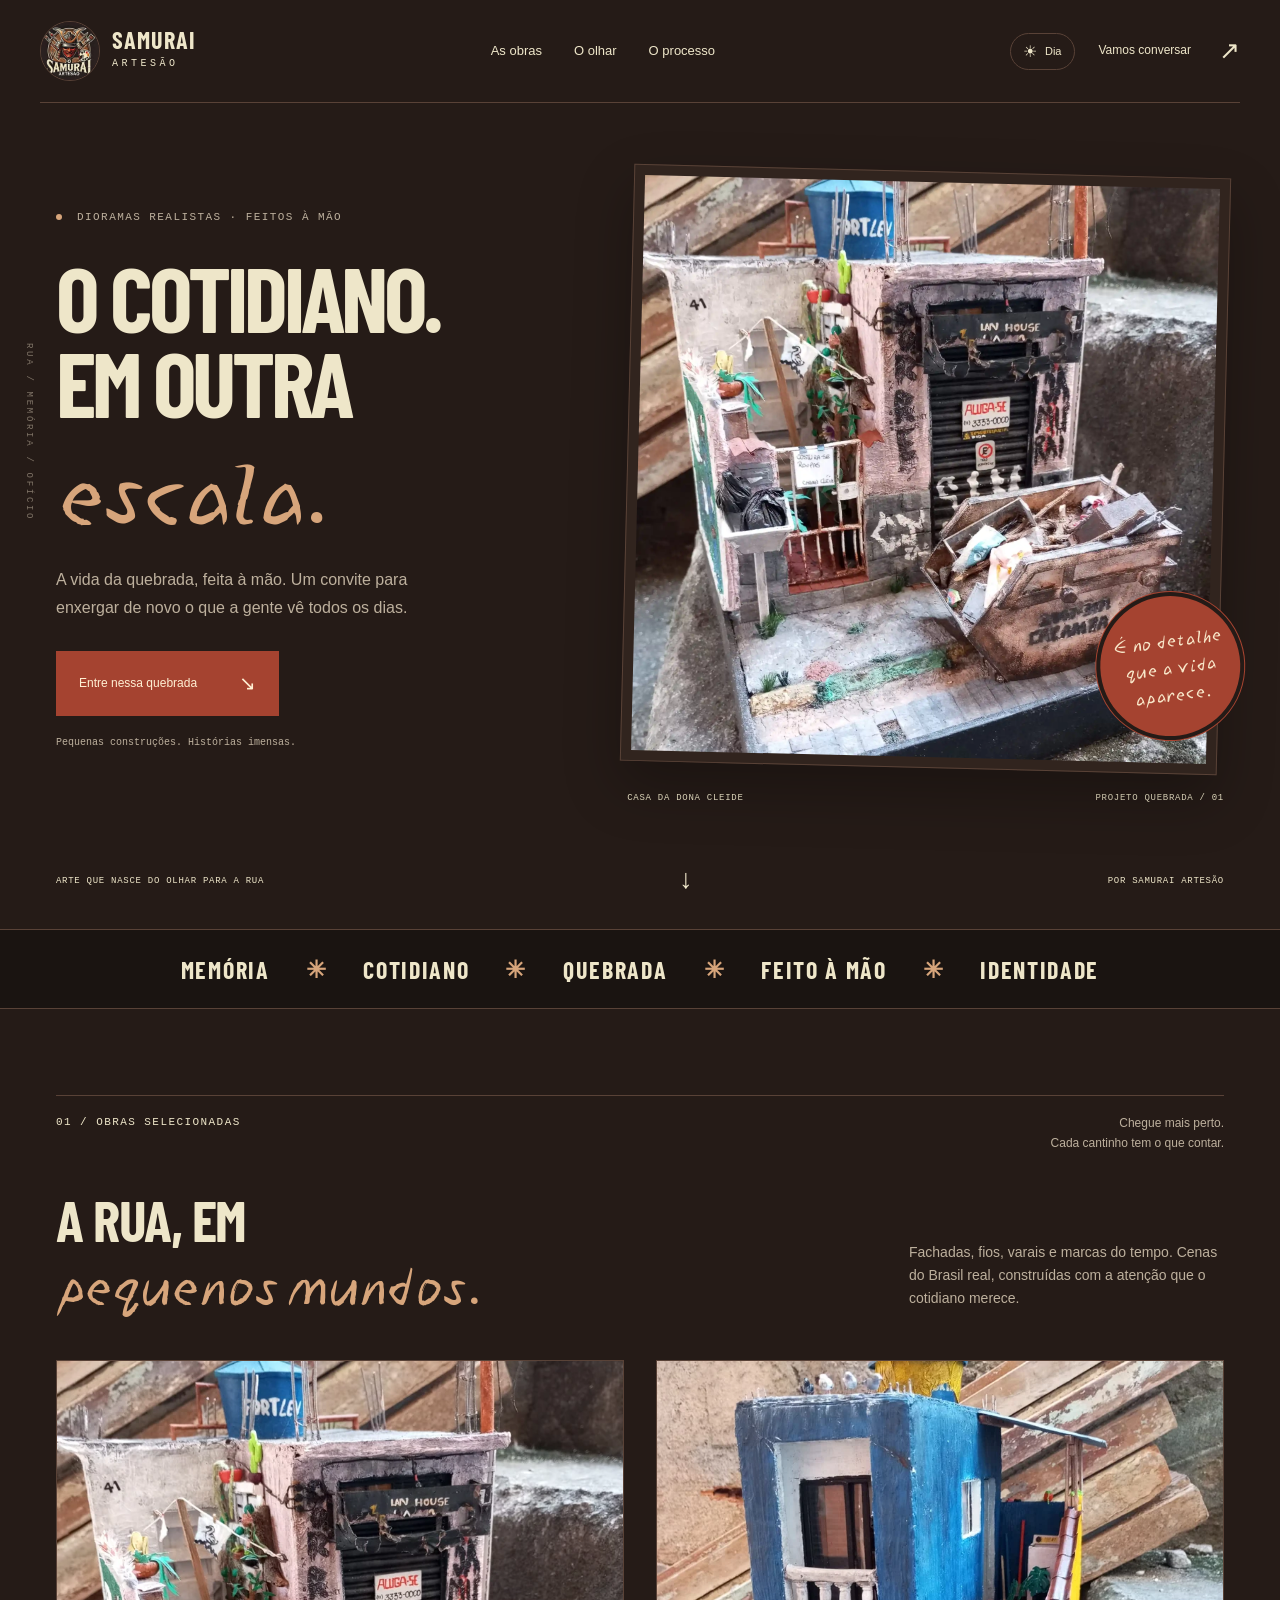
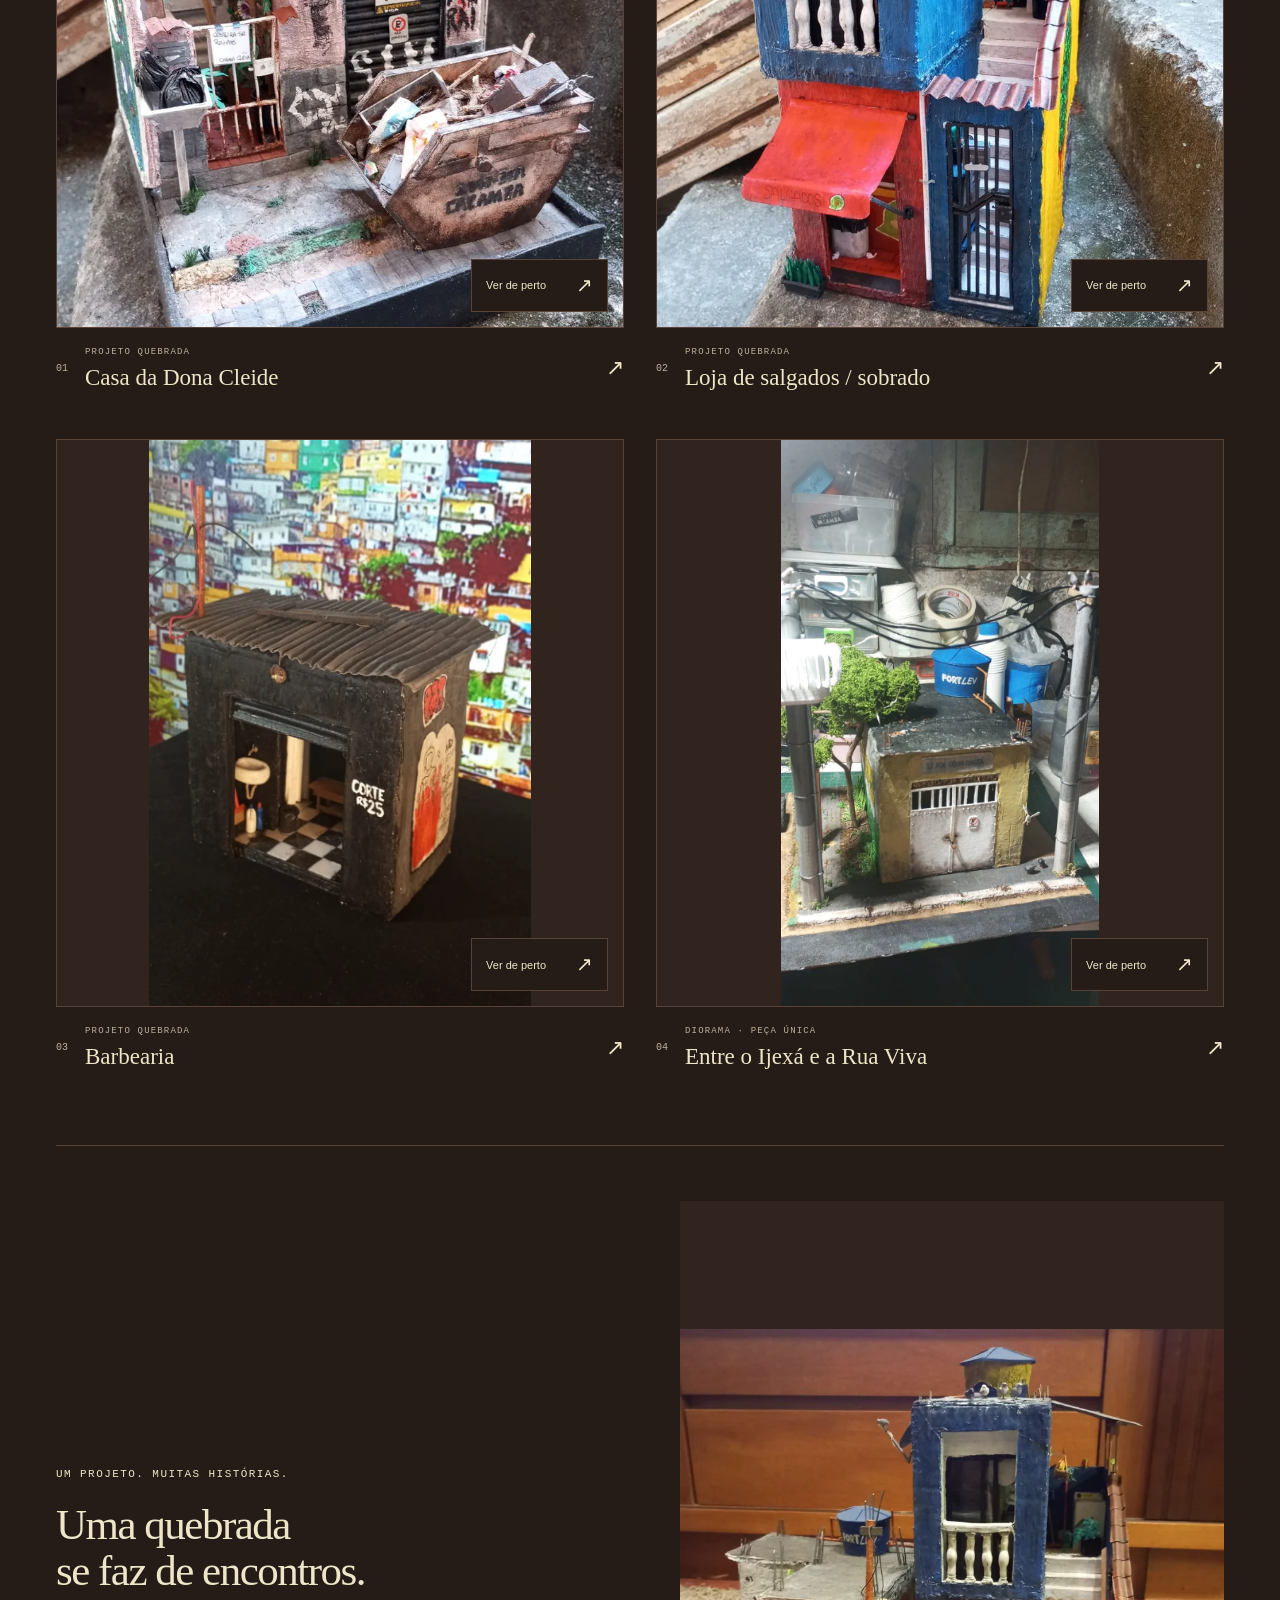
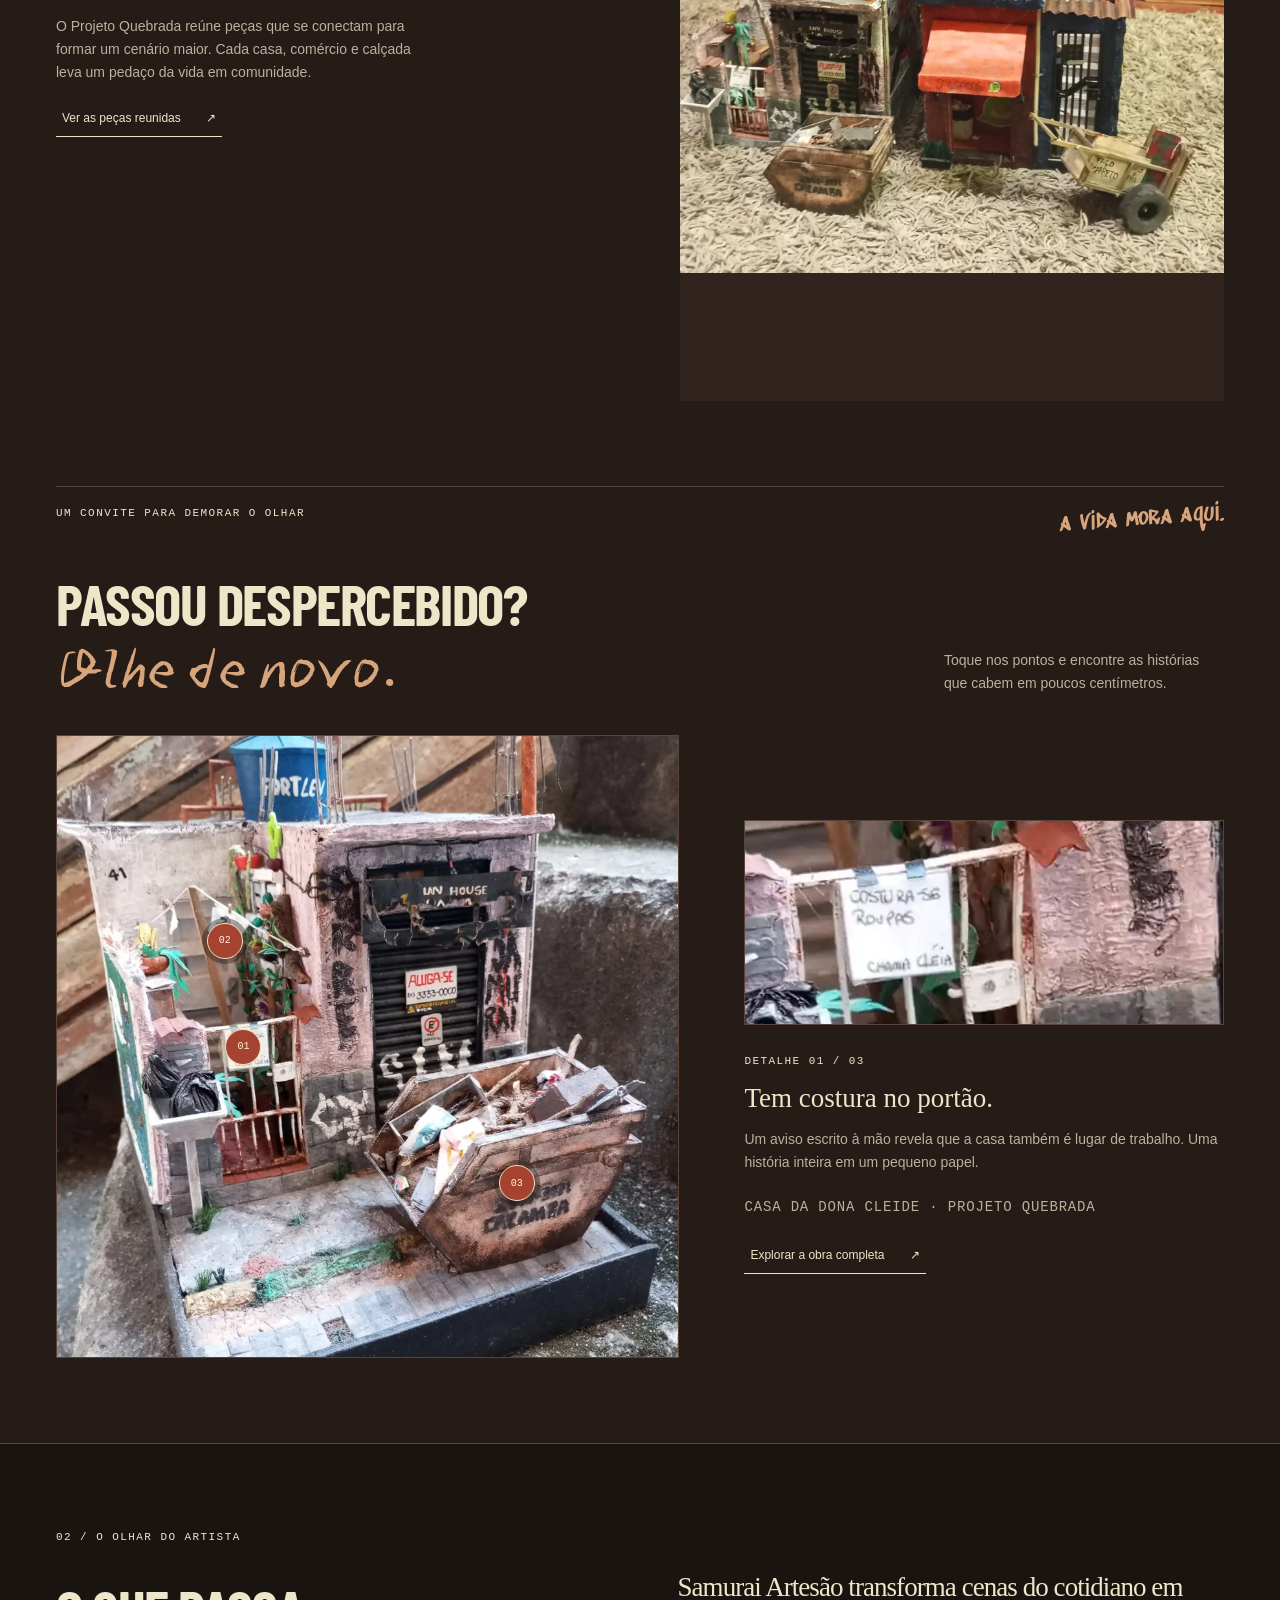
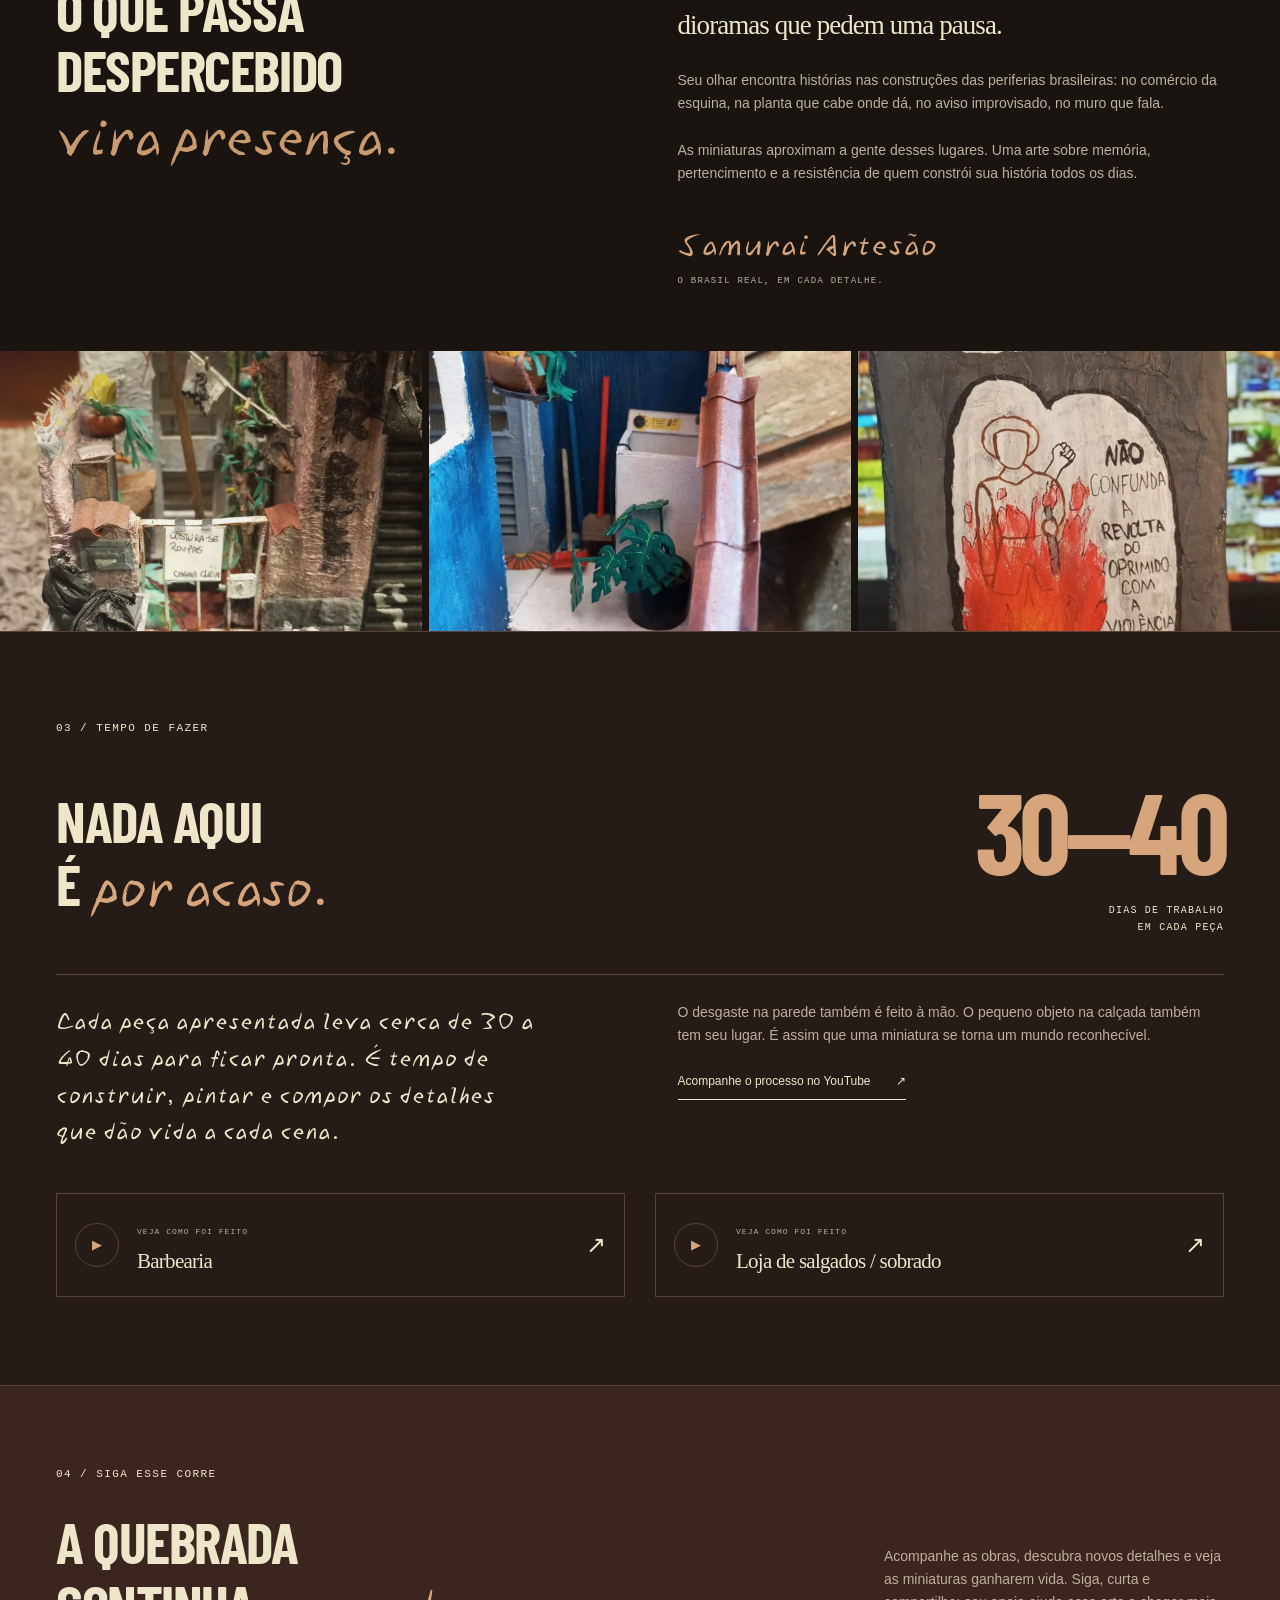
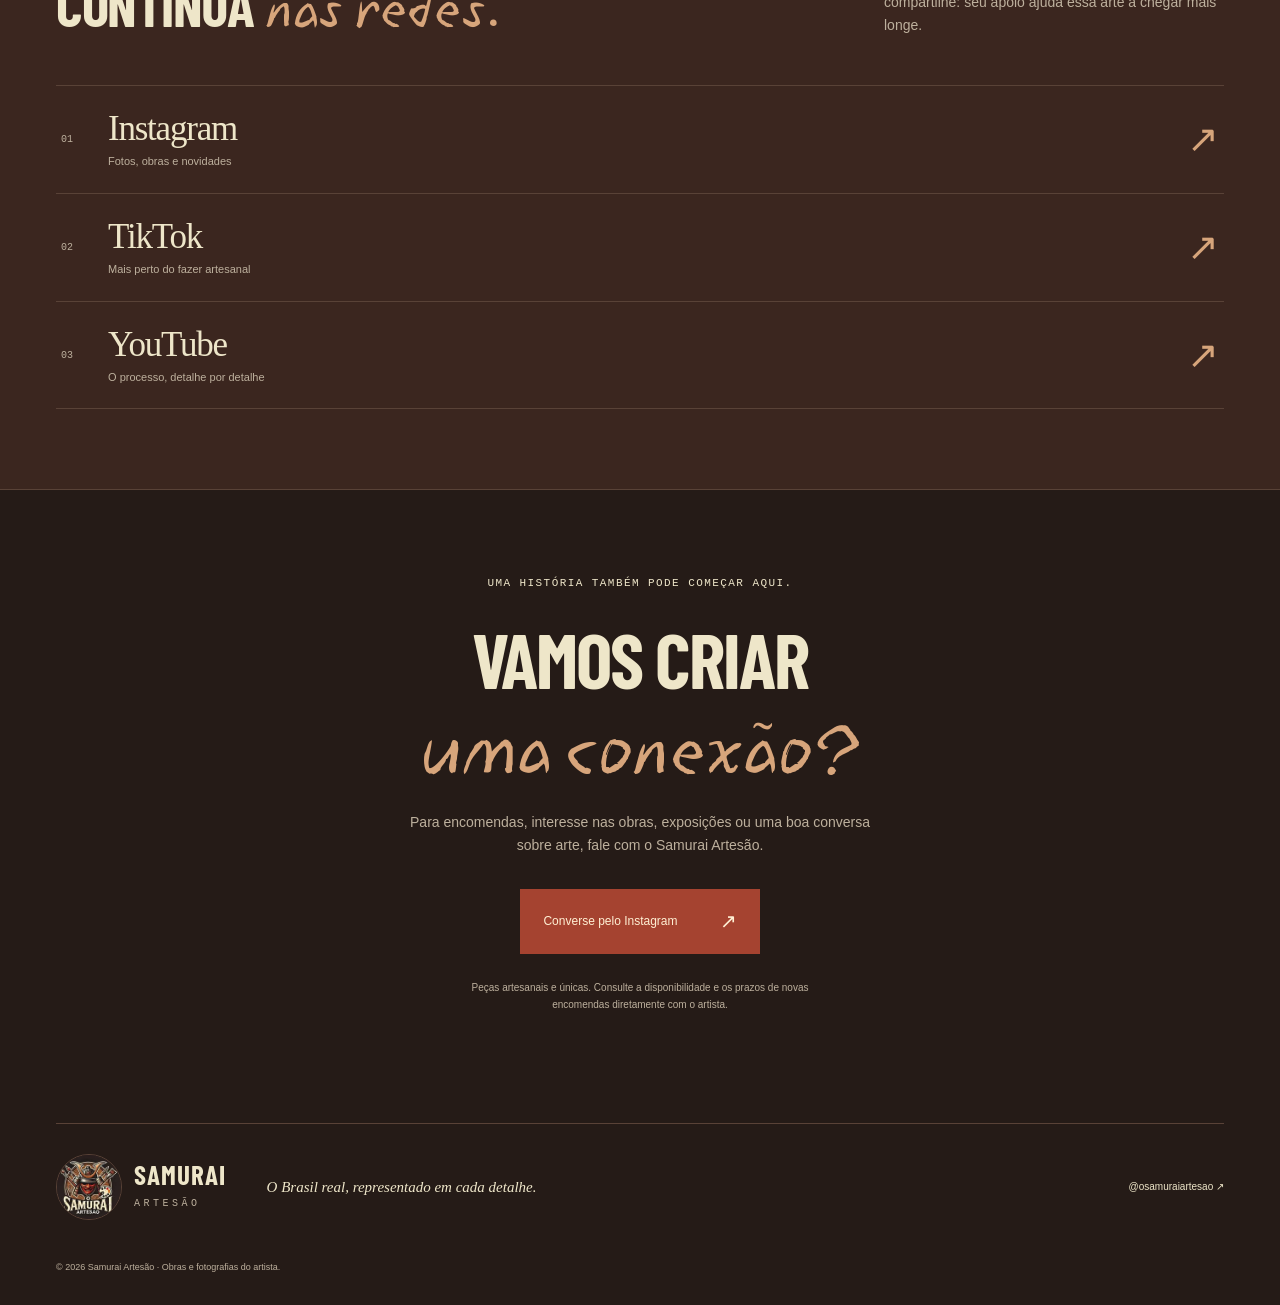
==== index.html @ 5ccc8b76 "Add files via upload" ====
<!doctype html>
<html lang="pt-BR" data-theme="night"><head><meta charset="utf-8"><meta name="viewport" content="width=device-width,initial-scale=1"><meta name="theme-color" content="#251b17"><script>try{document.documentElement.dataset.theme=localStorage.getItem("samurai-theme")==="day"?"day":"night"}catch(e){document.documentElement.dataset.theme="night"}</script><title>Samurai Artesão — O cotidiano em outra escala</title><meta name="description" content="Dioramas artesanais que revelam a vida, a memória e a cultura das periferias brasileiras. Conheça as obras e o processo do Samurai Artesão."><meta property="og:type" content="website"><meta property="og:locale" content="pt_BR"><meta property="og:site_name" content="Samurai Artesão"><meta property="og:title" content="Vem ver a vida em outra escala."><meta property="og:description" content="Dioramas feitos à mão que transformam o cotidiano da quebrada em pequenos mundos. Conheça as obras do Samurai Artesão."><meta property="og:url" content="https://galpaodaevy.github.io/samurai-artesao/"><meta property="og:image" content="https://galpaodaevy.github.io/samurai-artesao/assets/compartilhar-samurai.jpg"><meta property="og:image:secure_url" content="https://galpaodaevy.github.io/samurai-artesao/assets/compartilhar-samurai.jpg"><meta property="og:image:type" content="image/jpeg"><meta property="og:image:width" content="1200"><meta property="og:image:height" content="630"><meta property="og:image:alt" content="Logo Samurai Artesão e Casa da Dona Cleide em miniatura, com o convite Chegue mais perto."><meta name="twitter:card" content="summary_large_image"><meta name="twitter:title" content="Vem ver a vida em outra escala."><meta name="twitter:description" content="Um mundo inteiro cabe nos detalhes. Conheça os dioramas do Samurai Artesão."><meta name="twitter:image" content="https://galpaodaevy.github.io/samurai-artesao/assets/compartilhar-samurai.jpg"><meta name="twitter:image:alt" content="Logo Samurai Artesão e a obra Casa da Dona Cleide"><link rel="canonical" href="https://galpaodaevy.github.io/samurai-artesao/"><link rel="icon" href="assets/favicon-32.png" type="image/png"><link rel="apple-touch-icon" href="assets/apple-touch-icon.png"><link rel="stylesheet" href="assets/fonts/fonts.css"><link rel="stylesheet" href="styles.css"><script src="app.js" defer></script></head><body>
<a class="skip-link" href="#conteudo">Pular para o conteúdo</a>
<header class="site-header"><a class="brand" href="#inicio" aria-label="Samurai Artesão — início"><img src="assets/logo-instagram.jpg" width="60" height="60" alt="Logo original Samurai Artesão"><span class="brand-type">SAMURAI<small>ARTESÃO</small></span></a><nav aria-label="Navegação principal"><a href="#obras">As obras</a><a href="#olhar">O olhar</a><a href="#processo">O processo</a></nav><button class="theme-toggle" type="button" aria-label="Ativar modo dia" aria-pressed="false"><span class="theme-icon" aria-hidden="true">☀</span><span class="theme-label">Dia</span></button><a class="header-contact" href="#contato">Vamos conversar <span>↗</span></a></header>
<main id="conteudo"><section class="hero wrap" id="inicio"><div class="hero-copy"><p class="eyebrow"><span class="dot"></span> DIORAMAS REALISTAS · FEITOS À MÃO</p><h1>O cotidiano.<br>Em outra<br><em>escala.</em></h1><p class="hero-intro">A vida da quebrada, feita à mão. Um convite para enxergar de novo o que a gente vê todos os dias.</p><a class="button button-dark" href="#obras">Entre nessa quebrada <span>↘</span></a><p class="hero-foot">Pequenas construções. Histórias imensas.</p></div><figure class="hero-art"><div class="photo-frame"><img src="assets/casa-da-dona-cleide-003.webp" width="1920" height="1920" alt="Casa da Dona Cleide em miniatura, com portão, plantas, placa de costura e caçamba de entulho" fetchpriority="high"><span class="art-label">É no detalhe<br>que a vida aparece.</span></div><figcaption><span>CASA DA DONA CLEIDE</span><span>PROJETO QUEBRADA / 01</span></figcaption></figure><div class="hero-bottom"><span>ARTE QUE NASCE DO OLHAR PARA A RUA</span><a href="#obras" aria-label="Descer para as obras">↓</a><span>POR SAMURAI ARTESÃO</span></div></section>
<div class="ticker" aria-hidden="true"><span>MEMÓRIA</span><i>✳</i><span>COTIDIANO</span><i>✳</i><span>QUEBRADA</span><i>✳</i><span>FEITO À MÃO</span><i>✳</i><span>IDENTIDADE</span></div>
<section class="works-section wrap" id="obras"><div class="section-top"><p class="eyebrow">01 / OBRAS SELECIONADAS</p><p>Chegue mais perto.<br>Cada cantinho tem o que contar.</p></div><div class="section-heading"><h2>A rua, em<br><em>pequenos mundos.</em></h2><p>Fachadas, fios, varais e marcas do tempo. Cenas do Brasil real, construídas com a atenção que o cotidiano merece.</p></div><div class="works-grid"><article class="work"><button class="work-image" data-work="dona-cleide" aria-label="Explorar Casa da Dona Cleide"><img src="assets/casa-da-dona-cleide-003-800.webp" width="800" height="800" alt="Diorama Casa da Dona Cleide, feito à mão pelo Samurai Artesão" loading="lazy"><span class="image-action">Ver de perto <b>↗</b></span></button><div class="work-caption"><span class="number">01</span><div><p class="eyebrow">Projeto Quebrada</p><h3><button data-work="dona-cleide">Casa da Dona Cleide</button></h3></div><span class="small-arrow" aria-hidden="true">↗</span></div></article><article class="work"><button class="work-image" data-work="sobrado" aria-label="Explorar Loja de salgados / sobrado"><img src="assets/sobrado-com-salgados-004-800.webp" width="800" height="800" alt="Diorama Loja de salgados / sobrado, feito à mão pelo Samurai Artesão" loading="lazy"><span class="image-action">Ver de perto <b>↗</b></span></button><div class="work-caption"><span class="number">02</span><div><p class="eyebrow">Projeto Quebrada</p><h3><button data-work="sobrado">Loja de salgados / sobrado</button></h3></div><span class="small-arrow" aria-hidden="true">↗</span></div></article><article class="work"><button class="work-image" data-work="barbearia" aria-label="Explorar Barbearia"><img src="assets/barbearia-034-800.webp" width="800" height="1300" alt="Diorama Barbearia, feito à mão pelo Samurai Artesão" loading="lazy"><span class="image-action">Ver de perto <b>↗</b></span></button><div class="work-caption"><span class="number">03</span><div><p class="eyebrow">Projeto Quebrada</p><h3><button data-work="barbearia">Barbearia</button></h3></div><span class="small-arrow" aria-hidden="true">↗</span></div></article><article class="work"><button class="work-image" data-work="ijexa" aria-label="Explorar Entre o Ijexá e a Rua Viva"><img src="assets/entre-o-ijexa-e-a-rua-viva-046-800.webp" width="800" height="1300" alt="Diorama Entre o Ijexá e a Rua Viva, feito à mão pelo Samurai Artesão" loading="lazy"><span class="image-action">Ver de perto <b>↗</b></span></button><div class="work-caption"><span class="number">04</span><div><p class="eyebrow">Diorama · peça única</p><h3><button data-work="ijexa">Entre o Ijexá e a Rua Viva</button></h3></div><span class="small-arrow" aria-hidden="true">↗</span></div></article></div><div class="collection"><div><p class="eyebrow">UM PROJETO. MUITAS HISTÓRIAS.</p><h3>Uma quebrada<br>se faz de encontros.</h3><p>O Projeto Quebrada reúne peças que se conectam para formar um cenário maior. Cada casa, comércio e calçada leva um pedaço da vida em comunidade.</p><button class="text-link" data-collection>Ver as peças reunidas <span>↗</span></button></div><button class="collection-photo" data-collection aria-label="Ampliar as peças do Projeto Quebrada reunidas"><img src="assets/projeto-quebrada-conjunto-030-800.webp" alt="Casa da Dona Cleide e sobrado com loja de salgados reunidos no Projeto Quebrada" loading="lazy" width="800" height="800"></button></div></section>
<section class="look-section wrap" id="olhe-de-novo"><div class="section-top"><p class="eyebrow">UM CONVITE PARA DEMORAR O OLHAR</p><span class="street-note">a vida mora aqui.</span></div><div class="look-heading"><h2>Passou despercebido?<br><em>Olhe de novo.</em></h2><p>Toque nos pontos e encontre as histórias que cabem em poucos centímetros.</p></div><div class="look-layout"><div class="look-photo"><img src="assets/casa-da-dona-cleide-003.webp" width="1920" height="1920" alt="Casa da Dona Cleide com três pontos para explorar os detalhes da obra" loading="lazy"><button class="hotspot" style="--x:30%;--y:50%" data-detail="0" aria-label="Explorar o aviso de costura" aria-pressed="true">01</button><button class="hotspot" style="--x:27%;--y:33%" data-detail="1" aria-label="Explorar as plantas improvisadas" aria-pressed="false">02</button><button class="hotspot" style="--x:74%;--y:72%" data-detail="2" aria-label="Explorar a caçamba de entulho" aria-pressed="false">03</button></div><div class="look-story"><div class="detail-zoom" id="detail-zoom" role="img" aria-label="Ampliação do aviso de costura no portão"></div><div aria-live="polite" aria-atomic="true"><p id="detail-number" class="eyebrow">DETALHE 01 / 03</p><h3 id="detail-title">Tem costura no portão.</h3><p id="detail-text">Um aviso escrito à mão revela que a casa também é lugar de trabalho. Uma história inteira em um pequeno papel.</p></div><p class="detail-credit">CASA DA DONA CLEIDE · PROJETO QUEBRADA</p><button class="text-link" data-work="dona-cleide">Explorar a obra completa <span>↗</span></button></div></div></section><section class="artist-section" id="olhar"><div class="wrap artist-layout"><div><p class="eyebrow">02 / O OLHAR DO ARTISTA</p><h2>O que passa<br>despercebido<br><em>vira presença.</em></h2></div><div class="artist-text"><p class="large-copy">Samurai Artesão transforma cenas do cotidiano em dioramas que pedem uma pausa.</p><p>Seu olhar encontra histórias nas construções das periferias brasileiras: no comércio da esquina, na planta que cabe onde dá, no aviso improvisado, no muro que fala.</p><p>As miniaturas aproximam a gente desses lugares. Uma arte sobre memória, pertencimento e a resistência de quem constrói sua história todos os dias.</p><span class="artist-signature">Samurai Artesão<span>O BRASIL REAL, EM CADA DETALHE.</span></span></div></div><div class="detail-strip"><img src="assets/casa-da-dona-cleide-028-800.webp" alt="Detalhe do portão e das plantas da Casa da Dona Cleide" loading="lazy"><img src="assets/sobrado-com-salgados-021-800.webp" alt="Varal, tanque e plantas na área de serviço do sobrado em miniatura" loading="lazy"><img src="assets/barbearia-036-800.webp" alt="Mensagem de resistência pintada na lateral da Barbearia" loading="lazy"></div></section>
<section class="process-section wrap" id="processo"><p class="eyebrow">03 / TEMPO DE FAZER</p><div class="process-top"><h2>Nada aqui<br>é <em>por acaso.</em></h2><div class="days"><strong>30—40</strong><span>DIAS DE TRABALHO<br>EM CADA PEÇA</span></div></div><div class="process-body"><p>Cada peça apresentada leva cerca de 30 a 40 dias para ficar pronta. É tempo de construir, pintar e compor os detalhes que dão vida a cada cena.</p><div><p>O desgaste na parede também é feito à mão. O pequeno objeto na calçada também tem seu lugar. É assim que uma miniatura se torna um mundo reconhecível.</p><a class="text-link" href="https://www.youtube.com/@Osamuraiartesao" target="_blank" rel="noopener noreferrer">Acompanhe o processo no YouTube <span>↗</span></a></div></div><div class="video-links"><a href="https://www.youtube.com/watch?v=E7-hfAm5uGc" target="_blank" rel="noopener noreferrer"><span class="play">▶</span><div><span class="eyebrow">VEJA COMO FOI FEITO</span><h3>Barbearia</h3></div><span>↗</span></a><a href="https://www.youtube.com/watch?v=WZu2B2z607Q" target="_blank" rel="noopener noreferrer"><span class="play">▶</span><div><span class="eyebrow">VEJA COMO FOI FEITO</span><h3>Loja de salgados / sobrado</h3></div><span>↗</span></a></div></section>
<section class="social-section"><div class="wrap"><p class="eyebrow">04 / SIGA ESSE CORRE</p><div class="social-title"><h2>A quebrada<br>continua <em>nas redes.</em></h2><p>Acompanhe as obras, descubra novos detalhes e veja as miniaturas ganharem vida. Siga, curta e compartilhe: seu apoio ajuda essa arte a chegar mais longe.</p></div><div class="social-links"><a href="https://www.instagram.com/osamuraiartesao/" target="_blank" rel="noopener noreferrer" aria-label="Seguir no Instagram"><span class="number">01</span><div><h3>Instagram</h3><p>Fotos, obras e novidades</p></div><span class="social-arrow">↗</span></a><a href="https://www.tiktok.com/@osamuraiartesao" target="_blank" rel="noopener noreferrer" aria-label="Acompanhar no TikTok"><span class="number">02</span><div><h3>TikTok</h3><p>Mais perto do fazer artesanal</p></div><span class="social-arrow">↗</span></a><a href="https://www.youtube.com/@Osamuraiartesao" target="_blank" rel="noopener noreferrer" aria-label="Inscrever-se no canal"><span class="number">03</span><div><h3>YouTube</h3><p>O processo, detalhe por detalhe</p></div><span class="social-arrow">↗</span></a></div></div></section>
<section class="contact-section wrap" id="contato"><p class="eyebrow">UMA HISTÓRIA TAMBÉM PODE COMEÇAR AQUI.</p><h2>Vamos criar<br><em>uma conexão?</em></h2><p>Para encomendas, interesse nas obras, exposições ou uma boa conversa sobre arte, fale com o Samurai Artesão.</p><a class="button button-dark" href="https://www.instagram.com/osamuraiartesao/" target="_blank" rel="noopener noreferrer">Converse pelo Instagram <span>↗</span></a><p class="contact-note">Peças artesanais e únicas. Consulte a disponibilidade e os prazos de novas encomendas diretamente com o artista.</p></section></main>
<footer class="site-footer wrap"><a class="brand" href="#inicio" aria-label="Samurai Artesão — início"><img src="assets/logo-instagram.jpg" width="60" height="60" alt="Logo Samurai Artesão"><span class="brand-type">SAMURAI<small>ARTESÃO</small></span></a><p>O Brasil real, representado em cada detalhe.</p><a href="https://www.instagram.com/osamuraiartesao/" target="_blank" rel="noopener noreferrer">@osamuraiartesao ↗</a><small>© 2026 Samurai Artesão · Obras e fotografias do artista.</small></footer>
<dialog id="gallery" aria-labelledby="gallery-title"><button class="gallery-close" aria-label="Fechar galeria">✕</button><div class="gallery-layout"><div class="gallery-visual"><img id="gallery-image" src="assets/casa-da-dona-cleide-003.webp" alt=""><div class="gallery-controls"><button id="gallery-prev" aria-label="Foto anterior">←</button><span id="gallery-counter" aria-live="polite"></span><button id="gallery-next" aria-label="Próxima foto">→</button></div><div id="gallery-thumbs" aria-label="Fotos da obra"></div></div><div class="gallery-info"><p id="gallery-series" class="eyebrow"></p><h2 id="gallery-title"></h2><p id="gallery-text"></p><h3>Repare nos detalhes</h3><ul id="gallery-details"></ul><blockquote id="gallery-quote" hidden></blockquote><a id="gallery-video" class="text-link" target="_blank" rel="noopener noreferrer" hidden>Veja como foi feito ↗</a><a id="gallery-post" class="text-link" target="_blank" rel="noopener noreferrer" hidden>Ver no Instagram ↗</a><a class="gallery-contact" href="https://www.instagram.com/osamuraiartesao/" target="_blank" rel="noopener noreferrer">Converse com o artista ↗</a></div></div></dialog><script id="works-data" type="application/json">[{"id":"dona-cleide","title":"Casa da Dona Cleide","series":"Projeto Quebrada","cover":3,"images":[3,27,28,29,41,43],"tag":"Moradia & memória","text":"A fachada marcada pelo tempo, as plantas improvisadas, o varal e a caçamba na calçada. A Casa da Dona Cleide guarda histórias de quem constrói a vida todos os dias. Cada pequeno detalhe faz parte desse retrato da periferia brasileira.","details":["O aviso de costura no portão","A antiga placa de lan house","As plantas e as marcas do tempo"],"photos":[{"id":3,"src":"assets/casa-da-dona-cleide-003.webp","thumb":"assets/casa-da-dona-cleide-003-800.webp"},{"id":27,"src":"assets/casa-da-dona-cleide-027.webp","thumb":"assets/casa-da-dona-cleide-027-800.webp"},{"id":28,"src":"assets/casa-da-dona-cleide-028.webp","thumb":"assets/casa-da-dona-cleide-028-800.webp"},{"id":29,"src":"assets/casa-da-dona-cleide-029.webp","thumb":"assets/casa-da-dona-cleide-029-800.webp"},{"id":41,"src":"assets/casa-da-dona-cleide-041.webp","thumb":"assets/casa-da-dona-cleide-041-800.webp"},{"id":43,"src":"assets/casa-da-dona-cleide-043.webp","thumb":"assets/casa-da-dona-cleide-043-800.webp"}]},{"id":"sobrado","title":"Loja de salgados / sobrado","series":"Projeto Quebrada","cover":4,"images":[4,12,14,15,17,21],"tag":"O comércio da esquina","text":"O comércio no térreo, a casa no andar de cima, a roupa no varal e os pombos na laje. Uma cena que a gente reconhece antes mesmo de saber de onde ela vem. Esta peça integra o Projeto Quebrada: construções que, juntas, formam uma cidade em miniatura.","details":["O toldo vermelho da loja","O cotidiano da área de serviço","As diferentes fachadas do sobrado"],"video":"https://www.youtube.com/watch?v=WZu2B2z607Q","photos":[{"id":4,"src":"assets/sobrado-com-salgados-004.webp","thumb":"assets/sobrado-com-salgados-004-800.webp"},{"id":12,"src":"assets/sobrado-com-salgados-012.webp","thumb":"assets/sobrado-com-salgados-012-800.webp"},{"id":14,"src":"assets/sobrado-com-salgados-014.webp","thumb":"assets/sobrado-com-salgados-014-800.webp"},{"id":15,"src":"assets/sobrado-com-salgados-015.webp","thumb":"assets/sobrado-com-salgados-015-800.webp"},{"id":17,"src":"assets/sobrado-com-salgados-017.webp","thumb":"assets/sobrado-com-salgados-017-800.webp"},{"id":21,"src":"assets/sobrado-com-salgados-021.webp","thumb":"assets/sobrado-com-salgados-021-800.webp"}]},{"id":"barbearia","title":"Barbearia","series":"Projeto Quebrada","cover":34,"images":[34,36,38],"tag":"Encontro & identidade","text":"Mais que um lugar para cortar o cabelo: ponto de encontro, resenha e identidade. Do telhado de fibrocimento ao piso xadrez, dos objetos do interior às mensagens nas paredes, a Barbearia retrata um espaço de convivência e expressão da quebrada.","details":["O piso xadrez e a cadeira de barbeiro","A iluminação do interior","As mensagens pintadas nas paredes"],"video":"https://www.youtube.com/watch?v=E7-hfAm5uGc","quote":"Não confunda a revolta do oprimido com a violência do opressor.","photos":[{"id":34,"src":"assets/barbearia-034.webp","thumb":"assets/barbearia-034-800.webp"},{"id":36,"src":"assets/barbearia-036.webp","thumb":"assets/barbearia-036-800.webp"},{"id":38,"src":"assets/barbearia-038.webp","thumb":"assets/barbearia-038-800.webp"}]},{"id":"ijexa","title":"Entre o Ijexá e a Rua Viva","series":"Diorama · peça única","cover":46,"images":[46,48,49,51],"tag":"Fé, arte & rua","text":"Um retrato da quebrada onde festa e realidade se encontram. Entre a batida ancestral do ijexá e o concreto gasto da rua, bandeirinhas, lixeira, ratos, pombos e anúncios revelam a resistência cotidiana. Um espaço onde a fé, a arte e a luta dividem o mesmo chão.","details":["A fiação, os postes e os pombos","As marcas e mensagens das paredes","Os pequenos vestígios da vida na rua"],"post":"https://www.instagram.com/osamuraiartesao/p/DN6XnQQjkg6/","photos":[{"id":46,"src":"assets/entre-o-ijexa-e-a-rua-viva-046.webp","thumb":"assets/entre-o-ijexa-e-a-rua-viva-046-800.webp"},{"id":48,"src":"assets/entre-o-ijexa-e-a-rua-viva-048.webp","thumb":"assets/entre-o-ijexa-e-a-rua-viva-048-800.webp"},{"id":49,"src":"assets/entre-o-ijexa-e-a-rua-viva-049.webp","thumb":"assets/entre-o-ijexa-e-a-rua-viva-049-800.webp"},{"id":51,"src":"assets/entre-o-ijexa-e-a-rua-viva-051.webp","thumb":"assets/entre-o-ijexa-e-a-rua-viva-051-800.webp"}]}]</script><script id="collection-data" type="application/json">{"id":"conjunto","title":"Projeto Quebrada","series":"Peças reunidas","text":"Cada peça traz uma história. Reunidas, elas criam um cenário que aproxima casas, comércios e o cotidiano da comunidade.","details":["As construções em diálogo","O comércio e a moradia lado a lado","Os elementos compartilhados da rua"],"photos":[{"id":30,"src":"assets/projeto-quebrada-conjunto-030.webp","thumb":"assets/projeto-quebrada-conjunto-030-800.webp"},{"id":17,"src":"assets/sobrado-com-salgados-017.webp","thumb":"assets/sobrado-com-salgados-017-800.webp"},{"id":7,"src":"assets/detalhes-compartilhados-007.webp","thumb":"assets/detalhes-compartilhados-007-800.webp"}]}</script></body></html>
---- assets/fonts/fonts.css ----
@font-face {
  font-family: 'Barlow Condensed';
  font-style: normal;
  font-weight: 600;
  font-display: swap;
  src: url(font-0.ttf) format('truetype');
}
@font-face {
  font-family: 'Barlow Condensed';
  font-style: normal;
  font-weight: 700;
  font-display: swap;
  src: url(font-1.ttf) format('truetype');
}
@font-face {
  font-family: 'Sedgwick Ave Display';
  font-style: normal;
  font-weight: 400;
  font-display: swap;
  src: url(font-2.ttf) format('truetype');
}
@font-face {
  font-family: 'Yuji Boku';
  font-style: normal;
  font-weight: 400;
  font-display: swap;
  src: url(font-3.ttf) format('truetype');
}
---- styles.css ----
@charset "UTF-8";
:root{--paper:#eee8dc;--ink:#24251f;--muted:#65675a;--gold:#d8b85e;--line:#c9c3b6;--white:#f8f5ed;--display:Impact,'Arial Narrow',Arial,sans-serif;--serif:Georgia,'Times New Roman',serif}*{box-sizing:border-box}html{scroll-behavior:smooth;scroll-padding-top:85px}body{margin:0;background:var(--paper);color:var(--ink);font:16px/1.65 Arial,Helvetica,sans-serif}body.modal-open{overflow:hidden}button,a{-webkit-tap-highlight-color:transparent}button{font:inherit;color:inherit;cursor:pointer}a{color:inherit;text-decoration:none}button{border:0}img{display:block;max-width:100%}h1,h2,h3,p,figure{margin:0}a:focus-visible,button:focus-visible{outline:3px solid #ac7930;outline-offset:5px}button:disabled{opacity:.35;cursor:default}em{font:italic 1em/.98 var(--serif);text-transform:none;font-weight:400;letter-spacing:-.055em}.wrap{width:min(1300px,calc(100% - 112px));margin-inline:auto}.eyebrow{font:11px/1.5 'Courier New',monospace;letter-spacing:.13em;text-transform:uppercase}.skip-link{position:fixed;left:20px;top:-80px;background:var(--gold);padding:12px;z-index:100}.skip-link:focus{top:10px}.site-header{height:103px;display:flex;align-items:center;justify-content:space-between;width:min(1400px,calc(100% - 80px));margin:auto;border-bottom:1px solid var(--line);gap:25px}.wordmark{display:block;font:32px/.85 var(--display);letter-spacing:.015em}.wordmark span{display:block;font:10px/1.7 'Courier New',monospace;letter-spacing:.52em;margin-left:2px}.site-header nav{display:flex;gap:32px;font-size:13px}.site-header nav a:hover,.header-contact:hover{border-bottom:1px solid currentColor}.header-contact{font-size:12px;display:flex;gap:28px;align-items:center}.header-contact span{font-size:25px}.hero{padding-top:68px;display:grid;grid-template-columns:.94fr 1.06fr;gap:42px;align-items:center}.hero-copy{padding-bottom:20px}.dot{display:inline-block;background:#918447;width:6px;height:6px;border-radius:50%;margin-right:7px}.hero h1{font:clamp(60px,6.7vw,102px)/.98 var(--display);letter-spacing:-.035em;text-transform:uppercase;margin:29px 0}.hero h1 em{display:inline-block;color:#806b37;margin-top:3px}.hero-intro{font-size:16px;max-width:360px;color:#505345;line-height:1.8}.button{display:inline-flex;padding:16px 23px;justify-content:space-between;gap:42px;align-items:center;font-size:12px;transition:background .2s,transform .2s}.button-dark{background:var(--ink);color:var(--white)}.button-dark:hover{background:#424333;transform:translateY(-2px)}.button span{font-size:20px}.hero .button{margin-top:28px}.hero-foot{font:10px 'Courier New',monospace;margin-top:21px;color:#707264}.hero-art{min-width:0}.photo-frame{padding:13px;background:#f8f6ef;border:1px solid #d5cdbb;transform:rotate(1.4deg);position:relative;box-shadow:0 15px 28px #34342112}.photo-frame img{aspect-ratio:1;object-fit:contain;background:#ded6c7}.art-label{position:absolute;right:-22px;bottom:37px;background:var(--gold);width:140px;height:140px;display:grid;place-content:center;text-align:center;transform:rotate(-9deg);border-radius:50%;font:italic 20px/1.2 var(--serif);box-shadow:0 5px 20px #0001}.hero-art figcaption{display:flex;justify-content:space-between;gap:12px;font:9px/1.7 'Courier New',monospace;letter-spacing:.08em;margin-top:23px}.hero-bottom{grid-column:1/-1;display:flex;align-items:center;justify-content:space-between;font:9px 'Courier New',monospace;letter-spacing:.08em;margin:18px 0 33px}.hero-bottom a{font-size:27px}.ticker{background:var(--ink);color:var(--paper);display:flex;justify-content:center;align-items:center;gap:36px;padding:24px 20px;overflow:hidden;white-space:nowrap;font:24px var(--display);letter-spacing:.04em}.ticker i{font-style:normal;color:var(--gold);font-size:24px}.works-section{padding-top:86px;padding-bottom:85px}.section-top{display:flex;justify-content:space-between;align-items:start;border-top:1px solid var(--line);padding-top:18px}.section-top>p:last-child{font-size:12px;text-align:right;color:var(--muted)}.section-heading{display:flex;justify-content:space-between;gap:60px;align-items:end;margin:36px 0 45px}h2{font:clamp(40px,4.5vw,66px)/1.04 var(--display);text-transform:uppercase;letter-spacing:-.025em}.section-heading>p{font-size:14px;max-width:315px;color:var(--muted);padding-bottom:5px}.works-grid{display:grid;grid-template-columns:1fr 1fr;gap:48px 32px}.work-image{display:block;width:100%;padding:0;background:#d9d1c3;position:relative;overflow:hidden;text-align:left}.work-image img{width:100%;aspect-ratio:1;object-fit:contain;height:auto;transition:transform .5s}.work-image:hover img{transform:scale(1.035)}.image-action{position:absolute;bottom:15px;right:15px;background:var(--paper);padding:9px 14px;font-size:11px;display:flex;align-items:center;gap:30px;border:1px solid #b7ad97}.image-action b{font-size:20px;font-weight:400}.work-caption{display:flex;align-items:center;gap:17px;padding-top:18px}.number{font:10px 'Courier New',monospace;color:var(--muted)}.work-caption .eyebrow{font-size:9px;color:var(--muted);margin-bottom:4px}.work-caption h3{font:23px/1.2 var(--serif);letter-spacing:-.04em}.work-caption h3 button{background:none;padding:0;font:inherit;text-align:left}.small-arrow{margin-left:auto;font-size:22px}.collection{display:grid;grid-template-columns:1fr 1fr;gap:80px;align-items:center;border-top:1px solid var(--line);margin-top:75px;padding-top:55px}.collection h3{font:43px/1.08 var(--serif);letter-spacing:-.04em;margin:20px 0}.collection p:not(.eyebrow){font-size:14px;max-width:380px;color:var(--muted)}.text-link{display:inline-flex;gap:25px;align-items:center;border-bottom:1px solid currentColor;font-size:12px;padding-bottom:7px;background:none}.collection .text-link{margin-top:24px}.collection-photo{padding:0;background:none}.collection-photo img{width:100%;aspect-ratio:1.25;object-fit:contain;background:#d8d0c2}.artist-section{background:var(--ink);color:var(--paper);padding-top:85px}.artist-layout{display:grid;grid-template-columns:1fr 1fr;gap:75px;padding-bottom:65px}.artist-layout h2{margin-top:34px}.artist-layout h2 em{color:var(--gold)}.artist-text{padding-top:40px}.large-copy{font:27px/1.4 var(--serif);letter-spacing:-.025em}.artist-text>p:not(.large-copy){font-size:14px;color:#bfc0b0;margin-top:24px}.artist-signature{display:block;font:italic 30px var(--serif);margin-top:35px;color:var(--gold)}.artist-signature span{display:block;font:9px 'Courier New',monospace;letter-spacing:.14em;color:#bfc0b0;margin-top:12px}.detail-strip{display:grid;grid-template-columns:1fr 1fr 1fr;gap:7px}.detail-strip img{width:100%;height:280px;object-fit:cover}.detail-strip img:nth-child(3){object-position:center 60%}.process-section{padding-block:88px}.process-top{display:flex;justify-content:space-between;align-items:center;gap:30px;margin-top:35px}.days{display:flex;flex-direction:column;align-items:end}.days strong{font:clamp(65px,9vw,132px)/1 var(--display);letter-spacing:-.05em;color:#84713e}.days span{font:10px/1.7 'Courier New',monospace;letter-spacing:.12em;text-align:right;margin-top:15px}.process-body{display:grid;grid-template-columns:1fr 1fr;gap:75px;border-top:1px solid var(--line);margin-top:38px;padding-top:26px}.process-body>p{font:23px/1.6 var(--serif);max-width:480px}.process-body>div p{font-size:14px;color:var(--muted);margin-bottom:20px}.video-links{display:grid;grid-template-columns:1fr 1fr;gap:30px;margin-top:45px}.video-links>a{display:flex;align-items:center;gap:18px;border:1px solid var(--line);padding:22px 18px;transition:background .2s}.video-links>a:hover{background:#e4ddcd}.video-links>a>span:last-child{margin-left:auto;font-size:24px}.play{height:44px;width:44px;border:1px solid #aaa18d;border-radius:50%;display:grid;place-items:center;font-size:13px}.video-links h3{font:21px var(--serif);margin-top:6px}.video-links .eyebrow{font-size:8px;color:var(--muted)}.social-section{background:#dfbe68;padding-block:80px}.social-title{display:flex;align-items:end;justify-content:space-between;gap:55px;margin:30px 0 48px}.social-title>p{max-width:340px;font-size:14px}.social-links>a{display:flex;align-items:center;gap:35px;border-top:1px solid #a58c4a;padding:22px 5px;transition:padding .2s}.social-links>a:last-child{border-bottom:1px solid #a58c4a}.social-links>a:hover{padding-inline:15px}.social-links h3{font:35px var(--serif);letter-spacing:-.04em}.social-links p{font-size:11px;margin-top:3px}.social-arrow{margin-left:auto;font-size:38px}.contact-section{text-align:center;padding-block:85px}.contact-section h2{font-size:clamp(46px,6vw,82px);margin-top:27px}.contact-section>p:not(.eyebrow){max-width:465px;margin:25px auto;font-size:14px;color:var(--muted)}.contact-section .button{margin-top:7px}.contact-section .contact-note{font-size:10px!important;max-width:390px!important;line-height:1.7}.site-footer{border-top:1px solid var(--line);padding:30px 0;display:flex;align-items:center;gap:35px;flex-wrap:wrap}.site-footer .wordmark{font-size:27px}.site-footer .wordmark span{font-size:8px}.site-footer>p{font:italic 15px var(--serif);margin-right:auto}.site-footer>a:not(.wordmark){font-size:10px}.site-footer small{width:100%;font-size:9px;color:var(--muted);padding-top:5px}dialog{padding:0;border:0;background:var(--paper);color:var(--ink);width:min(1320px,95vw);max-height:92dvh;overflow:auto}dialog::backdrop{background:#15170fee;backdrop-filter:blur(5px)}.gallery-close{position:sticky;top:10px;display:block;margin:12px 12px 0 auto;background:var(--ink);color:var(--paper);width:38px;height:38px;z-index:4;font-size:20px}.gallery-layout{display:grid;grid-template-columns:1.3fr 1fr;gap:38px;padding:0 35px 38px}.gallery-visual>img{width:100%;height:60dvh;object-fit:contain;background:#e2dbcf}.gallery-controls{display:flex;align-items:center;justify-content:space-between;padding-top:12px}.gallery-controls button{background:none;border:1px solid var(--line);height:38px;width:42px}.gallery-controls span{font:11px 'Courier New',monospace}#gallery-thumbs{display:flex;gap:8px;margin-top:12px;overflow:auto;padding:3px}#gallery-thumbs button{background:none;padding:0;border:2px solid transparent;flex:0 0 60px}#gallery-thumbs button[aria-current=true]{border-color:#927a3b}#gallery-thumbs img{width:60px;height:60px;object-fit:cover}.gallery-info{padding-top:20px}.gallery-info h2{font-size:42px;text-transform:none;font-family:var(--serif);letter-spacing:-.055em;margin:17px 0 22px;line-height:1.1}.gallery-info>p:not(.eyebrow){font-size:14px;color:var(--muted)}.gallery-info h3{font:20px var(--serif);margin-top:30px}.gallery-info ul{padding-left:18px;font-size:13px;color:var(--muted)}.gallery-info blockquote{font:italic 22px/1.5 var(--serif);border-left:2px solid #927a3b;padding-left:16px;margin:25px 0}.gallery-info .text-link{margin-top:20px}.gallery-contact{display:block;font-size:12px;border-top:1px solid var(--line);margin-top:30px;padding-top:18px}[hidden]{display:none!important}
@media(min-width:1600px){.hero h1{font-size:112px}.hero{padding-top:80px}.hero-art{max-width:650px}.hero-bottom{margin-top:35px}.work-image img{max-height:640px}}
@media(max-width:1000px){.wrap{width:calc(100% - 64px)}.hero{gap:25px}.hero h1{font-size:70px}.art-label{width:105px;height:105px;font-size:17px;right:-10px}.ticker{gap:24px;font-size:20px}.section-heading{gap:35px}.artist-layout,.collection,.process-body{gap:40px}.detail-strip img{height:220px}.gallery-layout{gap:25px;padding-inline:23px}.gallery-info h2{font-size:35px}}
@media(max-width:700px){html{scroll-padding-top:15px}.wrap{width:calc(100% - 40px)}.site-header{width:calc(100% - 40px);height:82px}.wordmark{font-size:26px}.wordmark span{font-size:8px}.site-header nav{gap:16px;font-size:11px}.site-header nav a:nth-child(2){display:none}.header-contact{font-size:0;gap:0}.header-contact span{font-size:26px}.hero{padding-top:40px;grid-template-columns:1fr;gap:28px}.hero h1{font-size:clamp(68px,14vw,100px);margin-block:23px}.hero-intro{max-width:95%;font-size:15px}.hero-copy{padding:0}.hero .eyebrow{font-size:9px}.hero-foot{display:none}.hero-art{padding:0 8px 0 0}.art-label{right:-8px;bottom:28px;width:105px;height:105px}.hero-art figcaption{font-size:8px}.hero-bottom{margin-top:0;margin-bottom:25px}.hero-bottom>span:last-child{display:none}.hero-bottom>span{font-size:8px}.ticker{padding-block:18px;justify-content:flex-start;gap:23px;font-size:20px}.ticker span:nth-last-child(-n+3),.ticker i:nth-last-child(-n+4){display:none}.works-section{padding-top:55px;padding-bottom:55px}.section-top>p:last-child{font-size:10px}.section-heading{display:block;margin-top:28px}.section-heading>p{margin-top:22px;max-width:100%;font-size:13px}h2{font-size:43px}.works-grid{grid-template-columns:1fr;gap:33px}.work-caption h3{font-size:24px}.collection{grid-template-columns:1fr;gap:26px;margin-top:45px;padding-top:35px}.collection h3{font-size:37px}.collection-photo img{aspect-ratio:1.15}.artist-section{padding-top:55px}.artist-layout{grid-template-columns:1fr;gap:0;padding-bottom:40px}.artist-layout h2{margin-top:25px}.artist-text{padding-top:30px}.large-copy{font-size:25px}.artist-text>p:not(.large-copy){font-size:13px;margin-top:18px}.detail-strip{gap:4px}.detail-strip img{height:160px}.detail-strip img:nth-child(2){display:none}.detail-strip{grid-template-columns:1fr 1fr}.process-section{padding-block:55px}.process-top{align-items:start;gap:10px}.process-top h2{font-size:37px}.days strong{font-size:65px}.days span{font-size:8px;letter-spacing:.05em}.process-body{grid-template-columns:1fr;gap:20px;margin-top:25px;padding-top:22px}.process-body>p{font-size:22px}.process-body>div p{font-size:13px}.video-links{grid-template-columns:1fr;gap:14px;margin-top:30px}.video-links>a{padding:17px 14px}.video-links h3{font-size:20px}.social-section{padding-block:52px}.social-title{display:block;margin-top:25px;margin-bottom:30px}.social-title h2{font-size:43px}.social-title>p{margin-top:25px;font-size:13px}.social-links>a{gap:20px}.social-links h3{font-size:30px}.social-arrow{font-size:32px}.contact-section{padding-block:55px}.contact-section .eyebrow{font-size:8px}.contact-section h2{font-size:54px}.contact-section>p:not(.eyebrow){font-size:13px}.site-footer{gap:20px;padding-block:25px}.site-footer>p{max-width:160px;font-size:13px;line-height:1.4}.site-footer>a:not(.wordmark){width:100%}.gallery-layout{grid-template-columns:1fr;gap:12px;padding:0 16px 25px}.gallery-visual>img{height:45dvh}.gallery-info{padding-top:15px}.gallery-info h2{font-size:34px}.gallery-info h3{margin-top:23px}.gallery-close{width:34px;height:34px}.gallery-info>p:not(.eyebrow){font-size:13px}dialog{width:96vw;max-height:96dvh}.gallery-info ul{font-size:12px}}
@media(prefers-reduced-motion:reduce){html{scroll-behavior:auto}*,*:before,*:after{transition:none!important;animation:none!important}}
@media(max-width:420px){.hero h1{font-size:clamp(45px,13vw,58px)}.site-header{gap:12px}.site-header .wordmark{font-size:23px}.site-header nav{gap:12px;font-size:10px}.hero .eyebrow{font-size:8px;letter-spacing:.05em}.hero-bottom>span{font-size:7px}.hero-art figcaption{font-size:7px;letter-spacing:0}.process-top{display:block}.days{align-items:start;margin-top:28px}.days strong{font-size:82px}.days span{text-align:left}.section-top{gap:15px}.section-top>.eyebrow{font-size:9px}h2,.social-title h2{font-size:38px}.contact-section h2{font-size:47px}.artist-layout h2{font-size:36px}.text-link{gap:14px;font-size:11px}.contact-section .button{padding-inline:16px;gap:20px}.site-footer>p{max-width:145px}}

/* Marca existente: cores extraídas da foto de perfil do artista. */
:root{--paper:#251b17;--ink:#eee6c9;--muted:#bdb09d;--gold:#c89a6d;--line:#594237;--white:#251b17;--accent:#d7a57b;--red:#a54330;--surface:#31241e;--surface-deep:#1a1411;--social:#3b261f;--display:'Barlow Condensed','Arial Narrow',Arial,sans-serif;--serif:'Yuji Boku',Georgia,serif;color-scheme:dark}
:root[data-theme=day]{--paper:#efe7cf;--ink:#30211a;--muted:#6f5b49;--gold:#93603d;--line:#c4b191;--white:#f4ead3;--accent:#87432d;--red:#9b3828;--surface:#e0d1b5;--surface-deep:#e4d8bd;--social:#dfc7a2;color-scheme:light}
body{transition:background-color .25s,color .25s}.site-header{gap:24px}.brand{display:flex;align-items:center;gap:12px;flex-shrink:0}.brand img{width:60px;height:60px;object-fit:contain;border-radius:50%;border:1px solid var(--line)}.brand-type{font:700 24px/.9 var(--display);letter-spacing:.04em}.brand-type small{display:block;font:10px/1.8 'Courier New',monospace;letter-spacing:.35em;margin-top:4px}.theme-toggle{display:flex;align-items:center;gap:8px;background:none;border:1px solid var(--line);padding:8px 12px;border-radius:30px;font:11px Arial,sans-serif;margin-left:auto;white-space:nowrap}.theme-toggle:hover{background:var(--surface)}.theme-icon{font-size:16px}.site-header nav{margin-left:auto}.hero h1{font-weight:700;line-height:.92;font-size:clamp(70px,7.2vw,110px);letter-spacing:-.045em}.hero h1 em{font-family:'Yuji Boku',Georgia,serif;font-style:normal;letter-spacing:-.065em;color:var(--accent);text-transform:none;line-height:1.15;font-size:.97em;margin-top:10px}.hero-intro,.hero-foot,.section-heading>p,.collection p:not(.eyebrow),.section-top>p:last-child,.process-body>div p,.contact-section>p:not(.eyebrow){color:var(--muted)}.hero .button-dark,.contact-section .button-dark{background:var(--red);color:#fff0d4}.button-dark:hover{background:#b95039}.photo-frame{background:var(--surface);border:1px solid var(--line);padding:10px;box-shadow:0 24px 55px #0004}.photo-frame img{background:var(--surface)}.art-label{background:var(--red);color:#f8e7c9;box-shadow:0 0 0 4px var(--paper),0 0 0 5px var(--red);font:18px/1.5 'Yuji Boku',Georgia,serif}.ticker{background:var(--surface-deep);color:var(--ink);border-block:1px solid var(--line);font-weight:700;letter-spacing:.07em}.ticker i{color:var(--accent)}h2{font-weight:700}.works-section em,.artist-layout em,.process-section em,.social-title em,.contact-section em{font-style:normal;line-height:1.25;color:var(--accent);font-size:.91em}.work-image,.collection-photo img{background:var(--surface)}.work-image{border:1px solid var(--line)}.image-action{background:var(--paper);border-color:var(--line)}.work-caption h3,.collection h3,.large-copy,.video-links h3,.social-links h3,.gallery-info h2,.gallery-info h3{font-family:Georgia,'Times New Roman',serif;letter-spacing:-.035em}.artist-section{background:var(--surface-deep);color:var(--ink);border-block:1px solid var(--line)}.artist-text>p:not(.large-copy),.artist-signature span{color:var(--muted)}.artist-signature{color:var(--accent);font-family:'Yuji Boku',Georgia,serif;font-style:normal}.detail-strip{opacity:.94}.days strong{color:var(--accent);font-weight:700}.video-links>a:hover{background:var(--surface)}.play{border-color:var(--line);color:var(--accent)}.social-section{background:var(--social);border-block:1px solid var(--line)}.social-links>a{border-color:var(--line)}.social-links>a:last-child{border-color:var(--line)}.social-title>p,.social-links p{color:var(--muted)}.social-links>a:hover{background:var(--surface)}.social-arrow{color:var(--accent)}.site-footer .brand{margin-right:5px}.site-footer>p{font-family:Georgia,serif}.gallery-visual>img{background:var(--surface)}.gallery-close{background:var(--red);color:#fff0d4}.gallery-info blockquote{font-family:Georgia,serif;border-color:var(--accent)}#gallery-thumbs button[aria-current=true]{border-color:var(--accent)}.skip-link{background:var(--red);color:#fff0d4}.look-section{padding:0 0 85px}.street-note{font:24px/1.2 'Sedgwick Ave Display',cursive;color:var(--accent);transform:rotate(-4deg)}.look-heading{display:flex;gap:65px;align-items:end;justify-content:space-between;margin:40px 0}.look-heading em{color:var(--accent);font-style:normal}.look-heading>p{max-width:280px;font-size:14px;color:var(--muted)}.look-layout{display:grid;grid-template-columns:1.3fr 1fr;gap:65px;align-items:center}.look-photo{position:relative;border:1px solid var(--line)}.look-photo>img{width:100%;height:auto}.hotspot{position:absolute;left:var(--x);top:var(--y);transform:translate(-50%,-50%);height:36px;width:36px;background:var(--red);color:#fff0d4;border:1px solid #f3dfbe;border-radius:50%;font:10px 'Courier New',monospace;box-shadow:0 0 0 5px #21181266;transition:box-shadow .2s}.hotspot:hover,.hotspot[aria-pressed=true]{box-shadow:0 0 0 7px #eadcb755}.detail-zoom{height:205px;background-image:url('assets/casa-da-dona-cleide-003.webp');background-size:330%;background-position:30% 50%;background-repeat:no-repeat;border:1px solid var(--line);margin-bottom:28px}.look-story h3{font:27px/1.3 Georgia,serif;margin:12px 0;color:var(--ink)}.look-story p:not(.eyebrow){font-size:14px;color:var(--muted)}.look-story .detail-credit{font:9px/1.6 'Courier New',monospace;letter-spacing:.06em;margin:22px 0}.look-story .text-link{margin-top:3px}.hero-copy>.eyebrow{color:var(--muted)}.dot{background:var(--accent)}.work-caption h3 button:hover{color:var(--accent)}.hero:before{content:'RUA / MEMÓRIA / OFÍCIO';position:absolute;left:12px;top:240px;writing-mode:vertical-rl;font:9px 'Courier New',monospace;letter-spacing:.3em;color:var(--muted);opacity:.6}.hero{position:relative}.hero:before{left:-32px}.site-header .header-contact{white-space:nowrap}
@media(min-width:1600px){.hero h1{font-size:116px}}
@media(max-width:1000px){.site-header{gap:15px}.site-header nav{gap:22px}.brand img{width:48px;height:48px}.brand-type{font-size:22px}.brand-type small{font-size:8px}.header-contact{font-size:11px;gap:10px}.hero h1{font-size:78px}.look-layout{gap:35px}.look-heading{gap:30px}.look-story h3{font-size:23px}.detail-zoom{height:170px}}
@media(max-width:700px){.site-header{gap:13px}.site-header nav{display:none}.header-contact{font-size:0!important}.header-contact span{font-size:24px}.brand img{width:45px;height:45px}.brand-type{font-size:21px}.brand-type small{font-size:8px}.theme-toggle{font-size:10px;padding:7px 10px}.hero h1{font-size:clamp(65px,15vw,94px);line-height:.96}.hero h1 em{margin-top:6px}.hero:before{display:none}.hero-copy>.eyebrow{font-size:9px}.hero-art{margin-top:5px}.look-section{padding-bottom:55px}.look-heading{display:block;margin:30px 0}.look-heading>p{margin-top:18px;max-width:none;font-size:13px}.look-layout{grid-template-columns:1fr;gap:25px}.look-story{display:grid;grid-template-columns:120px 1fr;column-gap:18px;align-items:start}.detail-zoom{height:160px;margin-bottom:0;grid-row:1/4}.look-story h3{font-size:21px;margin-top:8px}.look-story p:not(.eyebrow){font-size:12px}.look-story .detail-credit{grid-column:1/-1;margin:18px 0 13px;font-size:8px}.look-story .text-link{grid-column:1/-1;justify-self:start}.street-note{font-size:19px}.look-section .section-top .eyebrow{font-size:8px;max-width:155px}.artist-layout h2{font-size:45px}.gallery-info h2{font-size:34px}.site-footer .brand img{width:44px;height:44px}.site-footer>p{margin-right:0;max-width:150px}.work-caption h3{font-size:23px}.hero .art-label{font-size:16px}}
@media(max-width:420px){.site-header{width:calc(100% - 30px);gap:9px}.brand{gap:8px}.brand img{width:41px;height:41px}.brand-type{font-size:19px}.brand-type small{font-size:7px}.theme-toggle{gap:5px;padding:6px 9px}.header-contact{margin-left:2px}.hero h1{font-size:clamp(50px,14.5vw,62px)}.hero-copy>.eyebrow{font-size:8px;letter-spacing:.035em}.artist-layout h2{font-size:37px}.look-heading h2{font-size:38px}.look-story{grid-template-columns:100px 1fr;gap:15px}.detail-zoom{height:155px}.look-story h3{font-size:19px}.look-story .eyebrow{font-size:8px}.art-label{width:92px;height:92px!important;font-size:15px!important}.section-top .street-note{font-size:17px}.site-footer{gap:16px}.site-footer>p{font-size:12px;max-width:132px}}
.photo-frame img{width:100%;height:auto;aspect-ratio:1}

.site-footer .brand img{width:66px;height:66px}.site-footer .brand-type{font-size:27px}@media(max-width:420px){.site-footer .brand img{width:50px;height:50px}.site-footer .brand-type{font-size:22px}}
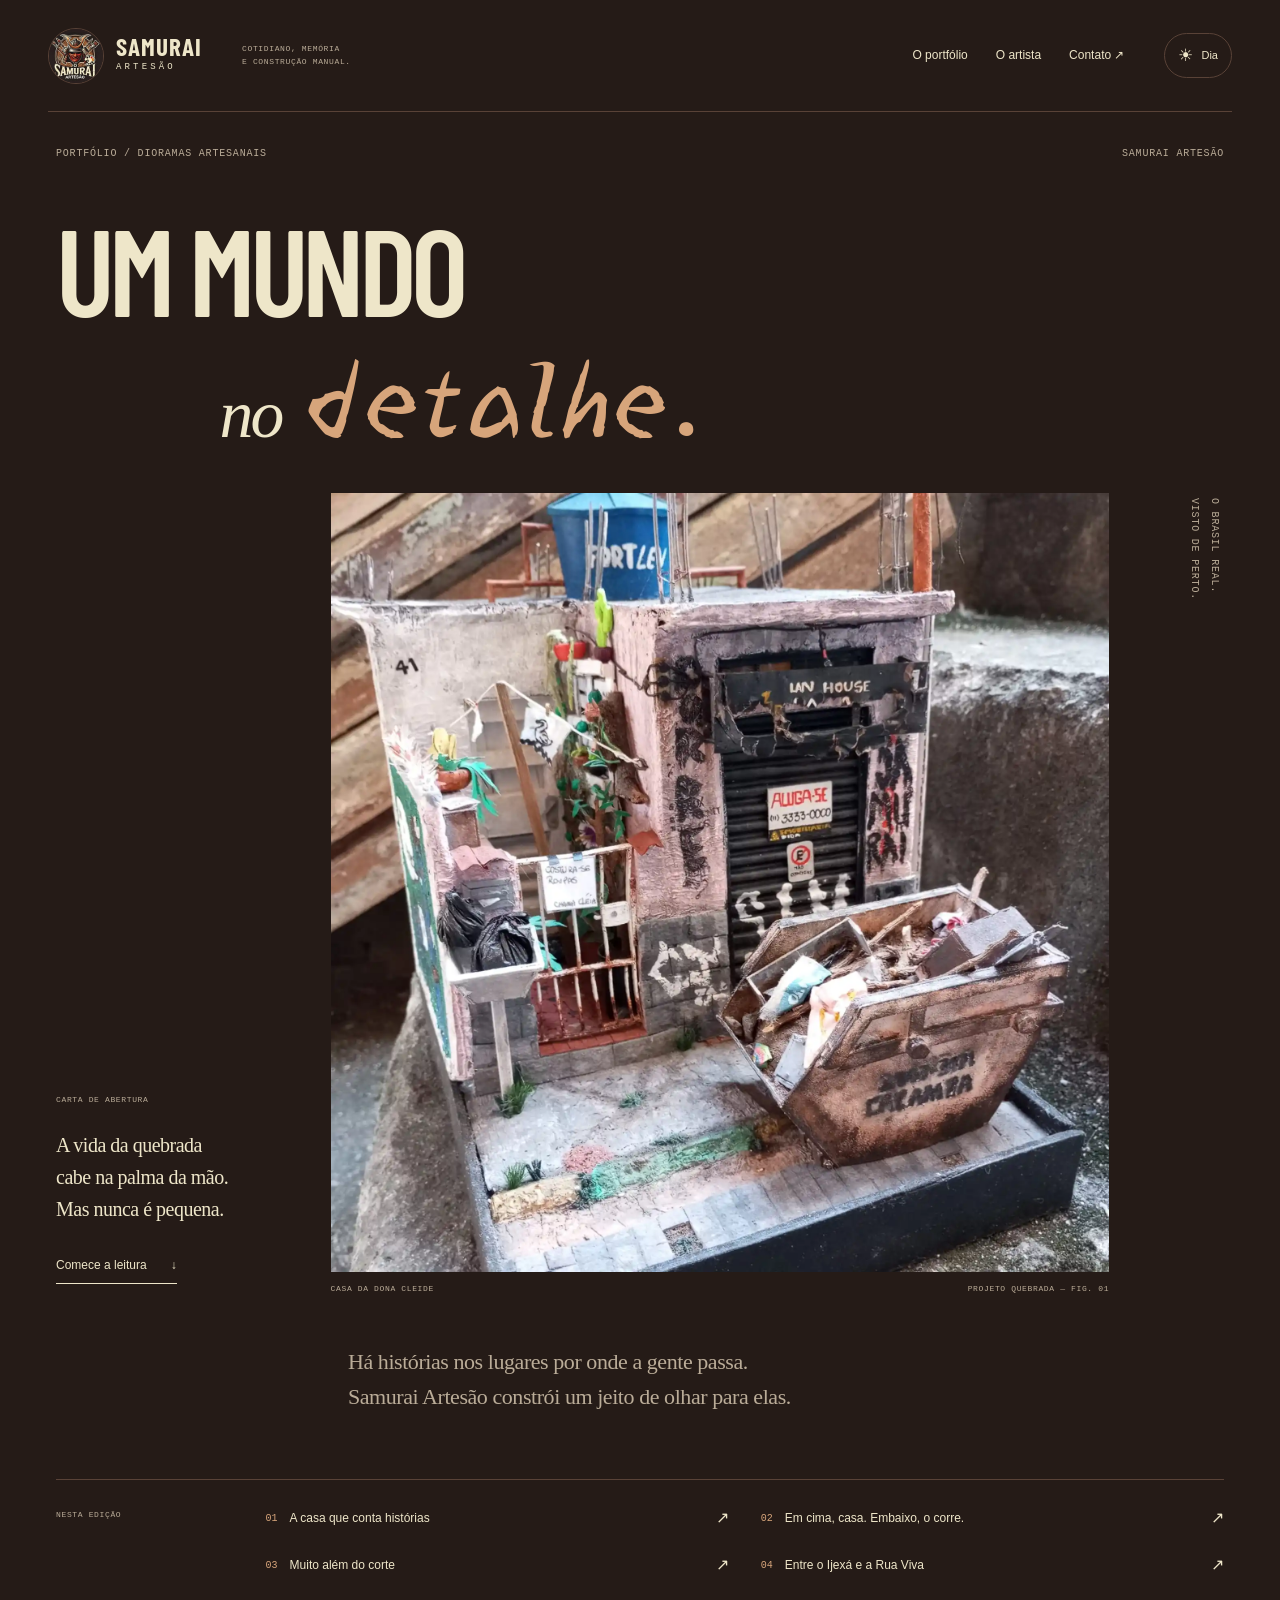
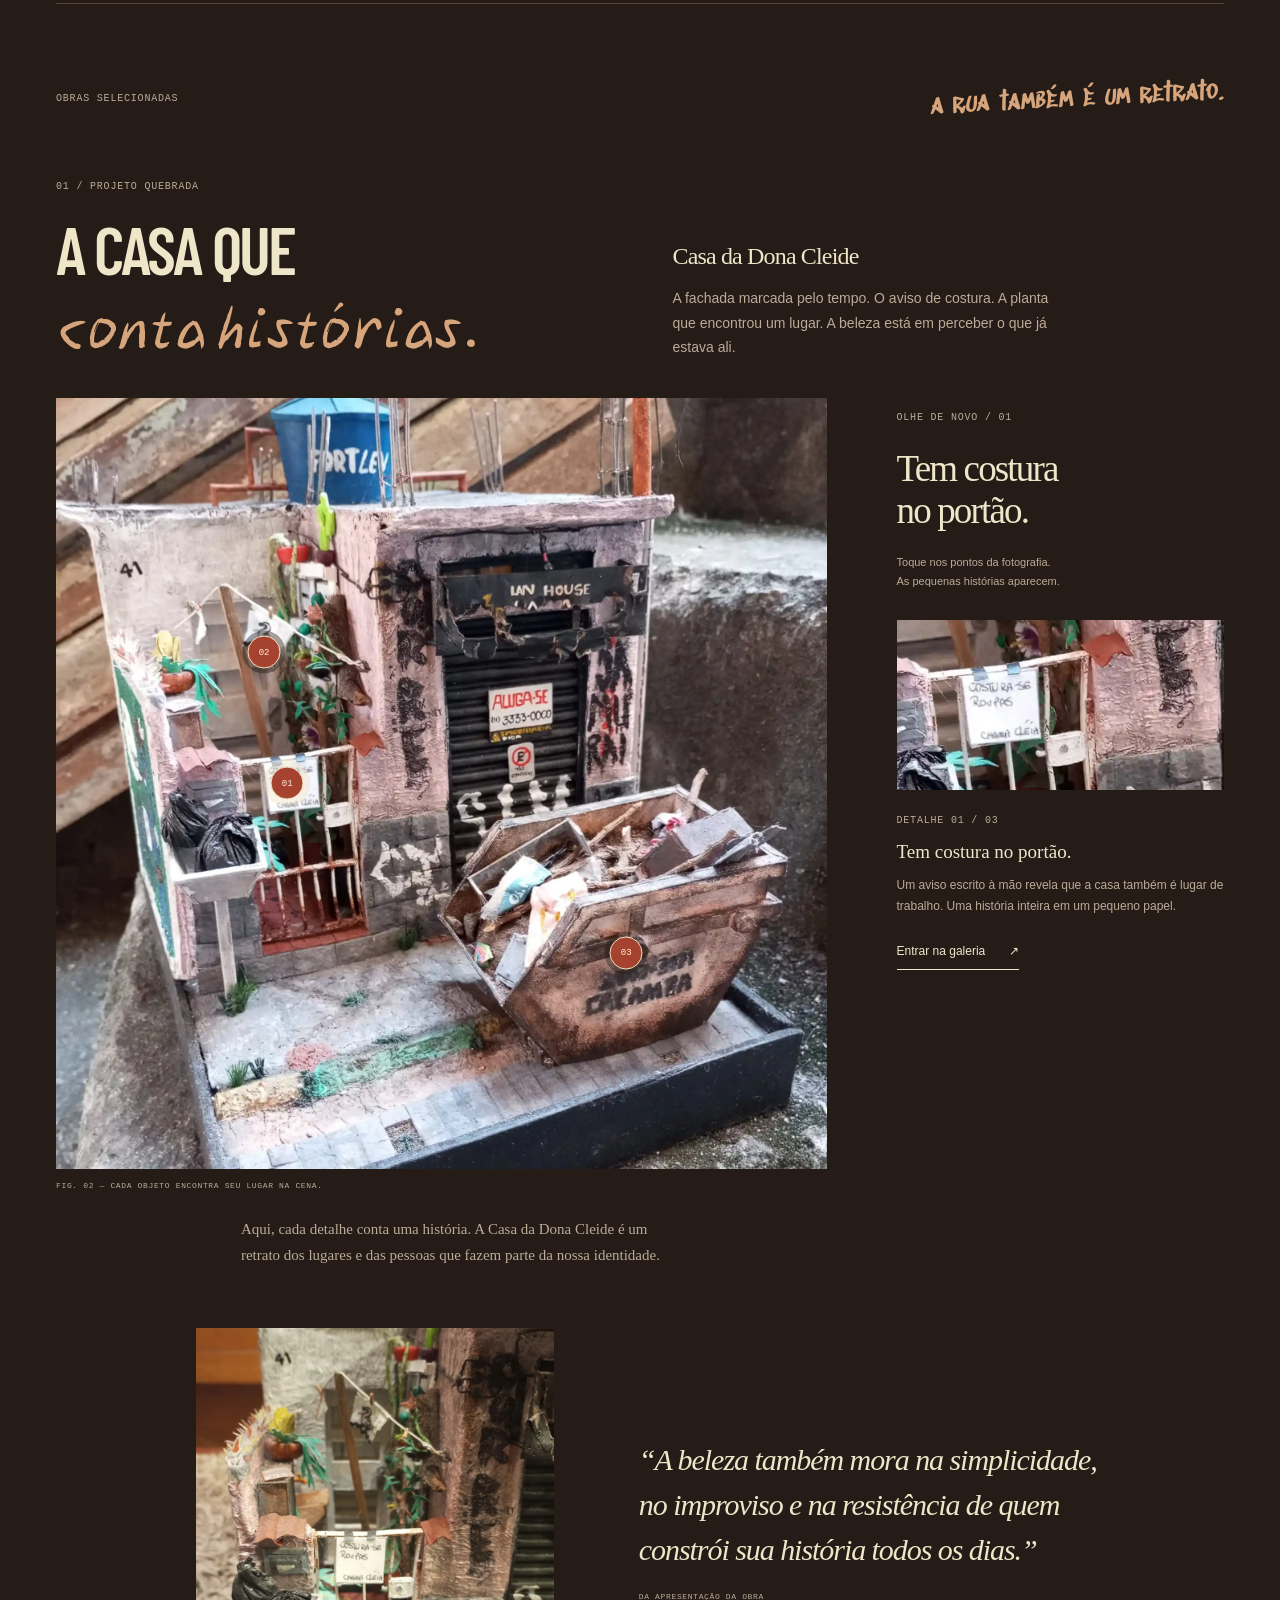
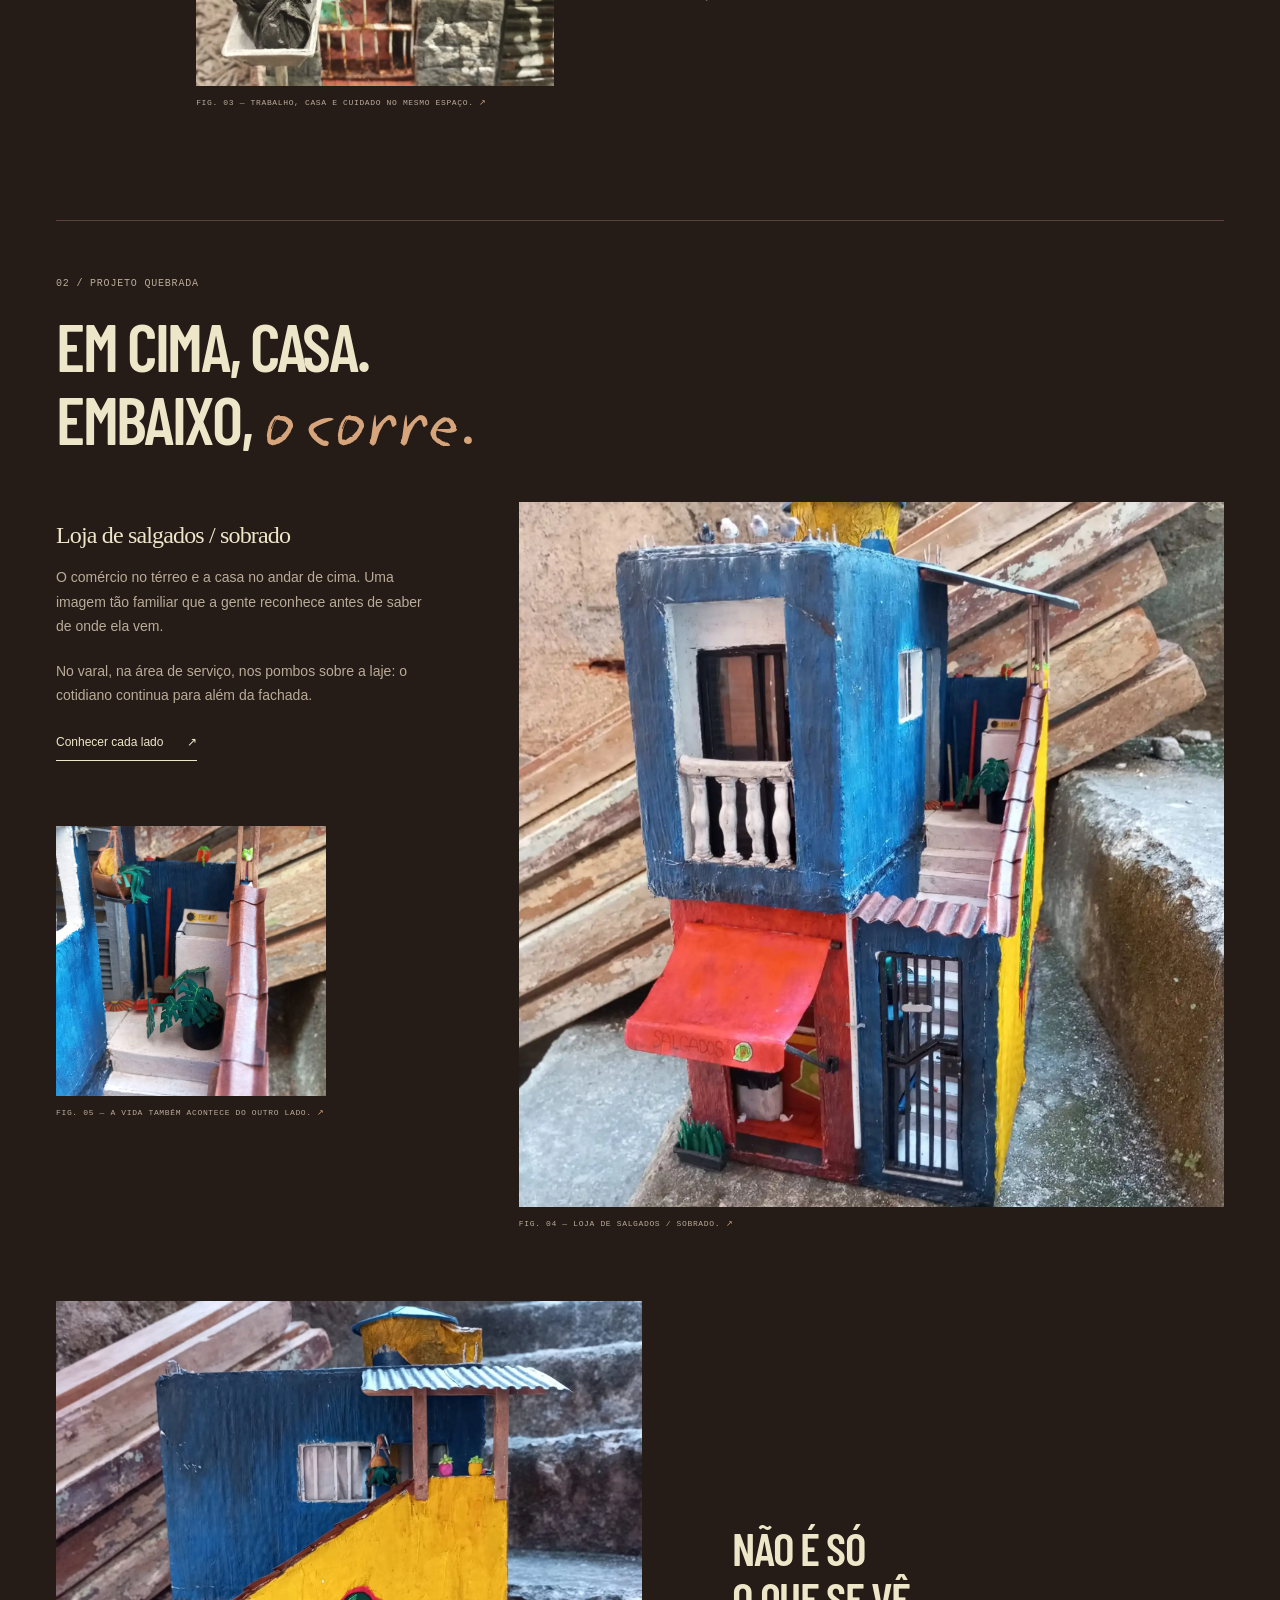
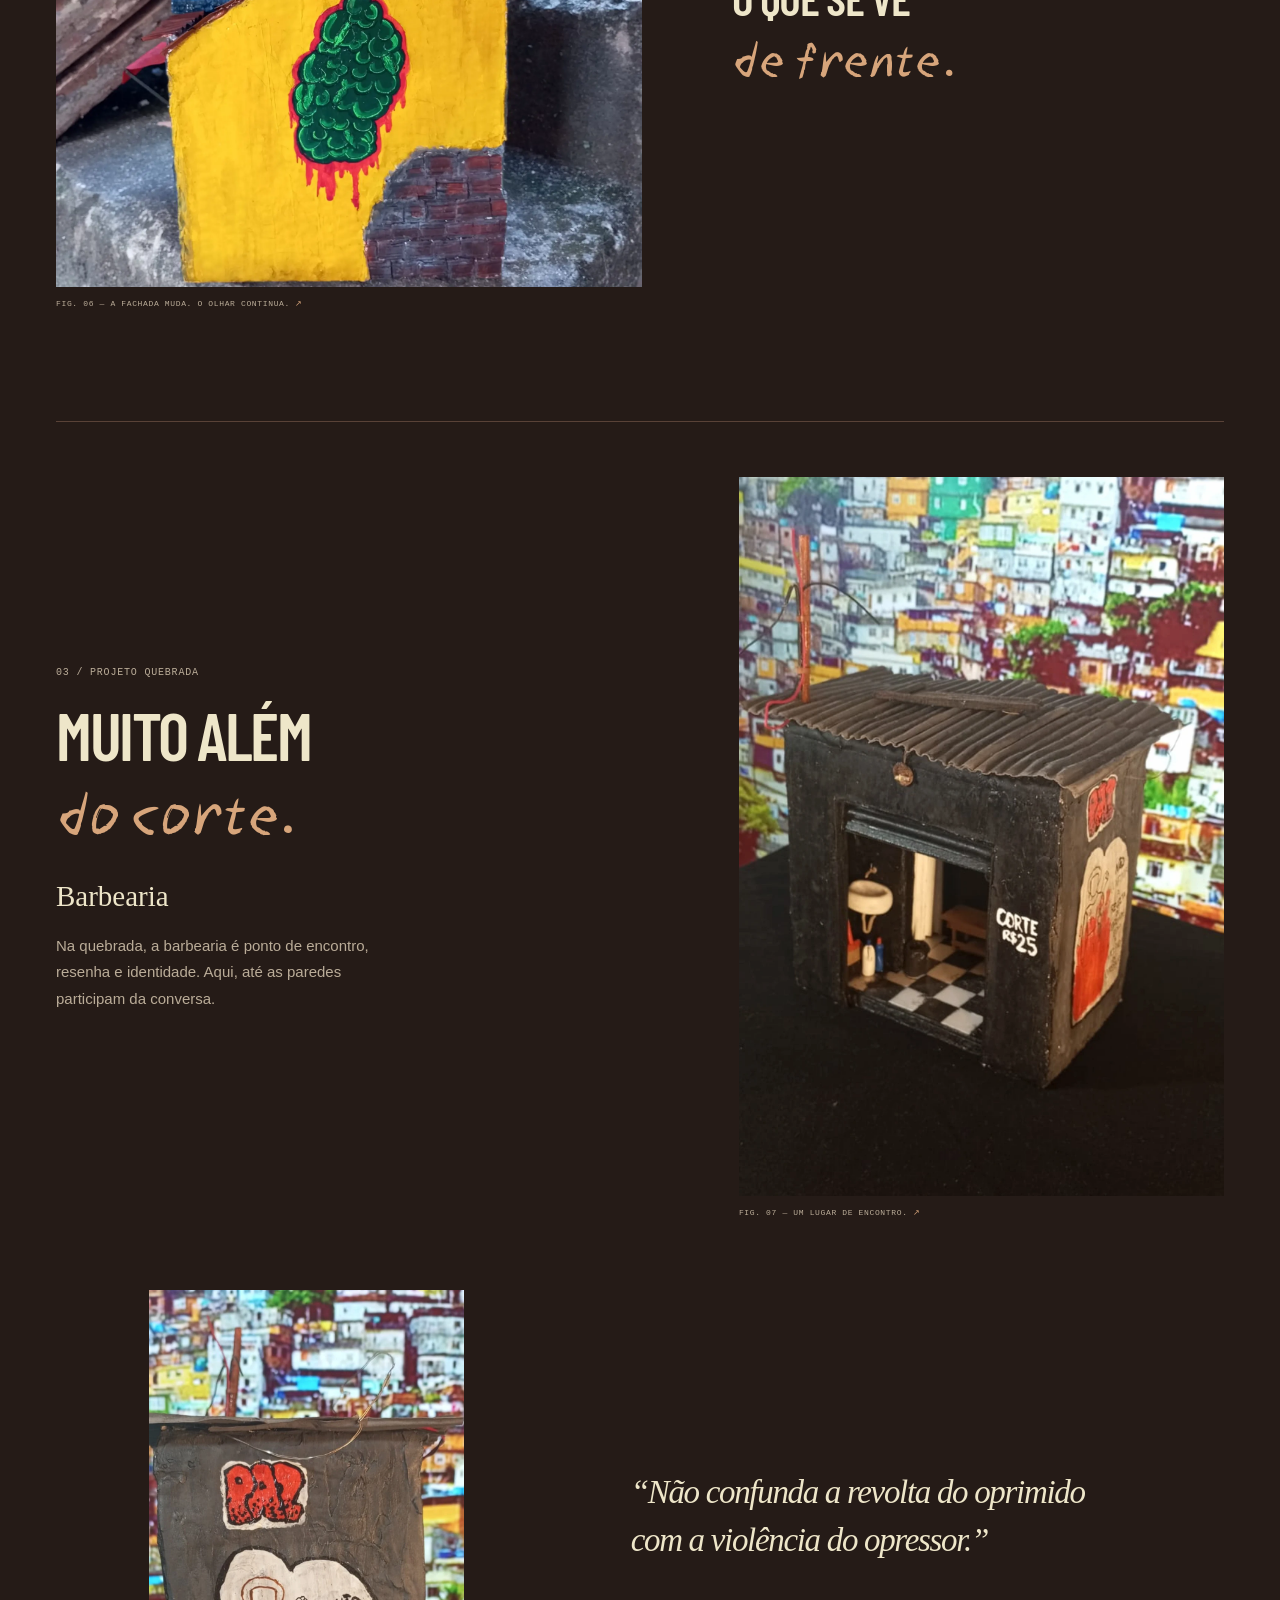
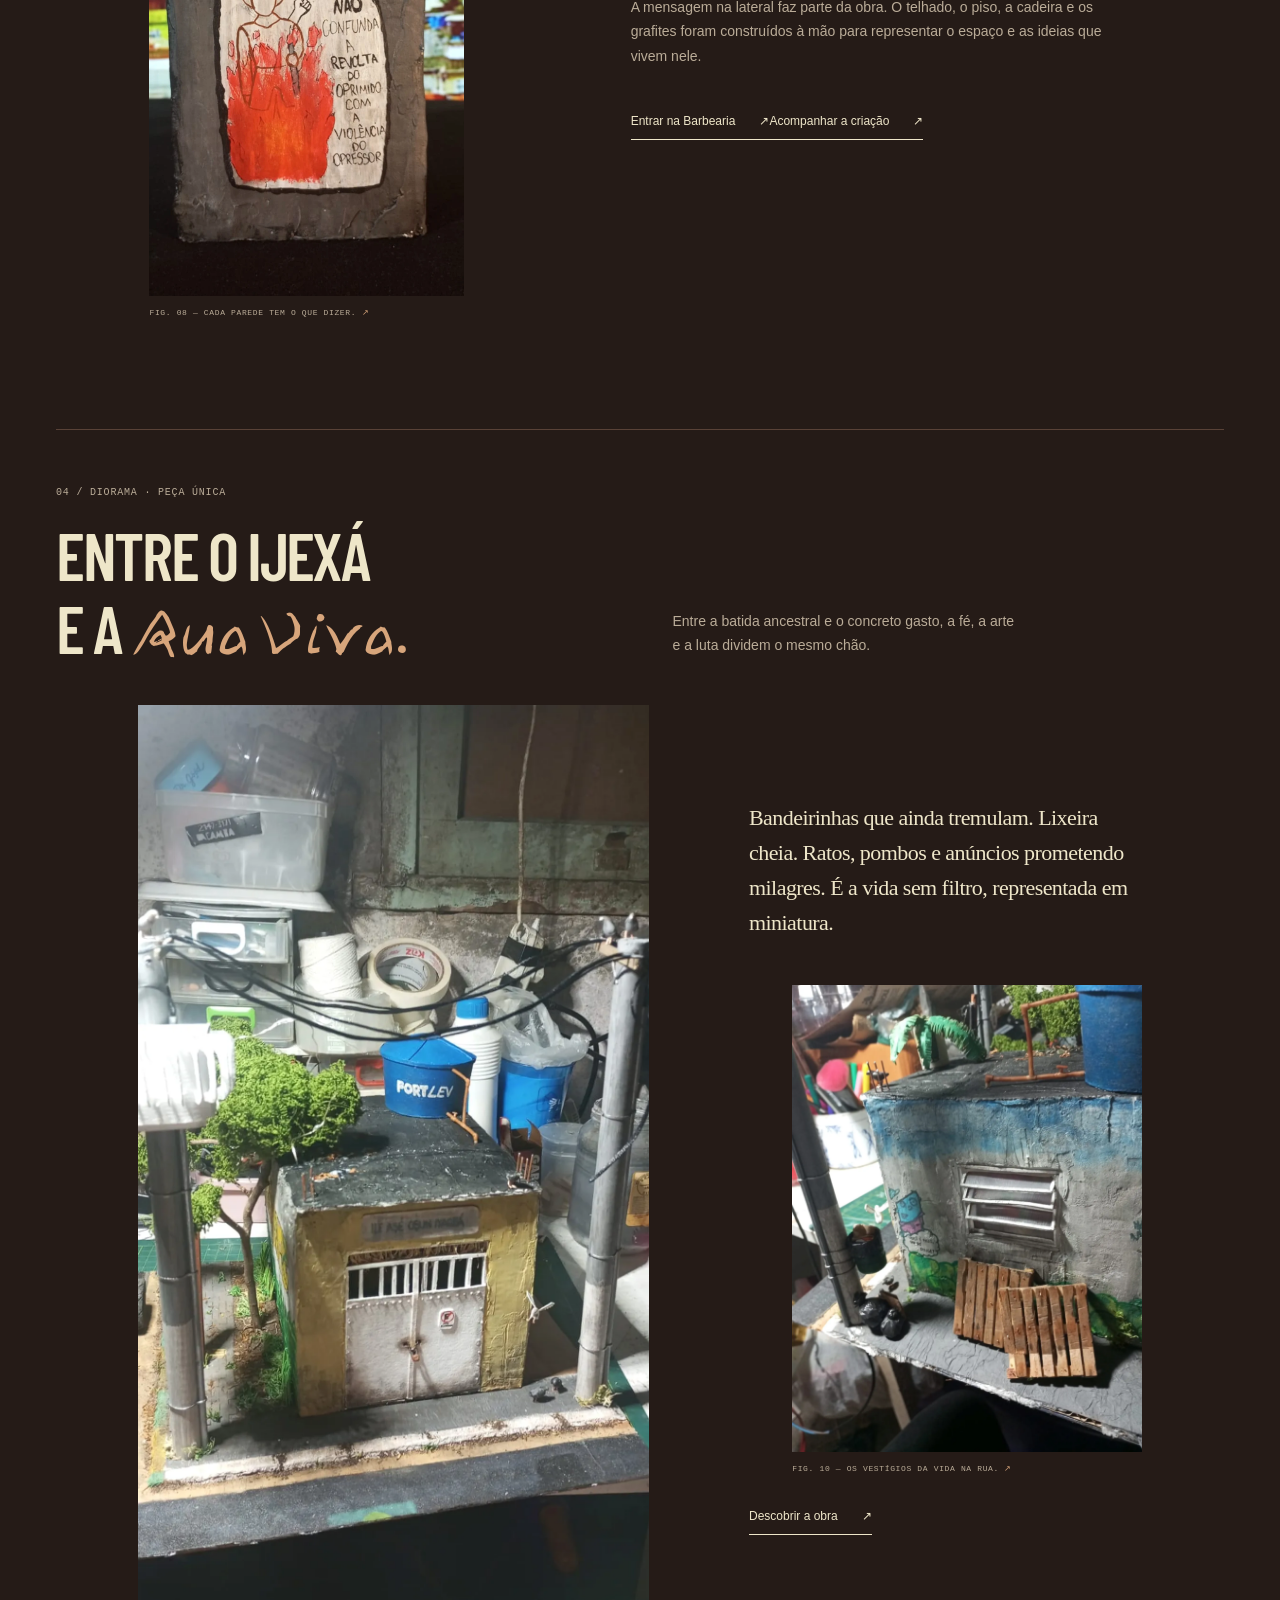
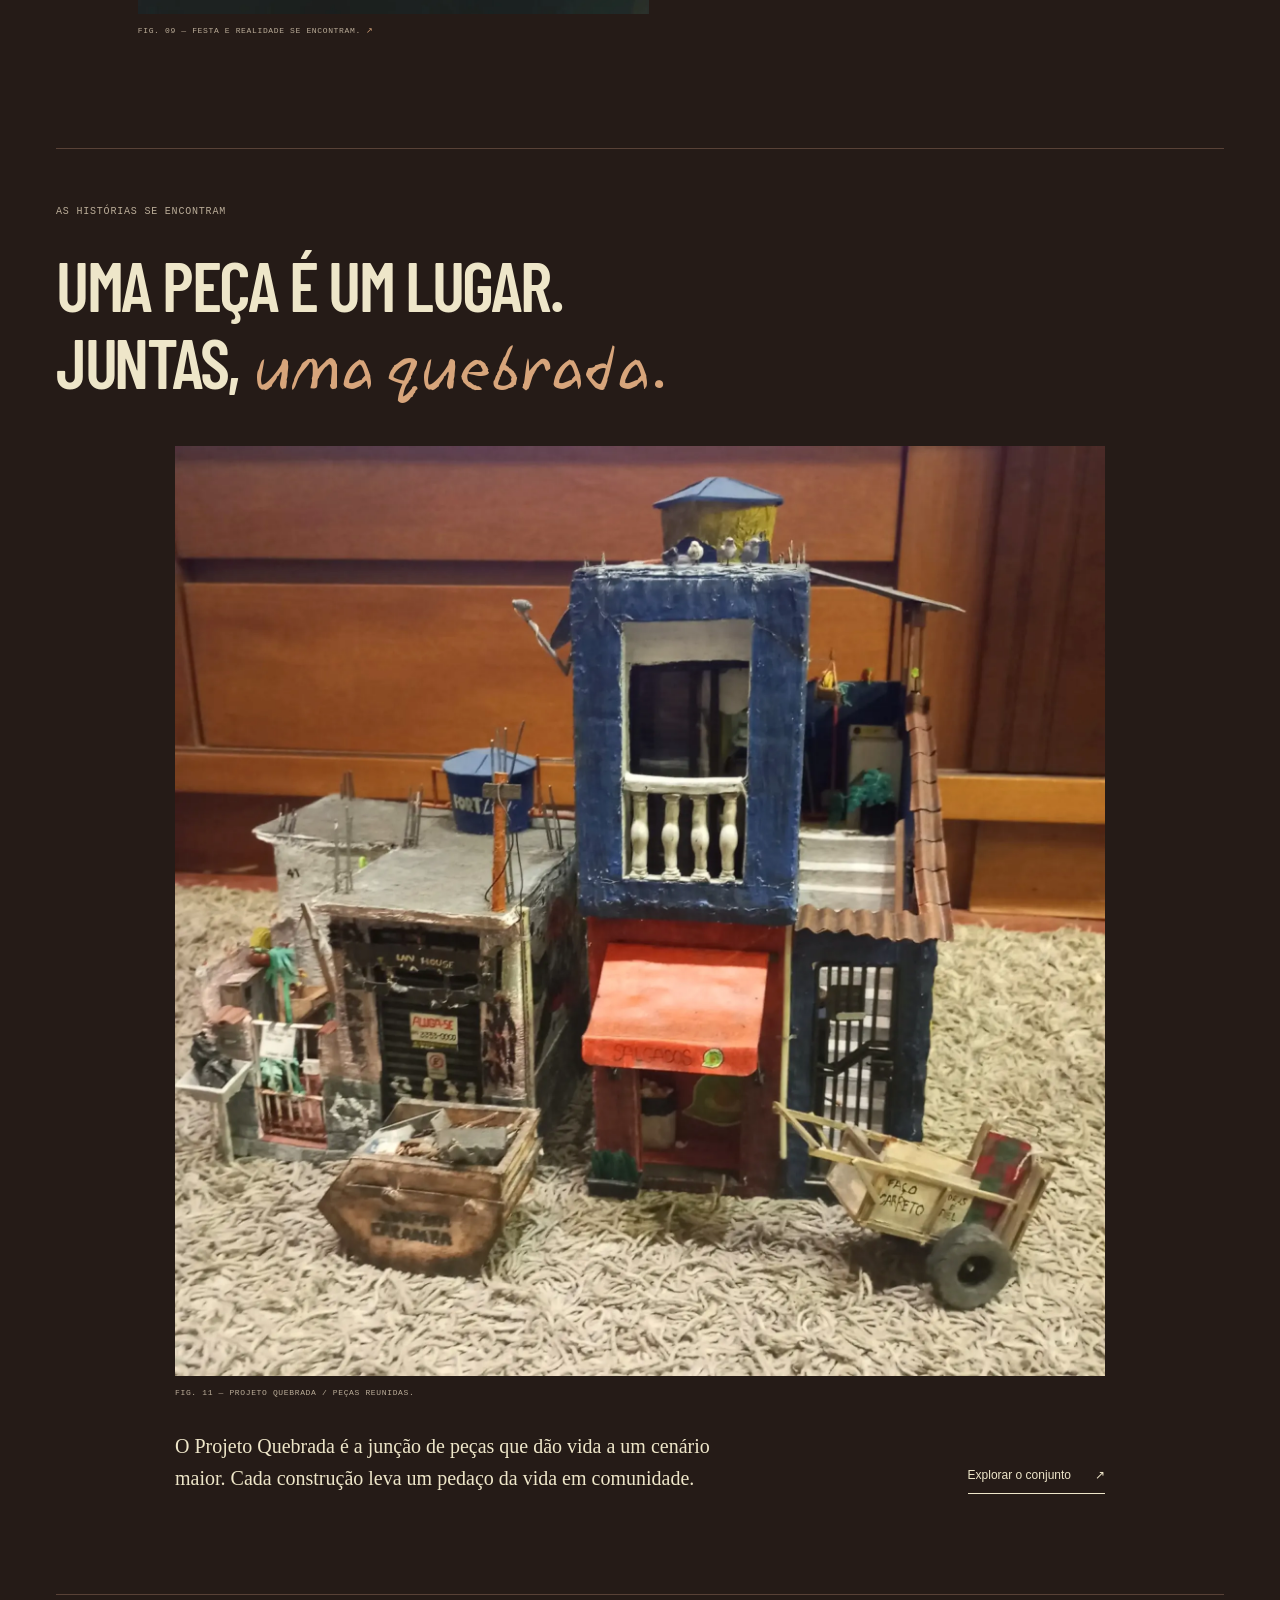
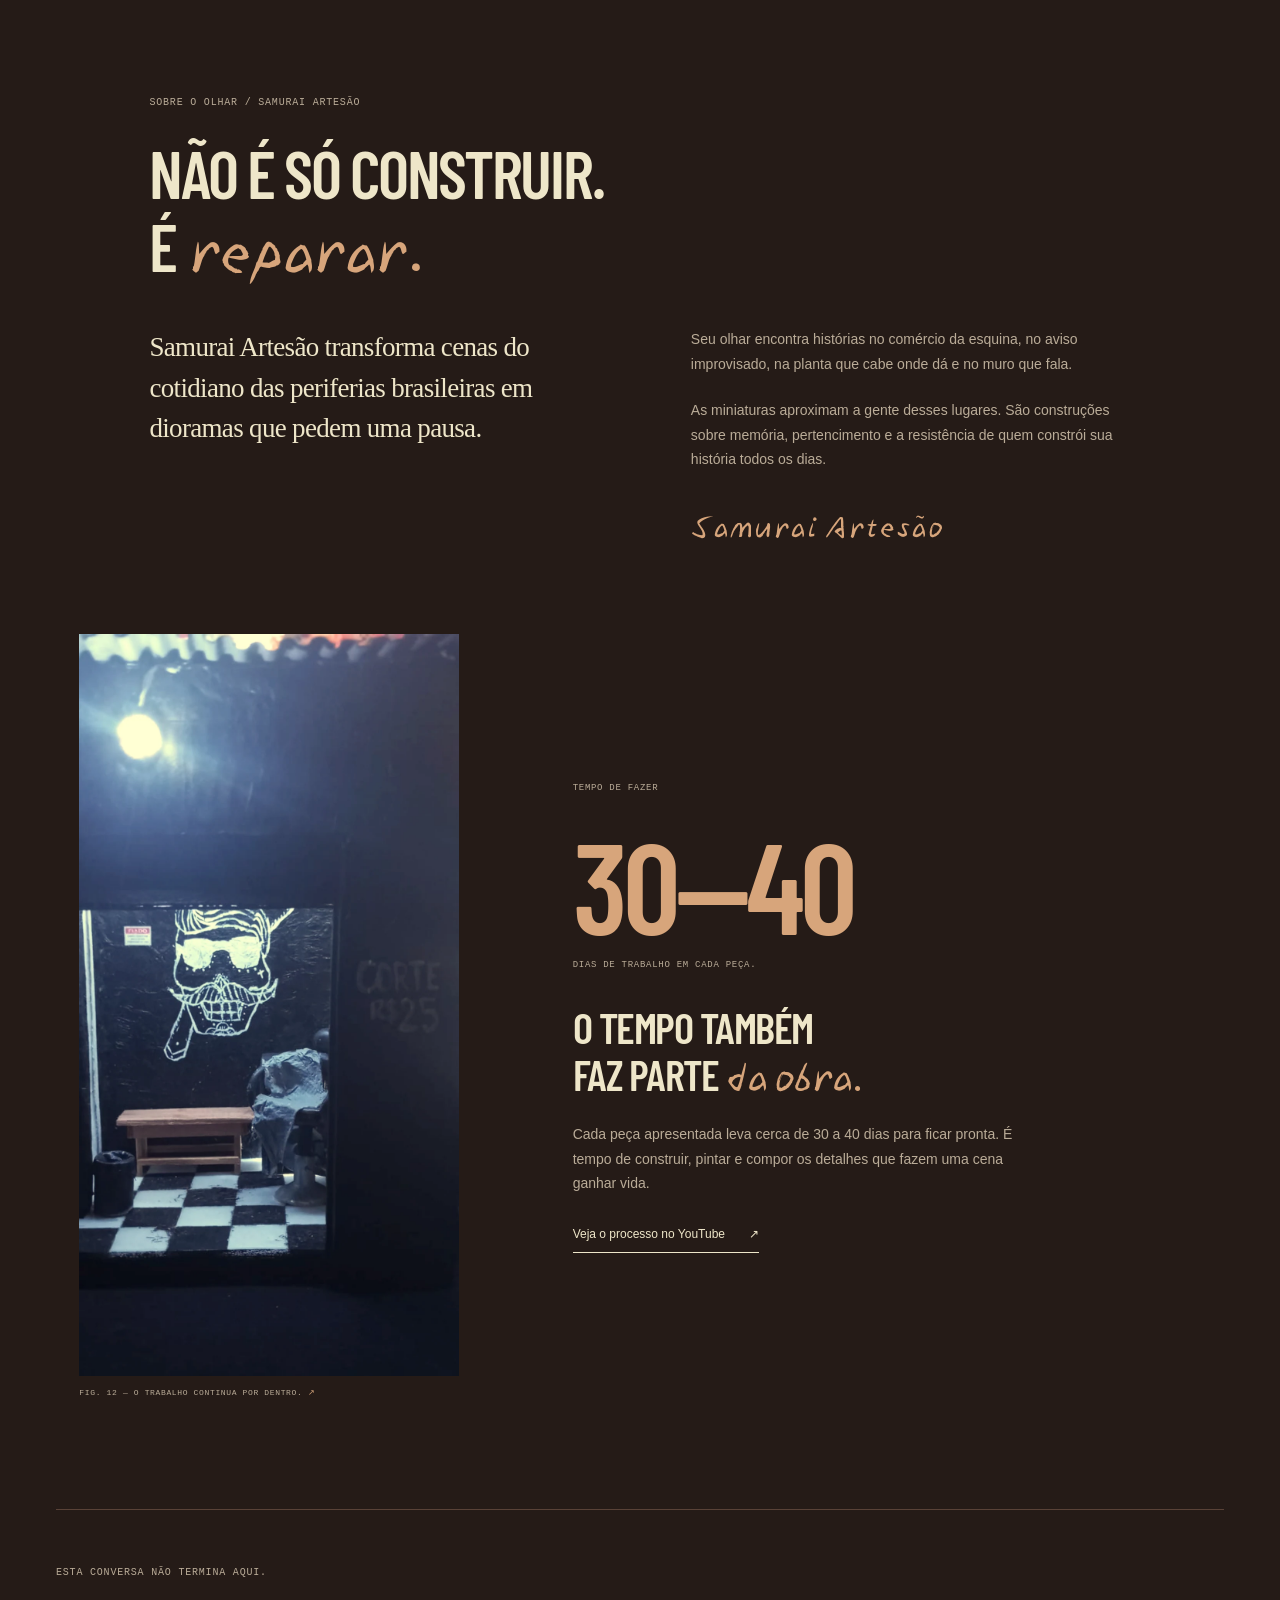
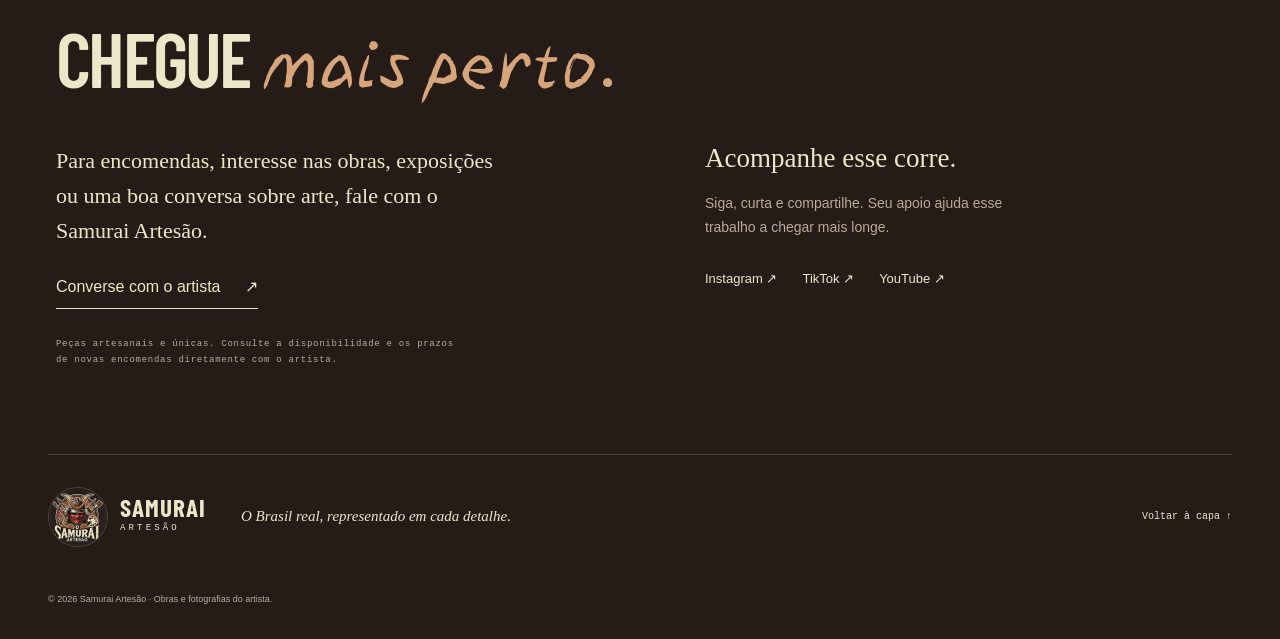
==== commit 88109c8c: "Add files via upload" ====
--- a/index.html
+++ b/index.html
@@ -1,13 +1,17 @@
 <!doctype html>
 <html lang="pt-BR" data-theme="night"><head><meta charset="utf-8"><meta name="viewport" content="width=device-width,initial-scale=1"><meta name="theme-color" content="#251b17"><script>try{document.documentElement.dataset.theme=localStorage.getItem("samurai-theme")==="day"?"day":"night"}catch(e){document.documentElement.dataset.theme="night"}</script><title>Samurai Artesão — O cotidiano em outra escala</title><meta name="description" content="Dioramas artesanais que revelam a vida, a memória e a cultura das periferias brasileiras. Conheça as obras e o processo do Samurai Artesão."><meta property="og:type" content="website"><meta property="og:locale" content="pt_BR"><meta property="og:site_name" content="Samurai Artesão"><meta property="og:title" content="Vem ver a vida em outra escala."><meta property="og:description" content="Dioramas feitos à mão que transformam o cotidiano da quebrada em pequenos mundos. Conheça as obras do Samurai Artesão."><meta property="og:url" content="https://galpaodaevy.github.io/samurai-artesao/"><meta property="og:image" content="https://galpaodaevy.github.io/samurai-artesao/assets/compartilhar-samurai.jpg"><meta property="og:image:secure_url" content="https://galpaodaevy.github.io/samurai-artesao/assets/compartilhar-samurai.jpg"><meta property="og:image:type" content="image/jpeg"><meta property="og:image:width" content="1200"><meta property="og:image:height" content="630"><meta property="og:image:alt" content="Logo Samurai Artesão e Casa da Dona Cleide em miniatura, com o convite Chegue mais perto."><meta name="twitter:card" content="summary_large_image"><meta name="twitter:title" content="Vem ver a vida em outra escala."><meta name="twitter:description" content="Um mundo inteiro cabe nos detalhes. Conheça os dioramas do Samurai Artesão."><meta name="twitter:image" content="https://galpaodaevy.github.io/samurai-artesao/assets/compartilhar-samurai.jpg"><meta name="twitter:image:alt" content="Logo Samurai Artesão e a obra Casa da Dona Cleide"><link rel="canonical" href="https://galpaodaevy.github.io/samurai-artesao/"><link rel="icon" href="assets/favicon-32.png" type="image/png"><link rel="apple-touch-icon" href="assets/apple-touch-icon.png"><link rel="stylesheet" href="assets/fonts/fonts.css"><link rel="stylesheet" href="styles.css"><script src="app.js" defer></script></head><body>
 <a class="skip-link" href="#conteudo">Pular para o conteúdo</a>
-<header class="site-header"><a class="brand" href="#inicio" aria-label="Samurai Artesão — início"><img src="assets/logo-instagram.jpg" width="60" height="60" alt="Logo original Samurai Artesão"><span class="brand-type">SAMURAI<small>ARTESÃO</small></span></a><nav aria-label="Navegação principal"><a href="#obras">As obras</a><a href="#olhar">O olhar</a><a href="#processo">O processo</a></nav><button class="theme-toggle" type="button" aria-label="Ativar modo dia" aria-pressed="false"><span class="theme-icon" aria-hidden="true">☀</span><span class="theme-label">Dia</span></button><a class="header-contact" href="#contato">Vamos conversar <span>↗</span></a></header>
-<main id="conteudo"><section class="hero wrap" id="inicio"><div class="hero-copy"><p class="eyebrow"><span class="dot"></span> DIORAMAS REALISTAS · FEITOS À MÃO</p><h1>O cotidiano.<br>Em outra<br><em>escala.</em></h1><p class="hero-intro">A vida da quebrada, feita à mão. Um convite para enxergar de novo o que a gente vê todos os dias.</p><a class="button button-dark" href="#obras">Entre nessa quebrada <span>↘</span></a><p class="hero-foot">Pequenas construções. Histórias imensas.</p></div><figure class="hero-art"><div class="photo-frame"><img src="assets/casa-da-dona-cleide-003.webp" width="1920" height="1920" alt="Casa da Dona Cleide em miniatura, com portão, plantas, placa de costura e caçamba de entulho" fetchpriority="high"><span class="art-label">É no detalhe<br>que a vida aparece.</span></div><figcaption><span>CASA DA DONA CLEIDE</span><span>PROJETO QUEBRADA / 01</span></figcaption></figure><div class="hero-bottom"><span>ARTE QUE NASCE DO OLHAR PARA A RUA</span><a href="#obras" aria-label="Descer para as obras">↓</a><span>POR SAMURAI ARTESÃO</span></div></section>
-<div class="ticker" aria-hidden="true"><span>MEMÓRIA</span><i>✳</i><span>COTIDIANO</span><i>✳</i><span>QUEBRADA</span><i>✳</i><span>FEITO À MÃO</span><i>✳</i><span>IDENTIDADE</span></div>
-<section class="works-section wrap" id="obras"><div class="section-top"><p class="eyebrow">01 / OBRAS SELECIONADAS</p><p>Chegue mais perto.<br>Cada cantinho tem o que contar.</p></div><div class="section-heading"><h2>A rua, em<br><em>pequenos mundos.</em></h2><p>Fachadas, fios, varais e marcas do tempo. Cenas do Brasil real, construídas com a atenção que o cotidiano merece.</p></div><div class="works-grid"><article class="work"><button class="work-image" data-work="dona-cleide" aria-label="Explorar Casa da Dona Cleide"><img src="assets/casa-da-dona-cleide-003-800.webp" width="800" height="800" alt="Diorama Casa da Dona Cleide, feito à mão pelo Samurai Artesão" loading="lazy"><span class="image-action">Ver de perto <b>↗</b></span></button><div class="work-caption"><span class="number">01</span><div><p class="eyebrow">Projeto Quebrada</p><h3><button data-work="dona-cleide">Casa da Dona Cleide</button></h3></div><span class="small-arrow" aria-hidden="true">↗</span></div></article><article class="work"><button class="work-image" data-work="sobrado" aria-label="Explorar Loja de salgados / sobrado"><img src="assets/sobrado-com-salgados-004-800.webp" width="800" height="800" alt="Diorama Loja de salgados / sobrado, feito à mão pelo Samurai Artesão" loading="lazy"><span class="image-action">Ver de perto <b>↗</b></span></button><div class="work-caption"><span class="number">02</span><div><p class="eyebrow">Projeto Quebrada</p><h3><button data-work="sobrado">Loja de salgados / sobrado</button></h3></div><span class="small-arrow" aria-hidden="true">↗</span></div></article><article class="work"><button class="work-image" data-work="barbearia" aria-label="Explorar Barbearia"><img src="assets/barbearia-034-800.webp" width="800" height="1300" alt="Diorama Barbearia, feito à mão pelo Samurai Artesão" loading="lazy"><span class="image-action">Ver de perto <b>↗</b></span></button><div class="work-caption"><span class="number">03</span><div><p class="eyebrow">Projeto Quebrada</p><h3><button data-work="barbearia">Barbearia</button></h3></div><span class="small-arrow" aria-hidden="true">↗</span></div></article><article class="work"><button class="work-image" data-work="ijexa" aria-label="Explorar Entre o Ijexá e a Rua Viva"><img src="assets/entre-o-ijexa-e-a-rua-viva-046-800.webp" width="800" height="1300" alt="Diorama Entre o Ijexá e a Rua Viva, feito à mão pelo Samurai Artesão" loading="lazy"><span class="image-action">Ver de perto <b>↗</b></span></button><div class="work-caption"><span class="number">04</span><div><p class="eyebrow">Diorama · peça única</p><h3><button data-work="ijexa">Entre o Ijexá e a Rua Viva</button></h3></div><span class="small-arrow" aria-hidden="true">↗</span></div></article></div><div class="collection"><div><p class="eyebrow">UM PROJETO. MUITAS HISTÓRIAS.</p><h3>Uma quebrada<br>se faz de encontros.</h3><p>O Projeto Quebrada reúne peças que se conectam para formar um cenário maior. Cada casa, comércio e calçada leva um pedaço da vida em comunidade.</p><button class="text-link" data-collection>Ver as peças reunidas <span>↗</span></button></div><button class="collection-photo" data-collection aria-label="Ampliar as peças do Projeto Quebrada reunidas"><img src="assets/projeto-quebrada-conjunto-030-800.webp" alt="Casa da Dona Cleide e sobrado com loja de salgados reunidos no Projeto Quebrada" loading="lazy" width="800" height="800"></button></div></section>
-<section class="look-section wrap" id="olhe-de-novo"><div class="section-top"><p class="eyebrow">UM CONVITE PARA DEMORAR O OLHAR</p><span class="street-note">a vida mora aqui.</span></div><div class="look-heading"><h2>Passou despercebido?<br><em>Olhe de novo.</em></h2><p>Toque nos pontos e encontre as histórias que cabem em poucos centímetros.</p></div><div class="look-layout"><div class="look-photo"><img src="assets/casa-da-dona-cleide-003.webp" width="1920" height="1920" alt="Casa da Dona Cleide com três pontos para explorar os detalhes da obra" loading="lazy"><button class="hotspot" style="--x:30%;--y:50%" data-detail="0" aria-label="Explorar o aviso de costura" aria-pressed="true">01</button><button class="hotspot" style="--x:27%;--y:33%" data-detail="1" aria-label="Explorar as plantas improvisadas" aria-pressed="false">02</button><button class="hotspot" style="--x:74%;--y:72%" data-detail="2" aria-label="Explorar a caçamba de entulho" aria-pressed="false">03</button></div><div class="look-story"><div class="detail-zoom" id="detail-zoom" role="img" aria-label="Ampliação do aviso de costura no portão"></div><div aria-live="polite" aria-atomic="true"><p id="detail-number" class="eyebrow">DETALHE 01 / 03</p><h3 id="detail-title">Tem costura no portão.</h3><p id="detail-text">Um aviso escrito à mão revela que a casa também é lugar de trabalho. Uma história inteira em um pequeno papel.</p></div><p class="detail-credit">CASA DA DONA CLEIDE · PROJETO QUEBRADA</p><button class="text-link" data-work="dona-cleide">Explorar a obra completa <span>↗</span></button></div></div></section><section class="artist-section" id="olhar"><div class="wrap artist-layout"><div><p class="eyebrow">02 / O OLHAR DO ARTISTA</p><h2>O que passa<br>despercebido<br><em>vira presença.</em></h2></div><div class="artist-text"><p class="large-copy">Samurai Artesão transforma cenas do cotidiano em dioramas que pedem uma pausa.</p><p>Seu olhar encontra histórias nas construções das periferias brasileiras: no comércio da esquina, na planta que cabe onde dá, no aviso improvisado, no muro que fala.</p><p>As miniaturas aproximam a gente desses lugares. Uma arte sobre memória, pertencimento e a resistência de quem constrói sua história todos os dias.</p><span class="artist-signature">Samurai Artesão<span>O BRASIL REAL, EM CADA DETALHE.</span></span></div></div><div class="detail-strip"><img src="assets/casa-da-dona-cleide-028-800.webp" alt="Detalhe do portão e das plantas da Casa da Dona Cleide" loading="lazy"><img src="assets/sobrado-com-salgados-021-800.webp" alt="Varal, tanque e plantas na área de serviço do sobrado em miniatura" loading="lazy"><img src="assets/barbearia-036-800.webp" alt="Mensagem de resistência pintada na lateral da Barbearia" loading="lazy"></div></section>
-<section class="process-section wrap" id="processo"><p class="eyebrow">03 / TEMPO DE FAZER</p><div class="process-top"><h2>Nada aqui<br>é <em>por acaso.</em></h2><div class="days"><strong>30—40</strong><span>DIAS DE TRABALHO<br>EM CADA PEÇA</span></div></div><div class="process-body"><p>Cada peça apresentada leva cerca de 30 a 40 dias para ficar pronta. É tempo de construir, pintar e compor os detalhes que dão vida a cada cena.</p><div><p>O desgaste na parede também é feito à mão. O pequeno objeto na calçada também tem seu lugar. É assim que uma miniatura se torna um mundo reconhecível.</p><a class="text-link" href="https://www.youtube.com/@Osamuraiartesao" target="_blank" rel="noopener noreferrer">Acompanhe o processo no YouTube <span>↗</span></a></div></div><div class="video-links"><a href="https://www.youtube.com/watch?v=E7-hfAm5uGc" target="_blank" rel="noopener noreferrer"><span class="play">▶</span><div><span class="eyebrow">VEJA COMO FOI FEITO</span><h3>Barbearia</h3></div><span>↗</span></a><a href="https://www.youtube.com/watch?v=WZu2B2z607Q" target="_blank" rel="noopener noreferrer"><span class="play">▶</span><div><span class="eyebrow">VEJA COMO FOI FEITO</span><h3>Loja de salgados / sobrado</h3></div><span>↗</span></a></div></section>
-<section class="social-section"><div class="wrap"><p class="eyebrow">04 / SIGA ESSE CORRE</p><div class="social-title"><h2>A quebrada<br>continua <em>nas redes.</em></h2><p>Acompanhe as obras, descubra novos detalhes e veja as miniaturas ganharem vida. Siga, curta e compartilhe: seu apoio ajuda essa arte a chegar mais longe.</p></div><div class="social-links"><a href="https://www.instagram.com/osamuraiartesao/" target="_blank" rel="noopener noreferrer" aria-label="Seguir no Instagram"><span class="number">01</span><div><h3>Instagram</h3><p>Fotos, obras e novidades</p></div><span class="social-arrow">↗</span></a><a href="https://www.tiktok.com/@osamuraiartesao" target="_blank" rel="noopener noreferrer" aria-label="Acompanhar no TikTok"><span class="number">02</span><div><h3>TikTok</h3><p>Mais perto do fazer artesanal</p></div><span class="social-arrow">↗</span></a><a href="https://www.youtube.com/@Osamuraiartesao" target="_blank" rel="noopener noreferrer" aria-label="Inscrever-se no canal"><span class="number">03</span><div><h3>YouTube</h3><p>O processo, detalhe por detalhe</p></div><span class="social-arrow">↗</span></a></div></div></section>
-<section class="contact-section wrap" id="contato"><p class="eyebrow">UMA HISTÓRIA TAMBÉM PODE COMEÇAR AQUI.</p><h2>Vamos criar<br><em>uma conexão?</em></h2><p>Para encomendas, interesse nas obras, exposições ou uma boa conversa sobre arte, fale com o Samurai Artesão.</p><a class="button button-dark" href="https://www.instagram.com/osamuraiartesao/" target="_blank" rel="noopener noreferrer">Converse pelo Instagram <span>↗</span></a><p class="contact-note">Peças artesanais e únicas. Consulte a disponibilidade e os prazos de novas encomendas diretamente com o artista.</p></section></main>
-<footer class="site-footer wrap"><a class="brand" href="#inicio" aria-label="Samurai Artesão — início"><img src="assets/logo-instagram.jpg" width="60" height="60" alt="Logo Samurai Artesão"><span class="brand-type">SAMURAI<small>ARTESÃO</small></span></a><p>O Brasil real, representado em cada detalhe.</p><a href="https://www.instagram.com/osamuraiartesao/" target="_blank" rel="noopener noreferrer">@osamuraiartesao ↗</a><small>© 2026 Samurai Artesão · Obras e fotografias do artista.</small></footer>
-<dialog id="gallery" aria-labelledby="gallery-title"><button class="gallery-close" aria-label="Fechar galeria">✕</button><div class="gallery-layout"><div class="gallery-visual"><img id="gallery-image" src="assets/casa-da-dona-cleide-003.webp" alt=""><div class="gallery-controls"><button id="gallery-prev" aria-label="Foto anterior">←</button><span id="gallery-counter" aria-live="polite"></span><button id="gallery-next" aria-label="Próxima foto">→</button></div><div id="gallery-thumbs" aria-label="Fotos da obra"></div></div><div class="gallery-info"><p id="gallery-series" class="eyebrow"></p><h2 id="gallery-title"></h2><p id="gallery-text"></p><h3>Repare nos detalhes</h3><ul id="gallery-details"></ul><blockquote id="gallery-quote" hidden></blockquote><a id="gallery-video" class="text-link" target="_blank" rel="noopener noreferrer" hidden>Veja como foi feito ↗</a><a id="gallery-post" class="text-link" target="_blank" rel="noopener noreferrer" hidden>Ver no Instagram ↗</a><a class="gallery-contact" href="https://www.instagram.com/osamuraiartesao/" target="_blank" rel="noopener noreferrer">Converse com o artista ↗</a></div></div></dialog><script id="works-data" type="application/json">[{"id":"dona-cleide","title":"Casa da Dona Cleide","series":"Projeto Quebrada","cover":3,"images":[3,27,28,29,41,43],"tag":"Moradia & memória","text":"A fachada marcada pelo tempo, as plantas improvisadas, o varal e a caçamba na calçada. A Casa da Dona Cleide guarda histórias de quem constrói a vida todos os dias. Cada pequeno detalhe faz parte desse retrato da periferia brasileira.","details":["O aviso de costura no portão","A antiga placa de lan house","As plantas e as marcas do tempo"],"photos":[{"id":3,"src":"assets/casa-da-dona-cleide-003.webp","thumb":"assets/casa-da-dona-cleide-003-800.webp"},{"id":27,"src":"assets/casa-da-dona-cleide-027.webp","thumb":"assets/casa-da-dona-cleide-027-800.webp"},{"id":28,"src":"assets/casa-da-dona-cleide-028.webp","thumb":"assets/casa-da-dona-cleide-028-800.webp"},{"id":29,"src":"assets/casa-da-dona-cleide-029.webp","thumb":"assets/casa-da-dona-cleide-029-800.webp"},{"id":41,"src":"assets/casa-da-dona-cleide-041.webp","thumb":"assets/casa-da-dona-cleide-041-800.webp"},{"id":43,"src":"assets/casa-da-dona-cleide-043.webp","thumb":"assets/casa-da-dona-cleide-043-800.webp"}]},{"id":"sobrado","title":"Loja de salgados / sobrado","series":"Projeto Quebrada","cover":4,"images":[4,12,14,15,17,21],"tag":"O comércio da esquina","text":"O comércio no térreo, a casa no andar de cima, a roupa no varal e os pombos na laje. Uma cena que a gente reconhece antes mesmo de saber de onde ela vem. Esta peça integra o Projeto Quebrada: construções que, juntas, formam uma cidade em miniatura.","details":["O toldo vermelho da loja","O cotidiano da área de serviço","As diferentes fachadas do sobrado"],"video":"https://www.youtube.com/watch?v=WZu2B2z607Q","photos":[{"id":4,"src":"assets/sobrado-com-salgados-004.webp","thumb":"assets/sobrado-com-salgados-004-800.webp"},{"id":12,"src":"assets/sobrado-com-salgados-012.webp","thumb":"assets/sobrado-com-salgados-012-800.webp"},{"id":14,"src":"assets/sobrado-com-salgados-014.webp","thumb":"assets/sobrado-com-salgados-014-800.webp"},{"id":15,"src":"assets/sobrado-com-salgados-015.webp","thumb":"assets/sobrado-com-salgados-015-800.webp"},{"id":17,"src":"assets/sobrado-com-salgados-017.webp","thumb":"assets/sobrado-com-salgados-017-800.webp"},{"id":21,"src":"assets/sobrado-com-salgados-021.webp","thumb":"assets/sobrado-com-salgados-021-800.webp"}]},{"id":"barbearia","title":"Barbearia","series":"Projeto Quebrada","cover":34,"images":[34,36,38],"tag":"Encontro & identidade","text":"Mais que um lugar para cortar o cabelo: ponto de encontro, resenha e identidade. Do telhado de fibrocimento ao piso xadrez, dos objetos do interior às mensagens nas paredes, a Barbearia retrata um espaço de convivência e expressão da quebrada.","details":["O piso xadrez e a cadeira de barbeiro","A iluminação do interior","As mensagens pintadas nas paredes"],"video":"https://www.youtube.com/watch?v=E7-hfAm5uGc","quote":"Não confunda a revolta do oprimido com a violência do opressor.","photos":[{"id":34,"src":"assets/barbearia-034.webp","thumb":"assets/barbearia-034-800.webp"},{"id":36,"src":"assets/barbearia-036.webp","thumb":"assets/barbearia-036-800.webp"},{"id":38,"src":"assets/barbearia-038.webp","thumb":"assets/barbearia-038-800.webp"}]},{"id":"ijexa","title":"Entre o Ijexá e a Rua Viva","series":"Diorama · peça única","cover":46,"images":[46,48,49,51],"tag":"Fé, arte & rua","text":"Um retrato da quebrada onde festa e realidade se encontram. Entre a batida ancestral do ijexá e o concreto gasto da rua, bandeirinhas, lixeira, ratos, pombos e anúncios revelam a resistência cotidiana. Um espaço onde a fé, a arte e a luta dividem o mesmo chão.","details":["A fiação, os postes e os pombos","As marcas e mensagens das paredes","Os pequenos vestígios da vida na rua"],"post":"https://www.instagram.com/osamuraiartesao/p/DN6XnQQjkg6/","photos":[{"id":46,"src":"assets/entre-o-ijexa-e-a-rua-viva-046.webp","thumb":"assets/entre-o-ijexa-e-a-rua-viva-046-800.webp"},{"id":48,"src":"assets/entre-o-ijexa-e-a-rua-viva-048.webp","thumb":"assets/entre-o-ijexa-e-a-rua-viva-048-800.webp"},{"id":49,"src":"assets/entre-o-ijexa-e-a-rua-viva-049.webp","thumb":"assets/entre-o-ijexa-e-a-rua-viva-049-800.webp"},{"id":51,"src":"assets/entre-o-ijexa-e-a-rua-viva-051.webp","thumb":"assets/entre-o-ijexa-e-a-rua-viva-051-800.webp"}]}]</script><script id="collection-data" type="application/json">{"id":"conjunto","title":"Projeto Quebrada","series":"Peças reunidas","text":"Cada peça traz uma história. Reunidas, elas criam um cenário que aproxima casas, comércios e o cotidiano da comunidade.","details":["As construções em diálogo","O comércio e a moradia lado a lado","Os elementos compartilhados da rua"],"photos":[{"id":30,"src":"assets/projeto-quebrada-conjunto-030.webp","thumb":"assets/projeto-quebrada-conjunto-030-800.webp"},{"id":17,"src":"assets/sobrado-com-salgados-017.webp","thumb":"assets/sobrado-com-salgados-017-800.webp"},{"id":7,"src":"assets/detalhes-compartilhados-007.webp","thumb":"assets/detalhes-compartilhados-007-800.webp"}]}</script></body></html>+<header class="masthead"><a class="brand" href="#inicio" aria-label="Samurai Artesão — início"><img src="assets/logo-instagram.jpg" width="56" height="56" alt="Logo original Samurai Artesão"><span>SAMURAI<small>ARTESÃO</small></span></a><p class="masthead-note">COTIDIANO, MEMÓRIA<br>E CONSTRUÇÃO MANUAL.</p><nav aria-label="Navegação principal"><a href="#obras">O portfólio</a><a href="#olhar">O artista</a><a href="#contato">Contato ↗</a></nav><button class="theme-toggle" type="button" aria-label="Ativar modo dia" aria-pressed="false"><span class="theme-icon" aria-hidden="true">☀</span><span class="theme-label">Dia</span></button></header>
+<main id="conteudo" class="publication">
+<section class="cover" id="inicio"><div class="running-head"><span>PORTFÓLIO / DIORAMAS ARTESANAIS</span><span>SAMURAI ARTESÃO</span></div><h1>Um mundo<br><span>no</span> <em>detalhe.</em></h1><div class="cover-composition"><div class="cover-deck"><p class="folio">CARTA DE ABERTURA</p><p>A vida da quebrada<br>cabe na palma da mão.<br>Mas nunca é pequena.</p><a class="text-link" href="#obras">Comece a leitura <span>↓</span></a></div><figure class="photo cover-photo"><img src="assets/casa-da-dona-cleide-003.webp" width="1920" height="1920" alt="Casa da Dona Cleide: a fachada, as plantas e a caçamba construídas em miniatura" fetchpriority="high" decoding="async"><figcaption><span>CASA DA DONA CLEIDE</span><span>PROJETO QUEBRADA — FIG. 01</span></figcaption></figure><p class="cover-margin">O BRASIL REAL.<br>VISTO DE PERTO.</p></div><p class="cover-ending">Há histórias nos lugares por onde a gente passa.<br>Samurai Artesão constrói um jeito de olhar para elas.</p></section>
+<nav class="contents" aria-label="Índice do portfólio"><span class="folio">NESTA EDIÇÃO</span><a href="#dona-cleide"><span>01</span> A casa que conta histórias <b>↗</b></a><a href="#sobrado"><span>02</span> Em cima, casa. Embaixo, o corre. <b>↗</b></a><a href="#barbearia"><span>03</span> Muito além do corte <b>↗</b></a><a href="#ijexa"><span>04</span> Entre o Ijexá e a Rua Viva <b>↗</b></a></nav>
+<div id="obras" class="chapter-start"><span class="folio">OBRAS SELECIONADAS</span><p class="hand-note">a rua também é um retrato.</p></div>
+<article class="story story-cleide" id="dona-cleide"><header class="story-heading"><p class="folio">01 / PROJETO QUEBRADA</p><h2>A casa que<br><em>conta histórias.</em></h2><div class="story-deck"><h3>Casa da Dona Cleide</h3><p>A fachada marcada pelo tempo. O aviso de costura. A planta que encontrou um lugar. A beleza está em perceber o que já estava ali.</p></div></header><div class="cleide-layout"><div class="cleide-photograph"><figure class="photo"><div class="look-photo"><img src="assets/casa-da-dona-cleide-003.webp" width="1920" height="1920" alt="Casa da Dona Cleide com três pontos para explorar detalhes reais da obra" loading="lazy" decoding="async"><button class="hotspot" style="--x:30%;--y:50%" data-detail="0" aria-label="Explorar o aviso de costura" aria-pressed="true">01</button><button class="hotspot" style="--x:27%;--y:33%" data-detail="1" aria-label="Explorar as plantas improvisadas" aria-pressed="false">02</button><button class="hotspot" style="--x:74%;--y:72%" data-detail="2" aria-label="Explorar a caçamba de entulho" aria-pressed="false">03</button></div><figcaption>FIG. 02 — CADA OBJETO ENCONTRA SEU LUGAR NA CENA.</figcaption></figure><p class="photo-footnote">Aqui, cada detalhe conta uma história. A Casa da Dona Cleide é um retrato dos lugares e das pessoas que fazem parte da nossa identidade.</p></div><div class="detail-aside"><span class="folio">OLHE DE NOVO / 01</span><h3>Tem costura<br>no portão.</h3><p class="detail-intro">Toque nos pontos da fotografia.<br>As pequenas histórias aparecem.</p><div class="detail-zoom" id="detail-zoom" role="img" aria-label="Ampliação do aviso de costura no portão"></div><div aria-live="polite" aria-atomic="true"><p id="detail-number" class="folio">DETALHE 01 / 03</p><h4 id="detail-title">Tem costura no portão.</h4><p id="detail-text">Um aviso escrito à mão revela que a casa também é lugar de trabalho. Uma história inteira em um pequeno papel.</p></div><button class="text-link" data-work="dona-cleide">Entrar na galeria <span>↗</span></button></div></div><div class="cleide-coda"><figure class="photo detail-photo"><button class="photo-open" data-work="dona-cleide" aria-label="Explorar O portão, o aviso e as plantas da Casa da Dona Cleide"><img src="assets/casa-da-dona-cleide-028.webp" width="1920" height="1920" alt="O portão, o aviso e as plantas da Casa da Dona Cleide" loading="lazy" decoding="async"></button><figcaption>FIG. 03 — TRABALHO, CASA E CUIDADO NO MESMO ESPAÇO.</figcaption></figure><blockquote>“A beleza também mora na simplicidade, no improviso e na resistência de quem constrói sua história todos os dias.”<cite>DA APRESENTAÇÃO DA OBRA</cite></blockquote></div></article>
+<article class="story story-sobrado" id="sobrado"><header class="story-heading"><p class="folio">02 / PROJETO QUEBRADA</p><h2>Em cima, casa.<br>Embaixo, <em>o corre.</em></h2></header><div class="sobrado-layout"><div class="sobrado-text"><h3>Loja de salgados / sobrado</h3><p>O comércio no térreo e a casa no andar de cima. Uma imagem tão familiar que a gente reconhece antes de saber de onde ela vem.</p><p>No varal, na área de serviço, nos pombos sobre a laje: o cotidiano continua para além da fachada.</p><button class="text-link" data-work="sobrado">Conhecer cada lado <span>↗</span></button><figure class="photo small-inset"><button class="photo-open" data-work="sobrado" aria-label="Explorar Tanque, varal e plantas na área de serviço do sobrado"><img src="assets/sobrado-com-salgados-021.webp" width="1920" height="1920" alt="Tanque, varal e plantas na área de serviço do sobrado" loading="lazy" decoding="async"></button><figcaption>FIG. 05 — A VIDA TAMBÉM ACONTECE DO OUTRO LADO.</figcaption></figure></div><figure class="photo sobrado-main"><button class="photo-open" data-work="sobrado" aria-label="Explorar Sobrado azul com loja de salgados e toldo vermelho"><img src="assets/sobrado-com-salgados-004.webp" width="1920" height="1920" alt="Sobrado azul com loja de salgados e toldo vermelho" loading="lazy" decoding="async"></button><figcaption>FIG. 04 — LOJA DE SALGADOS / SOBRADO.</figcaption></figure></div><div class="sobrado-bottom"><figure class="photo "><button class="photo-open" data-work="sobrado" aria-label="Explorar A parede amarela e o grafite na lateral do sobrado"><img src="assets/sobrado-com-salgados-014.webp" width="1920" height="1920" alt="A parede amarela e o grafite na lateral do sobrado" loading="lazy" decoding="async"></button><figcaption>FIG. 06 — A FACHADA MUDA. O OLHAR CONTINUA.</figcaption></figure><p class="side-note">Não é só<br>o que se vê<br><em>de frente.</em></p></div></article>
+<article class="story story-barbearia" id="barbearia"><div class="barber-opening"><header class="story-heading"><p class="folio">03 / PROJETO QUEBRADA</p><h2>Muito além<br><em>do corte.</em></h2><h3>Barbearia</h3><p>Na quebrada, a barbearia é ponto de encontro, resenha e identidade. Aqui, até as paredes participam da conversa.</p></header><figure class="photo barber-main"><button class="photo-open" data-work="barbearia" aria-label="Explorar A Barbearia artesanal com telhado de fibrocimento e piso xadrez"><img src="assets/barbearia-034.webp" width="1296" height="1920" alt="A Barbearia artesanal com telhado de fibrocimento e piso xadrez" loading="lazy" decoding="async"></button><figcaption>FIG. 07 — UM LUGAR DE ENCONTRO.</figcaption></figure></div><div class="barber-second"><figure class="photo mural-photo"><button class="photo-open" data-work="barbearia" aria-label="Explorar Mural com mensagem de resistência na lateral da Barbearia"><img src="assets/barbearia-036.webp" width="998" height="1920" alt="Mural com mensagem de resistência na lateral da Barbearia" loading="lazy" decoding="async"></button><figcaption>FIG. 08 — CADA PAREDE TEM O QUE DIZER.</figcaption></figure><div class="barber-essay"><blockquote>“Não confunda a revolta do oprimido com a violência do opressor.”</blockquote><p>A mensagem na lateral faz parte da obra. O telhado, o piso, a cadeira e os grafites foram construídos à mão para representar o espaço e as ideias que vivem nele.</p><button class="text-link" data-work="barbearia">Entrar na Barbearia <span>↗</span></button><a class="text-link" href="https://www.youtube.com/watch?v=E7-hfAm5uGc" target="_blank" rel="noopener noreferrer">Acompanhar a criação <span>↗</span></a></div></div></article>
+<article class="story story-ijexa" id="ijexa"><header class="story-heading"><p class="folio">04 / DIORAMA · PEÇA ÚNICA</p><h2>Entre o Ijexá<br>e a <em>Rua Viva.</em></h2><div class="story-deck"><p>Entre a batida ancestral e o concreto gasto, a fé, a arte e a luta dividem o mesmo chão.</p></div></header><div class="ijexa-layout"><figure class="photo ijexa-main"><button class="photo-open" data-work="ijexa" aria-label="Explorar Fachada amarela, portão, árvore, postes e fiação de Entre o Ijexá e a Rua Viva"><img src="assets/entre-o-ijexa-e-a-rua-viva-046.webp" width="1079" height="1920" alt="Fachada amarela, portão, árvore, postes e fiação de Entre o Ijexá e a Rua Viva" loading="lazy" decoding="async"></button><figcaption>FIG. 09 — FESTA E REALIDADE SE ENCONTRAM.</figcaption></figure><div class="ijexa-notes"><p>Bandeirinhas que ainda tremulam. Lixeira cheia. Ratos, pombos e anúncios prometendo milagres. É a vida sem filtro, representada em miniatura.</p><figure class="photo ijexa-detail"><button class="photo-open" data-work="ijexa" aria-label="Explorar Detalhes de pallets, lixeira e grafites no diorama"><img src="assets/entre-o-ijexa-e-a-rua-viva-048.webp" width="1440" height="1920" alt="Detalhes de pallets, lixeira e grafites no diorama" loading="lazy" decoding="async"></button><figcaption>FIG. 10 — OS VESTÍGIOS DA VIDA NA RUA.</figcaption></figure><button class="text-link" data-work="ijexa">Descobrir a obra <span>↗</span></button></div></div></article>
+<article class="assembly"><p class="folio">AS HISTÓRIAS SE ENCONTRAM</p><h2>Uma peça é um lugar.<br>Juntas, <em>uma quebrada.</em></h2><figure class="photo assembly-photo"><img src="assets/projeto-quebrada-conjunto-030.webp" width="1920" height="1920" alt="Casa da Dona Cleide e sobrado reunidos no Projeto Quebrada" loading="lazy" decoding="async"><figcaption>FIG. 11 — PROJETO QUEBRADA / PEÇAS REUNIDAS.</figcaption></figure><div class="assembly-footer"><p>O Projeto Quebrada é a junção de peças que dão vida a um cenário maior. Cada construção leva um pedaço da vida em comunidade.</p><button class="text-link" data-collection>Explorar o conjunto <span>↗</span></button></div></article>
+<section class="artist-essay" id="olhar"><p class="folio">SOBRE O OLHAR / SAMURAI ARTESÃO</p><h2>Não é só construir.<br>É <em>reparar.</em></h2><div class="essay-columns"><p class="lead">Samurai Artesão transforma cenas do cotidiano das periferias brasileiras em dioramas que pedem uma pausa.</p><div><p>Seu olhar encontra histórias no comércio da esquina, no aviso improvisado, na planta que cabe onde dá e no muro que fala.</p><p>As miniaturas aproximam a gente desses lugares. São construções sobre memória, pertencimento e a resistência de quem constrói sua história todos os dias.</p><span class="signature">Samurai Artesão</span></div></div></section>
+<section class="making" id="processo"><figure class="photo making-photo"><button class="photo-open" data-work="barbearia" aria-label="Explorar Interior iluminado da Barbearia em miniatura"><img src="assets/barbearia-038.webp" width="984" height="1920" alt="Interior iluminado da Barbearia em miniatura" loading="lazy" decoding="async"></button><figcaption>FIG. 12 — O TRABALHO CONTINUA POR DENTRO.</figcaption></figure><div class="making-copy"><p class="folio">TEMPO DE FAZER</p><div class="days">30—40</div><p class="days-caption">DIAS DE TRABALHO EM CADA PEÇA.</p><h2>O tempo também<br>faz parte <em>da obra.</em></h2><p>Cada peça apresentada leva cerca de 30 a 40 dias para ficar pronta. É tempo de construir, pintar e compor os detalhes que fazem uma cena ganhar vida.</p><a class="text-link" href="https://www.youtube.com/@Osamuraiartesao" target="_blank" rel="noopener noreferrer">Veja o processo no YouTube <span>↗</span></a></div></section>
+<section class="closing" id="contato"><p class="folio">ESTA CONVERSA NÃO TERMINA AQUI.</p><h2>Chegue <em>mais perto.</em></h2><div class="closing-layout"><div><p>Para encomendas, interesse nas obras, exposições ou uma boa conversa sobre arte, fale com o Samurai Artesão.</p><a class="text-link contact-link" href="https://www.instagram.com/osamuraiartesao/" target="_blank" rel="noopener noreferrer">Converse com o artista <span>↗</span></a><p class="availability">Peças artesanais e únicas. Consulte a disponibilidade e os prazos de novas encomendas diretamente com o artista.</p></div><aside><h3>Acompanhe esse corre.</h3><p>Siga, curta e compartilhe. Seu apoio ajuda esse trabalho a chegar mais longe.</p><nav class="socials" aria-label="Redes sociais do artista"><a href="https://www.instagram.com/osamuraiartesao/" target="_blank" rel="noopener noreferrer">Instagram ↗</a><a href="https://www.tiktok.com/@osamuraiartesao" target="_blank" rel="noopener noreferrer">TikTok ↗</a><a href="https://www.youtube.com/@Osamuraiartesao" target="_blank" rel="noopener noreferrer">YouTube ↗</a></nav></aside></div></section>
+</main><footer class="colophon"><a class="brand" href="#inicio" aria-label="Samurai Artesão — início"><img src="assets/logo-instagram.jpg" width="56" height="56" alt="Logo original Samurai Artesão"><span>SAMURAI<small>ARTESÃO</small></span></a><p>O Brasil real, representado em cada detalhe.</p><a href="#inicio">Voltar à capa ↑</a><small>© 2026 Samurai Artesão · Obras e fotografias do artista.</small></footer><dialog id="gallery" aria-labelledby="gallery-title"><button class="gallery-close" aria-label="Fechar galeria">✕</button><div class="gallery-layout"><div class="gallery-visual"><img id="gallery-image" src="assets/casa-da-dona-cleide-003.webp" alt=""><div class="gallery-controls"><button id="gallery-prev" aria-label="Foto anterior">←</button><span id="gallery-counter" aria-live="polite"></span><button id="gallery-next" aria-label="Próxima foto">→</button></div><div id="gallery-thumbs" aria-label="Fotos da obra"></div></div><div class="gallery-info"><p id="gallery-series" class="eyebrow"></p><h2 id="gallery-title"></h2><p id="gallery-text"></p><h3>Repare nos detalhes</h3><ul id="gallery-details"></ul><blockquote id="gallery-quote" hidden></blockquote><a id="gallery-video" class="text-link" target="_blank" rel="noopener noreferrer" hidden>Veja como foi feito ↗</a><a id="gallery-post" class="text-link" target="_blank" rel="noopener noreferrer" hidden>Ver no Instagram ↗</a><a class="gallery-contact" href="https://www.instagram.com/osamuraiartesao/" target="_blank" rel="noopener noreferrer">Converse com o artista ↗</a></div></div></dialog><script id="works-data" type="application/json">[{"id":"dona-cleide","title":"Casa da Dona Cleide","series":"Projeto Quebrada","cover":3,"images":[3,27,28,29,41,43],"tag":"Moradia & memória","text":"A fachada marcada pelo tempo, as plantas improvisadas, o varal e a caçamba na calçada. A Casa da Dona Cleide guarda histórias de quem constrói a vida todos os dias. Cada pequeno detalhe faz parte desse retrato da periferia brasileira.","details":["O aviso de costura no portão","A antiga placa de lan house","As plantas e as marcas do tempo"],"photos":[{"id":3,"src":"assets/casa-da-dona-cleide-003.webp","thumb":"assets/casa-da-dona-cleide-003-800.webp"},{"id":27,"src":"assets/casa-da-dona-cleide-027.webp","thumb":"assets/casa-da-dona-cleide-027-800.webp"},{"id":28,"src":"assets/casa-da-dona-cleide-028.webp","thumb":"assets/casa-da-dona-cleide-028-800.webp"},{"id":29,"src":"assets/casa-da-dona-cleide-029.webp","thumb":"assets/casa-da-dona-cleide-029-800.webp"},{"id":41,"src":"assets/casa-da-dona-cleide-041.webp","thumb":"assets/casa-da-dona-cleide-041-800.webp"},{"id":43,"src":"assets/casa-da-dona-cleide-043.webp","thumb":"assets/casa-da-dona-cleide-043-800.webp"}]},{"id":"sobrado","title":"Loja de salgados / sobrado","series":"Projeto Quebrada","cover":4,"images":[4,12,14,15,17,21],"tag":"O comércio da esquina","text":"O comércio no térreo, a casa no andar de cima, a roupa no varal e os pombos na laje. Uma cena que a gente reconhece antes mesmo de saber de onde ela vem. Esta peça integra o Projeto Quebrada: construções que, juntas, formam uma cidade em miniatura.","details":["O toldo vermelho da loja","O cotidiano da área de serviço","As diferentes fachadas do sobrado"],"video":"https://www.youtube.com/watch?v=WZu2B2z607Q","photos":[{"id":4,"src":"assets/sobrado-com-salgados-004.webp","thumb":"assets/sobrado-com-salgados-004-800.webp"},{"id":12,"src":"assets/sobrado-com-salgados-012.webp","thumb":"assets/sobrado-com-salgados-012-800.webp"},{"id":14,"src":"assets/sobrado-com-salgados-014.webp","thumb":"assets/sobrado-com-salgados-014-800.webp"},{"id":15,"src":"assets/sobrado-com-salgados-015.webp","thumb":"assets/sobrado-com-salgados-015-800.webp"},{"id":17,"src":"assets/sobrado-com-salgados-017.webp","thumb":"assets/sobrado-com-salgados-017-800.webp"},{"id":21,"src":"assets/sobrado-com-salgados-021.webp","thumb":"assets/sobrado-com-salgados-021-800.webp"}]},{"id":"barbearia","title":"Barbearia","series":"Projeto Quebrada","cover":34,"images":[34,36,38],"tag":"Encontro & identidade","text":"Mais que um lugar para cortar o cabelo: ponto de encontro, resenha e identidade. Do telhado de fibrocimento ao piso xadrez, dos objetos do interior às mensagens nas paredes, a Barbearia retrata um espaço de convivência e expressão da quebrada.","details":["O piso xadrez e a cadeira de barbeiro","A iluminação do interior","As mensagens pintadas nas paredes"],"video":"https://www.youtube.com/watch?v=E7-hfAm5uGc","quote":"Não confunda a revolta do oprimido com a violência do opressor.","photos":[{"id":34,"src":"assets/barbearia-034.webp","thumb":"assets/barbearia-034-800.webp"},{"id":36,"src":"assets/barbearia-036.webp","thumb":"assets/barbearia-036-800.webp"},{"id":38,"src":"assets/barbearia-038.webp","thumb":"assets/barbearia-038-800.webp"}]},{"id":"ijexa","title":"Entre o Ijexá e a Rua Viva","series":"Diorama · peça única","cover":46,"images":[46,48,49,51],"tag":"Fé, arte & rua","text":"Um retrato da quebrada onde festa e realidade se encontram. Entre a batida ancestral do ijexá e o concreto gasto da rua, bandeirinhas, lixeira, ratos, pombos e anúncios revelam a resistência cotidiana. Um espaço onde a fé, a arte e a luta dividem o mesmo chão.","details":["A fiação, os postes e os pombos","As marcas e mensagens das paredes","Os pequenos vestígios da vida na rua"],"post":"https://www.instagram.com/osamuraiartesao/p/DN6XnQQjkg6/","photos":[{"id":46,"src":"assets/entre-o-ijexa-e-a-rua-viva-046.webp","thumb":"assets/entre-o-ijexa-e-a-rua-viva-046-800.webp"},{"id":48,"src":"assets/entre-o-ijexa-e-a-rua-viva-048.webp","thumb":"assets/entre-o-ijexa-e-a-rua-viva-048-800.webp"},{"id":49,"src":"assets/entre-o-ijexa-e-a-rua-viva-049.webp","thumb":"assets/entre-o-ijexa-e-a-rua-viva-049-800.webp"},{"id":51,"src":"assets/entre-o-ijexa-e-a-rua-viva-051.webp","thumb":"assets/entre-o-ijexa-e-a-rua-viva-051-800.webp"}]}]</script><script id="collection-data" type="application/json">{"id":"conjunto","title":"Projeto Quebrada","series":"Peças reunidas","text":"Cada peça traz uma história. Reunidas, elas criam um cenário que aproxima casas, comércios e o cotidiano da comunidade.","details":["As construções em diálogo","O comércio e a moradia lado a lado","Os elementos compartilhados da rua"],"photos":[{"id":30,"src":"assets/projeto-quebrada-conjunto-030.webp","thumb":"assets/projeto-quebrada-conjunto-030-800.webp"},{"id":17,"src":"assets/sobrado-com-salgados-017.webp","thumb":"assets/sobrado-com-salgados-017-800.webp"},{"id":7,"src":"assets/detalhes-compartilhados-007.webp","thumb":"assets/detalhes-compartilhados-007-800.webp"}]}</script></body></html>
--- a/styles.css
+++ b/styles.css
@@ -1,19 +1,11 @@
 @charset "UTF-8";
-:root{--paper:#eee8dc;--ink:#24251f;--muted:#65675a;--gold:#d8b85e;--line:#c9c3b6;--white:#f8f5ed;--display:Impact,'Arial Narrow',Arial,sans-serif;--serif:Georgia,'Times New Roman',serif}*{box-sizing:border-box}html{scroll-behavior:smooth;scroll-padding-top:85px}body{margin:0;background:var(--paper);color:var(--ink);font:16px/1.65 Arial,Helvetica,sans-serif}body.modal-open{overflow:hidden}button,a{-webkit-tap-highlight-color:transparent}button{font:inherit;color:inherit;cursor:pointer}a{color:inherit;text-decoration:none}button{border:0}img{display:block;max-width:100%}h1,h2,h3,p,figure{margin:0}a:focus-visible,button:focus-visible{outline:3px solid #ac7930;outline-offset:5px}button:disabled{opacity:.35;cursor:default}em{font:italic 1em/.98 var(--serif);text-transform:none;font-weight:400;letter-spacing:-.055em}.wrap{width:min(1300px,calc(100% - 112px));margin-inline:auto}.eyebrow{font:11px/1.5 'Courier New',monospace;letter-spacing:.13em;text-transform:uppercase}.skip-link{position:fixed;left:20px;top:-80px;background:var(--gold);padding:12px;z-index:100}.skip-link:focus{top:10px}.site-header{height:103px;display:flex;align-items:center;justify-content:space-between;width:min(1400px,calc(100% - 80px));margin:auto;border-bottom:1px solid var(--line);gap:25px}.wordmark{display:block;font:32px/.85 var(--display);letter-spacing:.015em}.wordmark span{display:block;font:10px/1.7 'Courier New',monospace;letter-spacing:.52em;margin-left:2px}.site-header nav{display:flex;gap:32px;font-size:13px}.site-header nav a:hover,.header-contact:hover{border-bottom:1px solid currentColor}.header-contact{font-size:12px;display:flex;gap:28px;align-items:center}.header-contact span{font-size:25px}.hero{padding-top:68px;display:grid;grid-template-columns:.94fr 1.06fr;gap:42px;align-items:center}.hero-copy{padding-bottom:20px}.dot{display:inline-block;background:#918447;width:6px;height:6px;border-radius:50%;margin-right:7px}.hero h1{font:clamp(60px,6.7vw,102px)/.98 var(--display);letter-spacing:-.035em;text-transform:uppercase;margin:29px 0}.hero h1 em{display:inline-block;color:#806b37;margin-top:3px}.hero-intro{font-size:16px;max-width:360px;color:#505345;line-height:1.8}.button{display:inline-flex;padding:16px 23px;justify-content:space-between;gap:42px;align-items:center;font-size:12px;transition:background .2s,transform .2s}.button-dark{background:var(--ink);color:var(--white)}.button-dark:hover{background:#424333;transform:translateY(-2px)}.button span{font-size:20px}.hero .button{margin-top:28px}.hero-foot{font:10px 'Courier New',monospace;margin-top:21px;color:#707264}.hero-art{min-width:0}.photo-frame{padding:13px;background:#f8f6ef;border:1px solid #d5cdbb;transform:rotate(1.4deg);position:relative;box-shadow:0 15px 28px #34342112}.photo-frame img{aspect-ratio:1;object-fit:contain;background:#ded6c7}.art-label{position:absolute;right:-22px;bottom:37px;background:var(--gold);width:140px;height:140px;display:grid;place-content:center;text-align:center;transform:rotate(-9deg);border-radius:50%;font:italic 20px/1.2 var(--serif);box-shadow:0 5px 20px #0001}.hero-art figcaption{display:flex;justify-content:space-between;gap:12px;font:9px/1.7 'Courier New',monospace;letter-spacing:.08em;margin-top:23px}.hero-bottom{grid-column:1/-1;display:flex;align-items:center;justify-content:space-between;font:9px 'Courier New',monospace;letter-spacing:.08em;margin:18px 0 33px}.hero-bottom a{font-size:27px}.ticker{background:var(--ink);color:var(--paper);display:flex;justify-content:center;align-items:center;gap:36px;padding:24px 20px;overflow:hidden;white-space:nowrap;font:24px var(--display);letter-spacing:.04em}.ticker i{font-style:normal;color:var(--gold);font-size:24px}.works-section{padding-top:86px;padding-bottom:85px}.section-top{display:flex;justify-content:space-between;align-items:start;border-top:1px solid var(--line);padding-top:18px}.section-top>p:last-child{font-size:12px;text-align:right;color:var(--muted)}.section-heading{display:flex;justify-content:space-between;gap:60px;align-items:end;margin:36px 0 45px}h2{font:clamp(40px,4.5vw,66px)/1.04 var(--display);text-transform:uppercase;letter-spacing:-.025em}.section-heading>p{font-size:14px;max-width:315px;color:var(--muted);padding-bottom:5px}.works-grid{display:grid;grid-template-columns:1fr 1fr;gap:48px 32px}.work-image{display:block;width:100%;padding:0;background:#d9d1c3;position:relative;overflow:hidden;text-align:left}.work-image img{width:100%;aspect-ratio:1;object-fit:contain;height:auto;transition:transform .5s}.work-image:hover img{transform:scale(1.035)}.image-action{position:absolute;bottom:15px;right:15px;background:var(--paper);padding:9px 14px;font-size:11px;display:flex;align-items:center;gap:30px;border:1px solid #b7ad97}.image-action b{font-size:20px;font-weight:400}.work-caption{display:flex;align-items:center;gap:17px;padding-top:18px}.number{font:10px 'Courier New',monospace;color:var(--muted)}.work-caption .eyebrow{font-size:9px;color:var(--muted);margin-bottom:4px}.work-caption h3{font:23px/1.2 var(--serif);letter-spacing:-.04em}.work-caption h3 button{background:none;padding:0;font:inherit;text-align:left}.small-arrow{margin-left:auto;font-size:22px}.collection{display:grid;grid-template-columns:1fr 1fr;gap:80px;align-items:center;border-top:1px solid var(--line);margin-top:75px;padding-top:55px}.collection h3{font:43px/1.08 var(--serif);letter-spacing:-.04em;margin:20px 0}.collection p:not(.eyebrow){font-size:14px;max-width:380px;color:var(--muted)}.text-link{display:inline-flex;gap:25px;align-items:center;border-bottom:1px solid currentColor;font-size:12px;padding-bottom:7px;background:none}.collection .text-link{margin-top:24px}.collection-photo{padding:0;background:none}.collection-photo img{width:100%;aspect-ratio:1.25;object-fit:contain;background:#d8d0c2}.artist-section{background:var(--ink);color:var(--paper);padding-top:85px}.artist-layout{display:grid;grid-template-columns:1fr 1fr;gap:75px;padding-bottom:65px}.artist-layout h2{margin-top:34px}.artist-layout h2 em{color:var(--gold)}.artist-text{padding-top:40px}.large-copy{font:27px/1.4 var(--serif);letter-spacing:-.025em}.artist-text>p:not(.large-copy){font-size:14px;color:#bfc0b0;margin-top:24px}.artist-signature{display:block;font:italic 30px var(--serif);margin-top:35px;color:var(--gold)}.artist-signature span{display:block;font:9px 'Courier New',monospace;letter-spacing:.14em;color:#bfc0b0;margin-top:12px}.detail-strip{display:grid;grid-template-columns:1fr 1fr 1fr;gap:7px}.detail-strip img{width:100%;height:280px;object-fit:cover}.detail-strip img:nth-child(3){object-position:center 60%}.process-section{padding-block:88px}.process-top{display:flex;justify-content:space-between;align-items:center;gap:30px;margin-top:35px}.days{display:flex;flex-direction:column;align-items:end}.days strong{font:clamp(65px,9vw,132px)/1 var(--display);letter-spacing:-.05em;color:#84713e}.days span{font:10px/1.7 'Courier New',monospace;letter-spacing:.12em;text-align:right;margin-top:15px}.process-body{display:grid;grid-template-columns:1fr 1fr;gap:75px;border-top:1px solid var(--line);margin-top:38px;padding-top:26px}.process-body>p{font:23px/1.6 var(--serif);max-width:480px}.process-body>div p{font-size:14px;color:var(--muted);margin-bottom:20px}.video-links{display:grid;grid-template-columns:1fr 1fr;gap:30px;margin-top:45px}.video-links>a{display:flex;align-items:center;gap:18px;border:1px solid var(--line);padding:22px 18px;transition:background .2s}.video-links>a:hover{background:#e4ddcd}.video-links>a>span:last-child{margin-left:auto;font-size:24px}.play{height:44px;width:44px;border:1px solid #aaa18d;border-radius:50%;display:grid;place-items:center;font-size:13px}.video-links h3{font:21px var(--serif);margin-top:6px}.video-links .eyebrow{font-size:8px;color:var(--muted)}.social-section{background:#dfbe68;padding-block:80px}.social-title{display:flex;align-items:end;justify-content:space-between;gap:55px;margin:30px 0 48px}.social-title>p{max-width:340px;font-size:14px}.social-links>a{display:flex;align-items:center;gap:35px;border-top:1px solid #a58c4a;padding:22px 5px;transition:padding .2s}.social-links>a:last-child{border-bottom:1px solid #a58c4a}.social-links>a:hover{padding-inline:15px}.social-links h3{font:35px var(--serif);letter-spacing:-.04em}.social-links p{font-size:11px;margin-top:3px}.social-arrow{margin-left:auto;font-size:38px}.contact-section{text-align:center;padding-block:85px}.contact-section h2{font-size:clamp(46px,6vw,82px);margin-top:27px}.contact-section>p:not(.eyebrow){max-width:465px;margin:25px auto;font-size:14px;color:var(--muted)}.contact-section .button{margin-top:7px}.contact-section .contact-note{font-size:10px!important;max-width:390px!important;line-height:1.7}.site-footer{border-top:1px solid var(--line);padding:30px 0;display:flex;align-items:center;gap:35px;flex-wrap:wrap}.site-footer .wordmark{font-size:27px}.site-footer .wordmark span{font-size:8px}.site-footer>p{font:italic 15px var(--serif);margin-right:auto}.site-footer>a:not(.wordmark){font-size:10px}.site-footer small{width:100%;font-size:9px;color:var(--muted);padding-top:5px}dialog{padding:0;border:0;background:var(--paper);color:var(--ink);width:min(1320px,95vw);max-height:92dvh;overflow:auto}dialog::backdrop{background:#15170fee;backdrop-filter:blur(5px)}.gallery-close{position:sticky;top:10px;display:block;margin:12px 12px 0 auto;background:var(--ink);color:var(--paper);width:38px;height:38px;z-index:4;font-size:20px}.gallery-layout{display:grid;grid-template-columns:1.3fr 1fr;gap:38px;padding:0 35px 38px}.gallery-visual>img{width:100%;height:60dvh;object-fit:contain;background:#e2dbcf}.gallery-controls{display:flex;align-items:center;justify-content:space-between;padding-top:12px}.gallery-controls button{background:none;border:1px solid var(--line);height:38px;width:42px}.gallery-controls span{font:11px 'Courier New',monospace}#gallery-thumbs{display:flex;gap:8px;margin-top:12px;overflow:auto;padding:3px}#gallery-thumbs button{background:none;padding:0;border:2px solid transparent;flex:0 0 60px}#gallery-thumbs button[aria-current=true]{border-color:#927a3b}#gallery-thumbs img{width:60px;height:60px;object-fit:cover}.gallery-info{padding-top:20px}.gallery-info h2{font-size:42px;text-transform:none;font-family:var(--serif);letter-spacing:-.055em;margin:17px 0 22px;line-height:1.1}.gallery-info>p:not(.eyebrow){font-size:14px;color:var(--muted)}.gallery-info h3{font:20px var(--serif);margin-top:30px}.gallery-info ul{padding-left:18px;font-size:13px;color:var(--muted)}.gallery-info blockquote{font:italic 22px/1.5 var(--serif);border-left:2px solid #927a3b;padding-left:16px;margin:25px 0}.gallery-info .text-link{margin-top:20px}.gallery-contact{display:block;font-size:12px;border-top:1px solid var(--line);margin-top:30px;padding-top:18px}[hidden]{display:none!important}
-@media(min-width:1600px){.hero h1{font-size:112px}.hero{padding-top:80px}.hero-art{max-width:650px}.hero-bottom{margin-top:35px}.work-image img{max-height:640px}}
-@media(max-width:1000px){.wrap{width:calc(100% - 64px)}.hero{gap:25px}.hero h1{font-size:70px}.art-label{width:105px;height:105px;font-size:17px;right:-10px}.ticker{gap:24px;font-size:20px}.section-heading{gap:35px}.artist-layout,.collection,.process-body{gap:40px}.detail-strip img{height:220px}.gallery-layout{gap:25px;padding-inline:23px}.gallery-info h2{font-size:35px}}
-@media(max-width:700px){html{scroll-padding-top:15px}.wrap{width:calc(100% - 40px)}.site-header{width:calc(100% - 40px);height:82px}.wordmark{font-size:26px}.wordmark span{font-size:8px}.site-header nav{gap:16px;font-size:11px}.site-header nav a:nth-child(2){display:none}.header-contact{font-size:0;gap:0}.header-contact span{font-size:26px}.hero{padding-top:40px;grid-template-columns:1fr;gap:28px}.hero h1{font-size:clamp(68px,14vw,100px);margin-block:23px}.hero-intro{max-width:95%;font-size:15px}.hero-copy{padding:0}.hero .eyebrow{font-size:9px}.hero-foot{display:none}.hero-art{padding:0 8px 0 0}.art-label{right:-8px;bottom:28px;width:105px;height:105px}.hero-art figcaption{font-size:8px}.hero-bottom{margin-top:0;margin-bottom:25px}.hero-bottom>span:last-child{display:none}.hero-bottom>span{font-size:8px}.ticker{padding-block:18px;justify-content:flex-start;gap:23px;font-size:20px}.ticker span:nth-last-child(-n+3),.ticker i:nth-last-child(-n+4){display:none}.works-section{padding-top:55px;padding-bottom:55px}.section-top>p:last-child{font-size:10px}.section-heading{display:block;margin-top:28px}.section-heading>p{margin-top:22px;max-width:100%;font-size:13px}h2{font-size:43px}.works-grid{grid-template-columns:1fr;gap:33px}.work-caption h3{font-size:24px}.collection{grid-template-columns:1fr;gap:26px;margin-top:45px;padding-top:35px}.collection h3{font-size:37px}.collection-photo img{aspect-ratio:1.15}.artist-section{padding-top:55px}.artist-layout{grid-template-columns:1fr;gap:0;padding-bottom:40px}.artist-layout h2{margin-top:25px}.artist-text{padding-top:30px}.large-copy{font-size:25px}.artist-text>p:not(.large-copy){font-size:13px;margin-top:18px}.detail-strip{gap:4px}.detail-strip img{height:160px}.detail-strip img:nth-child(2){display:none}.detail-strip{grid-template-columns:1fr 1fr}.process-section{padding-block:55px}.process-top{align-items:start;gap:10px}.process-top h2{font-size:37px}.days strong{font-size:65px}.days span{font-size:8px;letter-spacing:.05em}.process-body{grid-template-columns:1fr;gap:20px;margin-top:25px;padding-top:22px}.process-body>p{font-size:22px}.process-body>div p{font-size:13px}.video-links{grid-template-columns:1fr;gap:14px;margin-top:30px}.video-links>a{padding:17px 14px}.video-links h3{font-size:20px}.social-section{padding-block:52px}.social-title{display:block;margin-top:25px;margin-bottom:30px}.social-title h2{font-size:43px}.social-title>p{margin-top:25px;font-size:13px}.social-links>a{gap:20px}.social-links h3{font-size:30px}.social-arrow{font-size:32px}.contact-section{padding-block:55px}.contact-section .eyebrow{font-size:8px}.contact-section h2{font-size:54px}.contact-section>p:not(.eyebrow){font-size:13px}.site-footer{gap:20px;padding-block:25px}.site-footer>p{max-width:160px;font-size:13px;line-height:1.4}.site-footer>a:not(.wordmark){width:100%}.gallery-layout{grid-template-columns:1fr;gap:12px;padding:0 16px 25px}.gallery-visual>img{height:45dvh}.gallery-info{padding-top:15px}.gallery-info h2{font-size:34px}.gallery-info h3{margin-top:23px}.gallery-close{width:34px;height:34px}.gallery-info>p:not(.eyebrow){font-size:13px}dialog{width:96vw;max-height:96dvh}.gallery-info ul{font-size:12px}}
+:root{--bg:#251b17;--fg:#eee6c9;--muted:#baac98;--line:#594237;--accent:#d7a57b;--red:#a54330;--surface:#1b1411;--display:'Barlow Condensed','Arial Narrow',Arial,sans-serif;--brush:'Yuji Boku',Georgia,serif;color-scheme:dark}
+:root[data-theme=day]{--bg:#efe7cf;--fg:#30211a;--muted:#705b49;--line:#c4b191;--accent:#87432d;--red:#9b3828;--surface:#e4d8bd;color-scheme:light}
+*{box-sizing:border-box}html{scroll-behavior:smooth;scroll-padding-top:35px}body{margin:0;background:var(--bg);color:var(--fg);font:15px/1.75 Arial,Helvetica,sans-serif;transition:background .2s,color .2s}body.modal-open{overflow:hidden}a{color:inherit;text-decoration:none}button{font:inherit;color:inherit;cursor:pointer;border:0;background:none;padding:0}a,button{-webkit-tap-highlight-color:transparent}a:focus-visible,button:focus-visible{outline:2px solid var(--accent);outline-offset:5px}button:disabled{opacity:.35;cursor:default}img{display:block;max-width:100%;height:auto}figure,h1,h2,h3,h4,p,blockquote{margin:0}em{font-family:var(--brush);font-style:normal;font-weight:400;letter-spacing:-.065em;color:var(--accent)}.folio,.running-head,figcaption,.masthead-note,.days-caption,.availability,.cover-margin{font:10px/1.6 'Courier New',monospace;letter-spacing:.08em}.folio{color:var(--muted)}.skip-link{position:fixed;top:-60px;left:15px;background:var(--red);color:#fff0d4;padding:10px;z-index:20}.skip-link:focus{top:10px}.masthead{max-width:1440px;width:calc(100% - 96px);margin:auto;min-height:112px;display:flex;align-items:center;gap:40px;border-bottom:1px solid var(--line)}.brand{display:flex;gap:12px;align-items:center;flex-shrink:0}.brand>img{width:56px;height:56px;border-radius:50%;border:1px solid var(--line)}.brand>span{font:700 25px/.95 var(--display);letter-spacing:.04em}.brand small{display:block;font:9px/1.9 'Courier New',monospace;letter-spacing:.35em}.masthead-note{font-size:8px;color:var(--muted)}.masthead nav{display:flex;gap:28px;margin-left:auto;font-size:12px}.masthead nav a:hover,.socials a:hover{color:var(--accent)}.theme-toggle{display:flex;gap:8px;align-items:center;border:1px solid var(--line);border-radius:25px;padding:7px 13px;font-size:11px;white-space:nowrap}.theme-icon{font-size:17px}.publication{max-width:1320px;width:calc(100% - 112px);margin:auto}.running-head{display:flex;justify-content:space-between;padding-top:34px;color:var(--muted)}.cover h1{font:600 clamp(76px,9.6vw,148px)/.87 var(--display);letter-spacing:-.045em;text-transform:uppercase;margin:53px 0 38px;position:relative;z-index:1}.cover h1>span{font:italic .55em Georgia,serif;text-transform:none;letter-spacing:-.04em;padding-left:14%}.cover h1 em{font-size:.92em;line-height:1.18;text-transform:none}.cover-composition{display:grid;grid-template-columns:2.4fr 7.8fr .8fr;gap:35px;align-items:end}.cover-deck{padding-bottom:12px}.cover-deck>.folio{font-size:8px;margin-bottom:22px}.cover-deck>p:not(.folio){font:20px/1.6 Georgia,serif;letter-spacing:-.025em}.text-link{display:inline-flex;align-items:center;gap:24px;font-size:12px;border-bottom:1px solid currentColor;padding-bottom:7px}.text-link:hover{color:var(--accent)}.cover-deck .text-link{margin-top:30px}.cover-margin{writing-mode:vertical-rl;text-orientation:mixed;align-self:start;line-height:2;color:var(--muted);margin-top:5px}.photo{min-width:0}.photo img{width:100%;height:auto;max-height:none;object-fit:initial;aspect-ratio:auto;border:0;box-shadow:none}.photo-open{display:block;width:100%;text-align:left}.photo-open img{transition:filter .2s}.photo-open:hover img{filter:brightness(1.06)}figcaption{font-size:8px;color:var(--muted);margin-top:11px;line-height:1.6}.cover-photo figcaption{display:flex;justify-content:space-between;gap:16px}.cover-ending{font:22px/1.6 Georgia,serif;letter-spacing:-.02em;max-width:660px;margin:48px 0 0 25%;color:var(--muted)}.contents{display:grid;grid-template-columns:1.15fr 3fr 3fr;gap:19px 32px;border-block:1px solid var(--line);padding:24px 0;margin:65px 0 80px;align-items:start}.contents>.folio{grid-row:1/3;font-size:8px;padding-top:5px}.contents a{display:flex;gap:12px;align-items:center;font-size:12px}.contents a span{font:10px 'Courier New',monospace;color:var(--accent)}.contents a b{font-size:16px;font-weight:400;margin-left:auto}.contents a:hover{color:var(--accent)}.chapter-start{display:flex;align-items:center;justify-content:space-between;gap:20px;margin-bottom:65px}.hand-note{font:27px/1.1 'Sedgwick Ave Display',cursive;transform:rotate(-3deg);color:var(--accent)}.story{padding-bottom:110px;margin-bottom:55px;border-bottom:1px solid var(--line)}.story-heading{display:grid;grid-template-columns:1fr 1fr;column-gap:65px;align-items:end;margin-bottom:38px}.story-heading>.folio{grid-column:1/-1;margin-bottom:20px}.story-heading h2,h2{font:600 clamp(45px,5.2vw,78px)/1.02 var(--display);letter-spacing:-.035em;text-transform:uppercase}.story-heading h2 em,h2 em{text-transform:none;line-height:1.25;font-size:.93em}.story-deck h3,.sobrado-text h3{font:24px/1.3 Georgia,serif;letter-spacing:-.035em;margin-bottom:14px}.story-deck p{font-size:14px;color:var(--muted);max-width:390px}.cleide-layout{display:grid;grid-template-columns:8fr 3.4fr;gap:70px;align-items:start}.look-photo{position:relative}.look-photo>img{width:100%;height:auto}.hotspot{position:absolute;left:var(--x);top:var(--y);transform:translate(-50%,-50%);height:33px;width:33px;background:var(--red);color:#fff0d4;border:1px solid #f3dfbe;border-radius:50%;font:9px 'Courier New',monospace;box-shadow:0 0 0 5px #21181266}.hotspot[aria-pressed=true],.hotspot:hover{box-shadow:0 0 0 7px #eadcb755}.photo-footnote{font:15px/1.7 Georgia,serif;color:var(--muted);margin:25px 0 0 24%;max-width:440px}.detail-aside{padding-top:4px}.detail-aside>h3{font:37px/1.14 Georgia,serif;letter-spacing:-.05em;margin:20px 0}.detail-intro{font-size:11px;line-height:1.8;color:var(--muted)}.detail-zoom{height:170px;margin-top:28px;margin-bottom:23px;background-image:url('assets/casa-da-dona-cleide-003.webp');background-size:330%;background-position:30% 50%;background-repeat:no-repeat}.detail-aside h4{font:19px/1.35 Georgia,serif;margin:10px 0}.detail-aside #detail-text{font-size:12px;color:var(--muted)}.detail-aside>.text-link{margin-top:24px}.cleide-coda{display:grid;grid-template-columns:4fr 5.5fr;gap:85px;align-items:center;margin:60px 8% 0 12%}.cleide-coda blockquote{font:italic 30px/1.5 Georgia,serif;letter-spacing:-.035em}.cleide-coda cite{display:block;font:8px 'Courier New',monospace;letter-spacing:.08em;font-style:normal;margin-top:20px;color:var(--muted)}.story-sobrado .story-heading{display:block;margin-bottom:45px}.sobrado-layout{display:grid;grid-template-columns:3.8fr 7fr;gap:80px;align-items:start}.sobrado-text{padding-top:18px}.sobrado-text>p{font-size:14px;color:var(--muted);margin-bottom:20px}.sobrado-text>.text-link{margin-top:4px}.small-inset{max-width:270px;margin-top:65px}.sobrado-main{margin-top:0}.sobrado-bottom{display:grid;grid-template-columns:6fr 3fr;gap:90px;align-items:center;margin:70px 17% 0 0}.side-note{font:46px/1.08 var(--display);text-transform:uppercase;letter-spacing:-.03em}.side-note em{text-transform:none;font-size:1.1em;line-height:1.3}.barber-opening{display:grid;grid-template-columns:1fr 1fr;gap:90px;align-items:center}.barber-opening .story-heading{display:block;margin:0 0 20px}.barber-opening .story-heading h3{font:29px Georgia,serif;margin-top:34px}.barber-opening .story-heading>p:not(.folio){max-width:330px;font-size:15px;color:var(--muted);margin-top:20px}.barber-main{width:90%;margin-left:auto}.barber-second{display:grid;grid-template-columns:4fr 5fr;gap:100px;align-items:center;margin:70px 10% 0 8%}.mural-photo{max-width:315px}.barber-essay blockquote{font:italic 33px/1.45 Georgia,serif;letter-spacing:-.04em;margin-bottom:30px}.barber-essay>p{font-size:14px;color:var(--muted);margin-bottom:26px}.barber-essay>.text-link{margin-top:17px}.story-ijexa .story-deck{max-width:350px;padding-bottom:9px}.ijexa-layout{display:grid;grid-template-columns:5.2fr 4fr;gap:100px;align-items:start;margin:0 7%}.ijexa-notes{padding-top:95px}.ijexa-notes>p{font:22px/1.6 Georgia,serif;letter-spacing:-.025em;margin-bottom:45px}.ijexa-detail{max-width:350px;margin-left:auto}.ijexa-notes>.text-link{margin-top:30px}.assembly{padding-bottom:100px;border-bottom:1px solid var(--line)}.assembly h2{margin:30px 0 45px;font-size:clamp(48px,5.4vw,79px)}.assembly-photo{max-width:930px;margin:auto}.assembly-footer{display:grid;grid-template-columns:1fr auto;gap:90px;align-items:end;max-width:930px;margin:30px auto 0}.assembly-footer>p{font:20px/1.6 Georgia,serif;max-width:570px}.artist-essay{padding:100px 0 90px;margin-left:8%;margin-right:7%}.artist-essay h2{margin:28px 0 43px}.essay-columns{display:grid;grid-template-columns:1fr 1fr;gap:90px}.lead{font:27px/1.5 Georgia,serif;letter-spacing:-.025em}.essay-columns>div>p{font-size:14px;color:var(--muted);margin-bottom:22px}.signature{display:block;font:29px/1.4 var(--brush);color:var(--accent);margin-top:32px}.making{display:grid;grid-template-columns:3.6fr 5fr;gap:100px;margin:0 9% 110px 2%;align-items:center}.making-photo{max-width:380px}.making-copy>.folio{font-size:9px}.days{font:600 clamp(80px,10vw,142px)/1 var(--display);letter-spacing:-.04em;color:var(--accent);margin-top:25px}.days-caption{font-size:9px;color:var(--muted);margin-top:10px}.making-copy h2{font-size:43px;margin:34px 0 22px}.making-copy>p:not(.folio):not(.days-caption){font-size:14px;color:var(--muted);max-width:450px}.making-copy>.text-link{margin-top:28px}.closing{border-top:1px solid var(--line);padding:55px 0 85px}.closing h2{font-size:clamp(55px,6vw,88px);margin:32px 0 40px}.closing-layout{display:grid;grid-template-columns:1fr 1fr;gap:130px}.closing-layout>div>p:first-child{font:22px/1.6 Georgia,serif;max-width:460px}.contact-link{margin-top:25px;font-size:16px}.availability{color:var(--muted);font-size:9px;line-height:1.8;max-width:400px;margin-top:27px}.closing-layout aside h3{font:27px Georgia,serif;margin-bottom:17px}.closing-layout aside>p{font-size:14px;color:var(--muted);max-width:350px}.socials{display:flex;gap:25px;flex-wrap:wrap;font-size:13px;margin-top:28px}.colophon{max-width:1440px;width:calc(100% - 96px);border-top:1px solid var(--line);margin:auto;padding:32px 0;display:flex;align-items:center;gap:35px;flex-wrap:wrap}.colophon>.brand img{width:60px;height:60px}.colophon>p{font:italic 15px Georgia,serif;margin-right:auto}.colophon>a:not(.brand){font:10px 'Courier New',monospace}.colophon>small{flex-basis:100%;font-size:9px;color:var(--muted);padding-top:10px}.photo:has(.photo-open){cursor:pointer}.photo:has(.photo-open)>figcaption:after{content:' ↗';color:var(--accent)}
+dialog{padding:0;border:0;background:var(--bg);color:var(--fg);width:min(1320px,95vw);max-height:94dvh;overflow:auto}dialog::backdrop{background:#15100dee;backdrop-filter:blur(5px)}.gallery-close{position:sticky;top:10px;display:block;margin:12px 12px 0 auto;background:var(--red);color:#fff0d4;width:38px;height:38px;z-index:4;font-size:20px}.gallery-layout{display:grid;grid-template-columns:1.3fr 1fr;gap:45px;padding:5px 35px 35px}.gallery-visual{min-width:0;align-self:start}.gallery-visual>img{width:auto;height:auto;max-width:100%;max-height:68dvh;margin:0 auto;object-fit:contain}.gallery-controls{display:flex;align-items:center;justify-content:space-between;padding-top:15px}.gallery-controls button{border:1px solid var(--line);height:38px;width:42px}.gallery-controls span{font:11px 'Courier New',monospace}#gallery-thumbs{display:flex;gap:8px;margin-top:12px;overflow:auto;padding:3px}#gallery-thumbs button{border:2px solid transparent;flex:0 0 58px}#gallery-thumbs button[aria-current=true]{border-color:var(--accent)}#gallery-thumbs img{width:58px;height:58px;object-fit:cover}.gallery-info{padding-top:20px}.gallery-info>.eyebrow{font:9px 'Courier New',monospace;letter-spacing:.12em;color:var(--muted)}.gallery-info h2{font:40px/1.1 Georgia,serif;letter-spacing:-.04em;text-transform:none;margin:18px 0 23px}.gallery-info>p:not(.eyebrow){font-size:14px;color:var(--muted)}.gallery-info h3{font:22px Georgia,serif;margin-top:30px}.gallery-info ul{padding-left:18px;font-size:13px;color:var(--muted)}.gallery-info blockquote{font:italic 22px/1.5 Georgia,serif;border-left:2px solid var(--accent);padding-left:16px;margin:25px 0}.gallery-info>.text-link{margin-top:20px}.gallery-contact{display:block;font-size:12px;border-top:1px solid var(--line);margin-top:30px;padding-top:18px}[hidden]{display:none!important}
+@media(min-width:1600px){.cover h1{font-size:152px}.cover-composition{grid-template-columns:2.5fr 7.5fr 1fr}.cover-photo{max-width:850px}}
+@media(max-width:1100px){.masthead,.colophon{width:calc(100% - 64px);gap:24px}.publication{width:calc(100% - 72px)}.masthead-note{display:none}.masthead nav{gap:23px}.cover-composition{grid-template-columns:2.3fr 7.2fr .5fr;gap:22px}.cover-deck>p:not(.folio){font-size:16px}.cover h1{font-size:112px}.cover-ending{font-size:20px}.cleide-layout{gap:40px;grid-template-columns:7.2fr 3.5fr}.story-heading{gap:35px}.cleide-coda{gap:45px;margin-left:8%;margin-right:3%}.cleide-coda blockquote{font-size:26px}.sobrado-layout{gap:45px}.sobrado-bottom{gap:50px;margin-right:12%}.barber-opening{gap:45px}.barber-second{gap:55px;margin-inline:5%}.barber-essay blockquote{font-size:29px}.ijexa-layout{gap:55px;margin-inline:4%}.essay-columns{gap:50px}.making{gap:55px;margin-right:4%}.closing-layout{gap:70px}.detail-aside>h3{font-size:29px}.detail-zoom{height:145px}.detail-aside #detail-text{font-size:11px}.story-heading h2,h2{font-size:57px}}
+@media(max-width:760px){.masthead,.colophon{width:calc(100% - 40px)}.masthead{min-height:88px;gap:20px}.brand>img{width:45px;height:45px}.brand>span{font-size:22px}.brand small{font-size:8px}.masthead nav{gap:18px;font-size:11px}.masthead nav a:nth-child(2){display:none}.theme-toggle{padding:6px 10px;font-size:10px}.publication{width:calc(100% - 40px)}.running-head{padding-top:27px;font-size:8px}.cover h1{font-size:clamp(76px,13vw,108px);margin-top:38px;margin-bottom:27px}.cover h1>span{padding-left:8%}.cover-composition{grid-template-columns:1fr;gap:20px}.cover-deck{grid-row:2;display:flex;justify-content:space-between;gap:20px;align-items:end;padding:0}.cover-deck>.folio{display:none}.cover-deck>p:not(.folio){font-size:17px;line-height:1.5}.cover-deck .text-link{margin-top:0;font-size:11px;gap:20px;white-space:nowrap}.cover-margin{display:none}.cover-photo figcaption{font-size:7px}.cover-ending{margin:35px 0 0 16%;font-size:19px}.contents{grid-template-columns:1fr 1fr;gap:18px 28px;margin:42px 0 55px;padding:21px 0}.contents>.folio{grid-column:1/-1;grid-row:auto}.contents a{font-size:11px;gap:9px;align-items:start}.contents a b{font-size:12px}.chapter-start{margin-bottom:45px}.chapter-start>.folio{font-size:8px}.hand-note{font-size:22px}.story{margin-bottom:40px;padding-bottom:65px}.story-heading{display:block;margin-bottom:28px}.story-heading>.folio{margin-bottom:17px}.story-heading h2,h2{font-size:clamp(46px,8vw,65px)}.story-deck{max-width:430px;margin:25px 0 0 auto}.story-deck h3{font-size:23px}.story-deck p{font-size:13px}.cleide-layout{grid-template-columns:1fr;gap:28px}.photo-footnote{margin:20px 0 0 15%;font-size:14px}.detail-aside{display:grid;grid-template-columns:1fr 1fr;gap:0 25px;padding:0 6%}.detail-aside>.folio{grid-column:1/-1}.detail-aside>h3{font-size:28px;margin:13px 0;grid-column:1}.detail-aside .detail-intro{grid-column:1}.detail-zoom{grid-column:2;grid-row:2/5;height:190px;margin:15px 0 0}.detail-aside>div[aria-live]{grid-column:1/-1;margin-top:23px}.detail-aside>div[aria-live] .folio{font-size:8px}.detail-aside #detail-text{font-size:13px;max-width:440px}.detail-aside>.text-link{grid-column:1/-1;justify-self:start;margin-top:18px}.cleide-coda{grid-template-columns:1fr 1fr;margin:45px 0 0;gap:30px}.cleide-coda blockquote{font-size:23px}.cleide-coda cite{font-size:7px;line-height:1.7}.sobrado-layout{grid-template-columns:1fr 1.1fr;gap:28px}.sobrado-text h3{font-size:21px}.sobrado-text>p{font-size:12px;margin-bottom:15px}.sobrado-text{padding-top:0}.sobrado-text>.text-link{font-size:11px;gap:16px}.small-inset{margin-top:30px}.sobrado-main{align-self:center}.sobrado-bottom{margin:40px 5% 0 0;gap:35px;grid-template-columns:1.4fr 1fr}.side-note{font-size:35px}.barber-opening{gap:35px}.barber-main{width:100%}.barber-opening .story-heading h3{font-size:25px;margin-top:24px}.barber-opening .story-heading>p:not(.folio){font-size:13px;margin-top:16px}.barber-second{gap:35px;margin:45px 4% 0 0;grid-template-columns:1fr 1.1fr}.barber-essay blockquote{font-size:24px;margin-bottom:20px}.barber-essay>p{font-size:12px}.barber-essay>.text-link{font-size:10px;gap:15px}.ijexa-layout{gap:35px;margin:0;grid-template-columns:1fr 1fr}.ijexa-notes{padding-top:35px}.ijexa-notes>p{font-size:19px;margin-bottom:25px}.ijexa-notes>.text-link{font-size:11px;gap:15px}.assembly{padding-bottom:60px}.assembly h2{font-size:50px;margin-top:23px;margin-bottom:30px}.assembly-footer{gap:30px}.assembly-footer>p{font-size:17px}.assembly-footer>.text-link{font-size:11px;white-space:nowrap}.artist-essay{padding:65px 0;margin-inline:5%}.artist-essay h2{font-size:52px;margin:23px 0 30px}.essay-columns{gap:35px}.lead{font-size:24px}.essay-columns>div>p{font-size:13px}.signature{font-size:25px}.making{gap:35px;margin:0 0 65px}.making-copy h2{font-size:34px;margin-top:25px}.days{font-size:90px;margin-top:15px}.days-caption{font-size:8px}.making-copy>p:not(.folio):not(.days-caption){font-size:12px}.making-copy>.text-link{font-size:10px;gap:14px}.closing{padding:38px 0 50px}.closing h2{font-size:57px;margin:25px 0 30px}.closing-layout{gap:45px}.closing-layout>div>p:first-child{font-size:19px}.contact-link{font-size:13px}.closing-layout aside h3{font-size:23px}.closing-layout aside>p{font-size:12px}.socials{gap:13px;font-size:11px}.availability{font-size:8px}.colophon{gap:22px}.colophon>.brand img{width:49px;height:49px}.colophon>p{max-width:220px;font-size:13px;line-height:1.5}.colophon>a:not(.brand){margin-left:auto}.gallery-layout{grid-template-columns:1fr;gap:10px;padding:0 20px 25px}.gallery-visual>img{max-height:55dvh}.gallery-info h2{font-size:35px}.gallery-info{padding-top:15px}.gallery-info>p:not(.eyebrow){font-size:13px}.gallery-info h3{font-size:21px}dialog{width:96vw}}
+@media(max-width:500px){.masthead{gap:12px}.masthead nav{margin-left:auto}.masthead nav a:first-child{display:none}.brand>span{font-size:20px}.brand>img{width:42px;height:42px}.brand{gap:8px}.theme-toggle{gap:5px;padding:5px 9px}.masthead nav{font-size:10px}.publication{width:calc(100% - 36px)}.cover h1{font-size:clamp(65px,17vw,84px);margin-top:34px}.cover h1>span{padding-left:5%}.running-head{font-size:7px;letter-spacing:.03em}.cover-photo figcaption{font-size:6px;letter-spacing:.025em;gap:5px}.cover-deck>p:not(.folio){font-size:16px}.cover-deck .text-link{font-size:10px;gap:12px}.cover-ending{font-size:18px;margin-left:9%;line-height:1.5}.contents{grid-template-columns:1fr;gap:14px;margin-bottom:42px}.contents a{font-size:12px}.contents>.folio{margin-bottom:3px}.contents a b{margin-left:auto}.chapter-start{margin-bottom:34px}.hand-note{font-size:18px}.story-heading h2,h2{font-size:46px}.story-heading>.folio{font-size:8px}.story-deck{margin:22px 0 0 11%}.story-deck h3{font-size:21px}.story-deck p{font-size:12px}.photo-footnote{font-size:13px;margin-left:8%}.detail-aside{padding-inline:0;column-gap:20px}.detail-aside>h3{font-size:27px}.detail-zoom{height:180px}.detail-intro{font-size:10px}.cleide-coda{grid-template-columns:1fr;gap:28px;margin-top:35px}.cleide-coda>.photo{width:73%;margin-left:auto}.cleide-coda blockquote{font-size:25px;margin-right:8%}.sobrado-layout{grid-template-columns:1fr;gap:25px}.sobrado-main{grid-row:1}.sobrado-text{display:grid;grid-template-columns:1fr 1fr;gap:0 25px}.sobrado-text h3{grid-column:1/-1;font-size:23px;margin-bottom:18px}.sobrado-text>p{font-size:12px}.sobrado-text>.text-link{grid-column:1/-1;justify-self:start}.small-inset{width:72%;margin-top:32px;grid-column:1/-1}.sobrado-bottom{grid-template-columns:1.1fr 1fr;margin:35px 0 0;gap:25px}.side-note{font-size:33px}.barber-opening{grid-template-columns:1fr;gap:25px}.barber-opening .story-heading{margin-bottom:0}.barber-opening .story-heading h3{margin-top:22px;font-size:26px}.barber-opening .story-heading>p:not(.folio){max-width:85%;font-size:13px}.barber-main{width:82%;margin-left:auto}.barber-second{grid-template-columns:1fr;gap:35px;margin:40px 0 0}.mural-photo{width:61%;margin-right:auto}.barber-essay{margin-left:15%;max-width:85%}.barber-essay blockquote{font-size:25px}.barber-essay>p{font-size:13px}.barber-essay>.text-link{font-size:11px}.ijexa-layout{grid-template-columns:1fr;gap:30px}.ijexa-main{width:86%;margin-right:auto}.ijexa-notes{padding:0;margin-left:15%}.ijexa-notes>p{font-size:21px;margin-bottom:30px}.ijexa-detail{width:90%;margin-left:auto}.ijexa-notes>.text-link{font-size:12px}.story-ijexa .story-deck{padding:0;max-width:85%}.assembly h2{font-size:42px}.assembly .folio{font-size:8px}.assembly-footer{grid-template-columns:1fr;gap:22px;margin-top:22px}.assembly-footer>p{font-size:18px}.assembly-footer>.text-link{justify-self:start;font-size:12px}.artist-essay{margin-inline:3%;padding-block:60px}.artist-essay>.folio{font-size:8px}.artist-essay h2{font-size:44px}.essay-columns{grid-template-columns:1fr;gap:25px}.lead{font-size:25px}.essay-columns>div{margin-left:10%}.signature{font-size:28px;margin-top:25px}.making{grid-template-columns:1fr;gap:35px;margin-bottom:60px}.making-photo{width:64%;margin-left:auto}.making-copy{margin-right:8%}.making-copy .days{font-size:110px}.making-copy h2{font-size:40px}.making-copy>p:not(.folio):not(.days-caption){font-size:13px}.making-copy>.text-link{font-size:12px}.closing h2{font-size:50px;line-height:1.15}.closing>.folio{font-size:8px}.closing-layout{grid-template-columns:1fr;gap:42px}.closing-layout>div>p:first-child{font-size:21px}.closing-layout aside{margin-left:10%}.socials{font-size:12px;gap:22px}.closing-layout aside>p{font-size:13px}.availability{max-width:300px}.colophon{width:calc(100% - 36px);gap:22px}.colophon>p{font-size:13px;max-width:170px;margin:0}.colophon>.brand img{width:50px;height:50px}.colophon>a:not(.brand){margin-left:0;font-size:10px}.colophon>small{font-size:8px;line-height:1.7}.gallery-layout{padding-inline:14px}.gallery-info h2{font-size:33px}.gallery-visual>img{max-height:53dvh}.gallery-info ul{font-size:12px}}
+@media(max-width:350px){.brand>span{font-size:18px}.masthead nav{display:none}.theme-toggle{margin-left:auto}.cover h1{font-size:62px}.cover-deck{display:block}.cover-deck .text-link{margin-top:20px}.cover-deck>p:not(.folio){font-size:17px}.cover-ending{margin-left:0;font-size:17px}.hand-note{font-size:16px}.chapter-start .folio{font-size:7px}.story-heading h2,h2{font-size:42px}.detail-aside{column-gap:15px}.detail-aside>h3{font-size:24px}.detail-zoom{height:155px}.assembly h2{font-size:38px}.closing h2{font-size:45px}.socials{gap:15px;font-size:11px}}
 @media(prefers-reduced-motion:reduce){html{scroll-behavior:auto}*,*:before,*:after{transition:none!important;animation:none!important}}
-@media(max-width:420px){.hero h1{font-size:clamp(45px,13vw,58px)}.site-header{gap:12px}.site-header .wordmark{font-size:23px}.site-header nav{gap:12px;font-size:10px}.hero .eyebrow{font-size:8px;letter-spacing:.05em}.hero-bottom>span{font-size:7px}.hero-art figcaption{font-size:7px;letter-spacing:0}.process-top{display:block}.days{align-items:start;margin-top:28px}.days strong{font-size:82px}.days span{text-align:left}.section-top{gap:15px}.section-top>.eyebrow{font-size:9px}h2,.social-title h2{font-size:38px}.contact-section h2{font-size:47px}.artist-layout h2{font-size:36px}.text-link{gap:14px;font-size:11px}.contact-section .button{padding-inline:16px;gap:20px}.site-footer>p{max-width:145px}}
-
-/* Marca existente: cores extraídas da foto de perfil do artista. */
-:root{--paper:#251b17;--ink:#eee6c9;--muted:#bdb09d;--gold:#c89a6d;--line:#594237;--white:#251b17;--accent:#d7a57b;--red:#a54330;--surface:#31241e;--surface-deep:#1a1411;--social:#3b261f;--display:'Barlow Condensed','Arial Narrow',Arial,sans-serif;--serif:'Yuji Boku',Georgia,serif;color-scheme:dark}
-:root[data-theme=day]{--paper:#efe7cf;--ink:#30211a;--muted:#6f5b49;--gold:#93603d;--line:#c4b191;--white:#f4ead3;--accent:#87432d;--red:#9b3828;--surface:#e0d1b5;--surface-deep:#e4d8bd;--social:#dfc7a2;color-scheme:light}
-body{transition:background-color .25s,color .25s}.site-header{gap:24px}.brand{display:flex;align-items:center;gap:12px;flex-shrink:0}.brand img{width:60px;height:60px;object-fit:contain;border-radius:50%;border:1px solid var(--line)}.brand-type{font:700 24px/.9 var(--display);letter-spacing:.04em}.brand-type small{display:block;font:10px/1.8 'Courier New',monospace;letter-spacing:.35em;margin-top:4px}.theme-toggle{display:flex;align-items:center;gap:8px;background:none;border:1px solid var(--line);padding:8px 12px;border-radius:30px;font:11px Arial,sans-serif;margin-left:auto;white-space:nowrap}.theme-toggle:hover{background:var(--surface)}.theme-icon{font-size:16px}.site-header nav{margin-left:auto}.hero h1{font-weight:700;line-height:.92;font-size:clamp(70px,7.2vw,110px);letter-spacing:-.045em}.hero h1 em{font-family:'Yuji Boku',Georgia,serif;font-style:normal;letter-spacing:-.065em;color:var(--accent);text-transform:none;line-height:1.15;font-size:.97em;margin-top:10px}.hero-intro,.hero-foot,.section-heading>p,.collection p:not(.eyebrow),.section-top>p:last-child,.process-body>div p,.contact-section>p:not(.eyebrow){color:var(--muted)}.hero .button-dark,.contact-section .button-dark{background:var(--red);color:#fff0d4}.button-dark:hover{background:#b95039}.photo-frame{background:var(--surface);border:1px solid var(--line);padding:10px;box-shadow:0 24px 55px #0004}.photo-frame img{background:var(--surface)}.art-label{background:var(--red);color:#f8e7c9;box-shadow:0 0 0 4px var(--paper),0 0 0 5px var(--red);font:18px/1.5 'Yuji Boku',Georgia,serif}.ticker{background:var(--surface-deep);color:var(--ink);border-block:1px solid var(--line);font-weight:700;letter-spacing:.07em}.ticker i{color:var(--accent)}h2{font-weight:700}.works-section em,.artist-layout em,.process-section em,.social-title em,.contact-section em{font-style:normal;line-height:1.25;color:var(--accent);font-size:.91em}.work-image,.collection-photo img{background:var(--surface)}.work-image{border:1px solid var(--line)}.image-action{background:var(--paper);border-color:var(--line)}.work-caption h3,.collection h3,.large-copy,.video-links h3,.social-links h3,.gallery-info h2,.gallery-info h3{font-family:Georgia,'Times New Roman',serif;letter-spacing:-.035em}.artist-section{background:var(--surface-deep);color:var(--ink);border-block:1px solid var(--line)}.artist-text>p:not(.large-copy),.artist-signature span{color:var(--muted)}.artist-signature{color:var(--accent);font-family:'Yuji Boku',Georgia,serif;font-style:normal}.detail-strip{opacity:.94}.days strong{color:var(--accent);font-weight:700}.video-links>a:hover{background:var(--surface)}.play{border-color:var(--line);color:var(--accent)}.social-section{background:var(--social);border-block:1px solid var(--line)}.social-links>a{border-color:var(--line)}.social-links>a:last-child{border-color:var(--line)}.social-title>p,.social-links p{color:var(--muted)}.social-links>a:hover{background:var(--surface)}.social-arrow{color:var(--accent)}.site-footer .brand{margin-right:5px}.site-footer>p{font-family:Georgia,serif}.gallery-visual>img{background:var(--surface)}.gallery-close{background:var(--red);color:#fff0d4}.gallery-info blockquote{font-family:Georgia,serif;border-color:var(--accent)}#gallery-thumbs button[aria-current=true]{border-color:var(--accent)}.skip-link{background:var(--red);color:#fff0d4}.look-section{padding:0 0 85px}.street-note{font:24px/1.2 'Sedgwick Ave Display',cursive;color:var(--accent);transform:rotate(-4deg)}.look-heading{display:flex;gap:65px;align-items:end;justify-content:space-between;margin:40px 0}.look-heading em{color:var(--accent);font-style:normal}.look-heading>p{max-width:280px;font-size:14px;color:var(--muted)}.look-layout{display:grid;grid-template-columns:1.3fr 1fr;gap:65px;align-items:center}.look-photo{position:relative;border:1px solid var(--line)}.look-photo>img{width:100%;height:auto}.hotspot{position:absolute;left:var(--x);top:var(--y);transform:translate(-50%,-50%);height:36px;width:36px;background:var(--red);color:#fff0d4;border:1px solid #f3dfbe;border-radius:50%;font:10px 'Courier New',monospace;box-shadow:0 0 0 5px #21181266;transition:box-shadow .2s}.hotspot:hover,.hotspot[aria-pressed=true]{box-shadow:0 0 0 7px #eadcb755}.detail-zoom{height:205px;background-image:url('assets/casa-da-dona-cleide-003.webp');background-size:330%;background-position:30% 50%;background-repeat:no-repeat;border:1px solid var(--line);margin-bottom:28px}.look-story h3{font:27px/1.3 Georgia,serif;margin:12px 0;color:var(--ink)}.look-story p:not(.eyebrow){font-size:14px;color:var(--muted)}.look-story .detail-credit{font:9px/1.6 'Courier New',monospace;letter-spacing:.06em;margin:22px 0}.look-story .text-link{margin-top:3px}.hero-copy>.eyebrow{color:var(--muted)}.dot{background:var(--accent)}.work-caption h3 button:hover{color:var(--accent)}.hero:before{content:'RUA / MEMÓRIA / OFÍCIO';position:absolute;left:12px;top:240px;writing-mode:vertical-rl;font:9px 'Courier New',monospace;letter-spacing:.3em;color:var(--muted);opacity:.6}.hero{position:relative}.hero:before{left:-32px}.site-header .header-contact{white-space:nowrap}
-@media(min-width:1600px){.hero h1{font-size:116px}}
-@media(max-width:1000px){.site-header{gap:15px}.site-header nav{gap:22px}.brand img{width:48px;height:48px}.brand-type{font-size:22px}.brand-type small{font-size:8px}.header-contact{font-size:11px;gap:10px}.hero h1{font-size:78px}.look-layout{gap:35px}.look-heading{gap:30px}.look-story h3{font-size:23px}.detail-zoom{height:170px}}
-@media(max-width:700px){.site-header{gap:13px}.site-header nav{display:none}.header-contact{font-size:0!important}.header-contact span{font-size:24px}.brand img{width:45px;height:45px}.brand-type{font-size:21px}.brand-type small{font-size:8px}.theme-toggle{font-size:10px;padding:7px 10px}.hero h1{font-size:clamp(65px,15vw,94px);line-height:.96}.hero h1 em{margin-top:6px}.hero:before{display:none}.hero-copy>.eyebrow{font-size:9px}.hero-art{margin-top:5px}.look-section{padding-bottom:55px}.look-heading{display:block;margin:30px 0}.look-heading>p{margin-top:18px;max-width:none;font-size:13px}.look-layout{grid-template-columns:1fr;gap:25px}.look-story{display:grid;grid-template-columns:120px 1fr;column-gap:18px;align-items:start}.detail-zoom{height:160px;margin-bottom:0;grid-row:1/4}.look-story h3{font-size:21px;margin-top:8px}.look-story p:not(.eyebrow){font-size:12px}.look-story .detail-credit{grid-column:1/-1;margin:18px 0 13px;font-size:8px}.look-story .text-link{grid-column:1/-1;justify-self:start}.street-note{font-size:19px}.look-section .section-top .eyebrow{font-size:8px;max-width:155px}.artist-layout h2{font-size:45px}.gallery-info h2{font-size:34px}.site-footer .brand img{width:44px;height:44px}.site-footer>p{margin-right:0;max-width:150px}.work-caption h3{font-size:23px}.hero .art-label{font-size:16px}}
-@media(max-width:420px){.site-header{width:calc(100% - 30px);gap:9px}.brand{gap:8px}.brand img{width:41px;height:41px}.brand-type{font-size:19px}.brand-type small{font-size:7px}.theme-toggle{gap:5px;padding:6px 9px}.header-contact{margin-left:2px}.hero h1{font-size:clamp(50px,14.5vw,62px)}.hero-copy>.eyebrow{font-size:8px;letter-spacing:.035em}.artist-layout h2{font-size:37px}.look-heading h2{font-size:38px}.look-story{grid-template-columns:100px 1fr;gap:15px}.detail-zoom{height:155px}.look-story h3{font-size:19px}.look-story .eyebrow{font-size:8px}.art-label{width:92px;height:92px!important;font-size:15px!important}.section-top .street-note{font-size:17px}.site-footer{gap:16px}.site-footer>p{font-size:12px;max-width:132px}}
-.photo-frame img{width:100%;height:auto;aspect-ratio:1}
-
-.site-footer .brand img{width:66px;height:66px}.site-footer .brand-type{font-size:27px}@media(max-width:420px){.site-footer .brand img{width:50px;height:50px}.site-footer .brand-type{font-size:22px}}
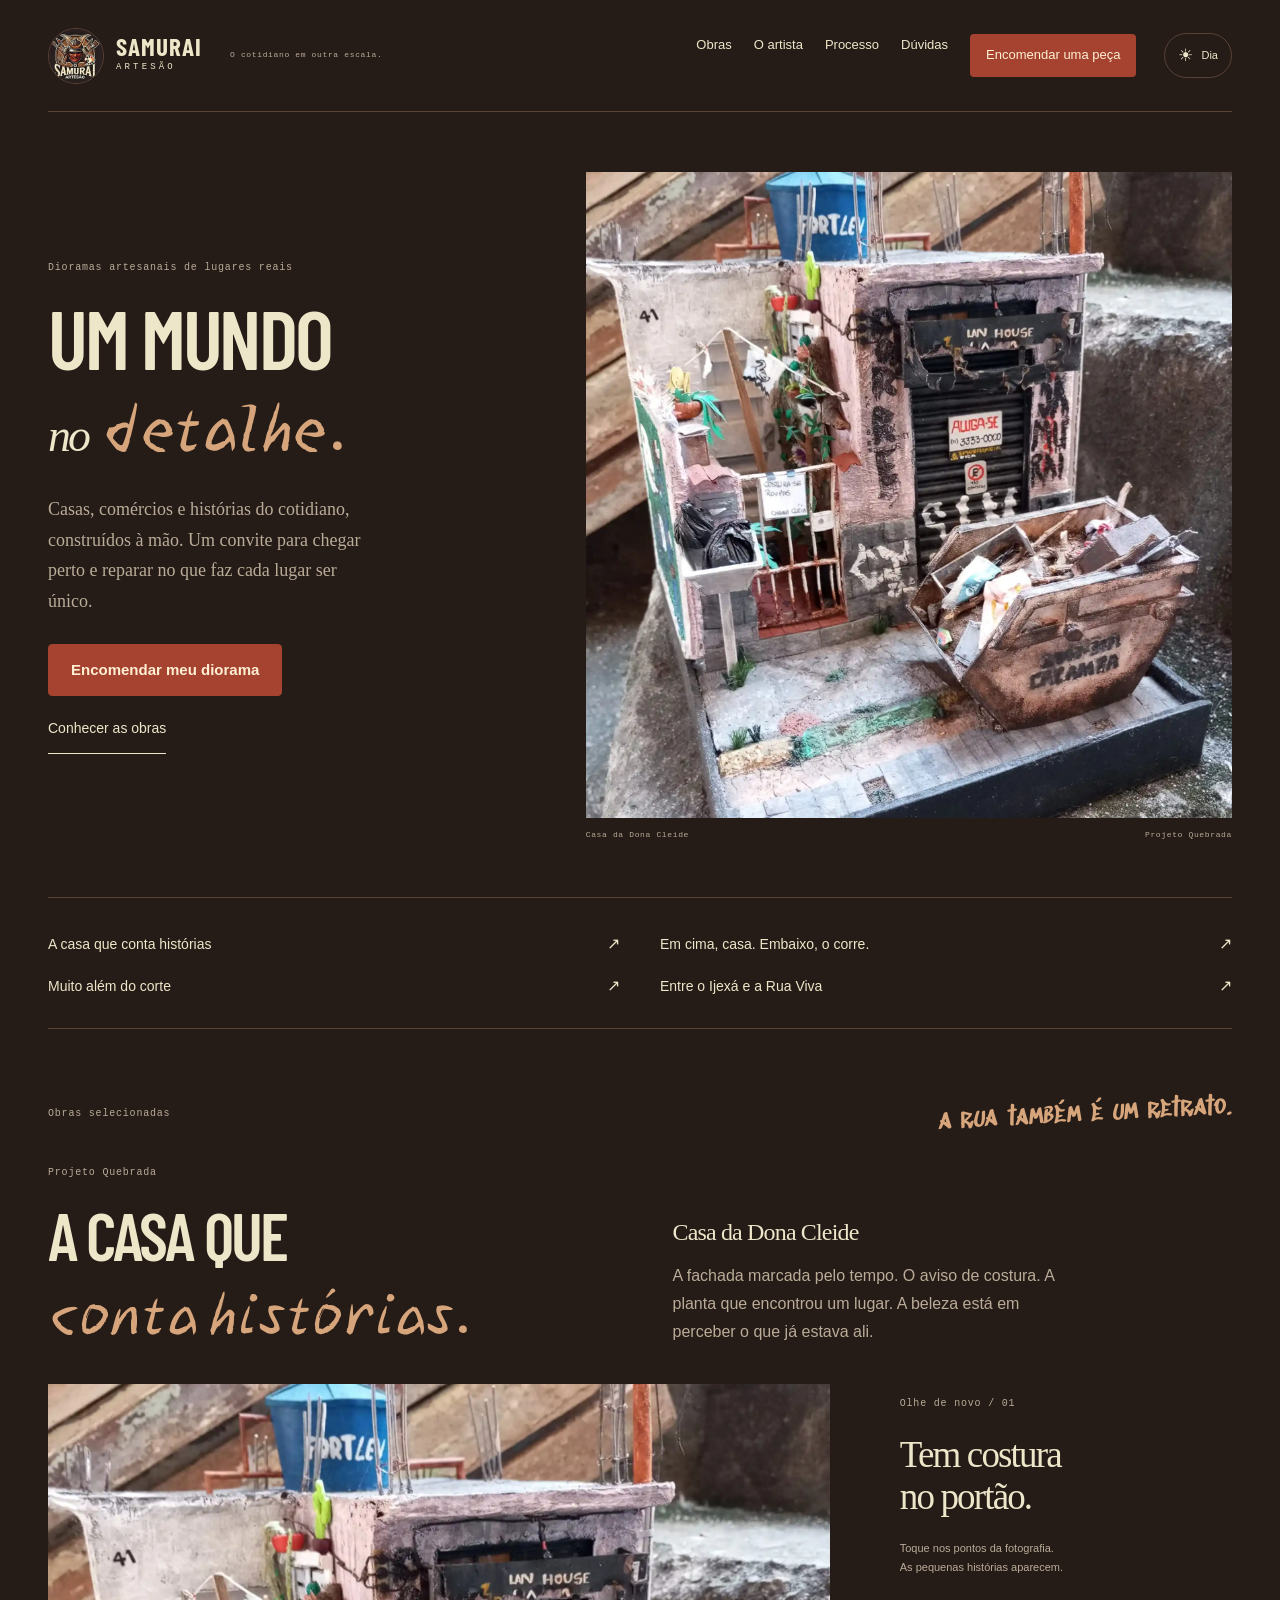
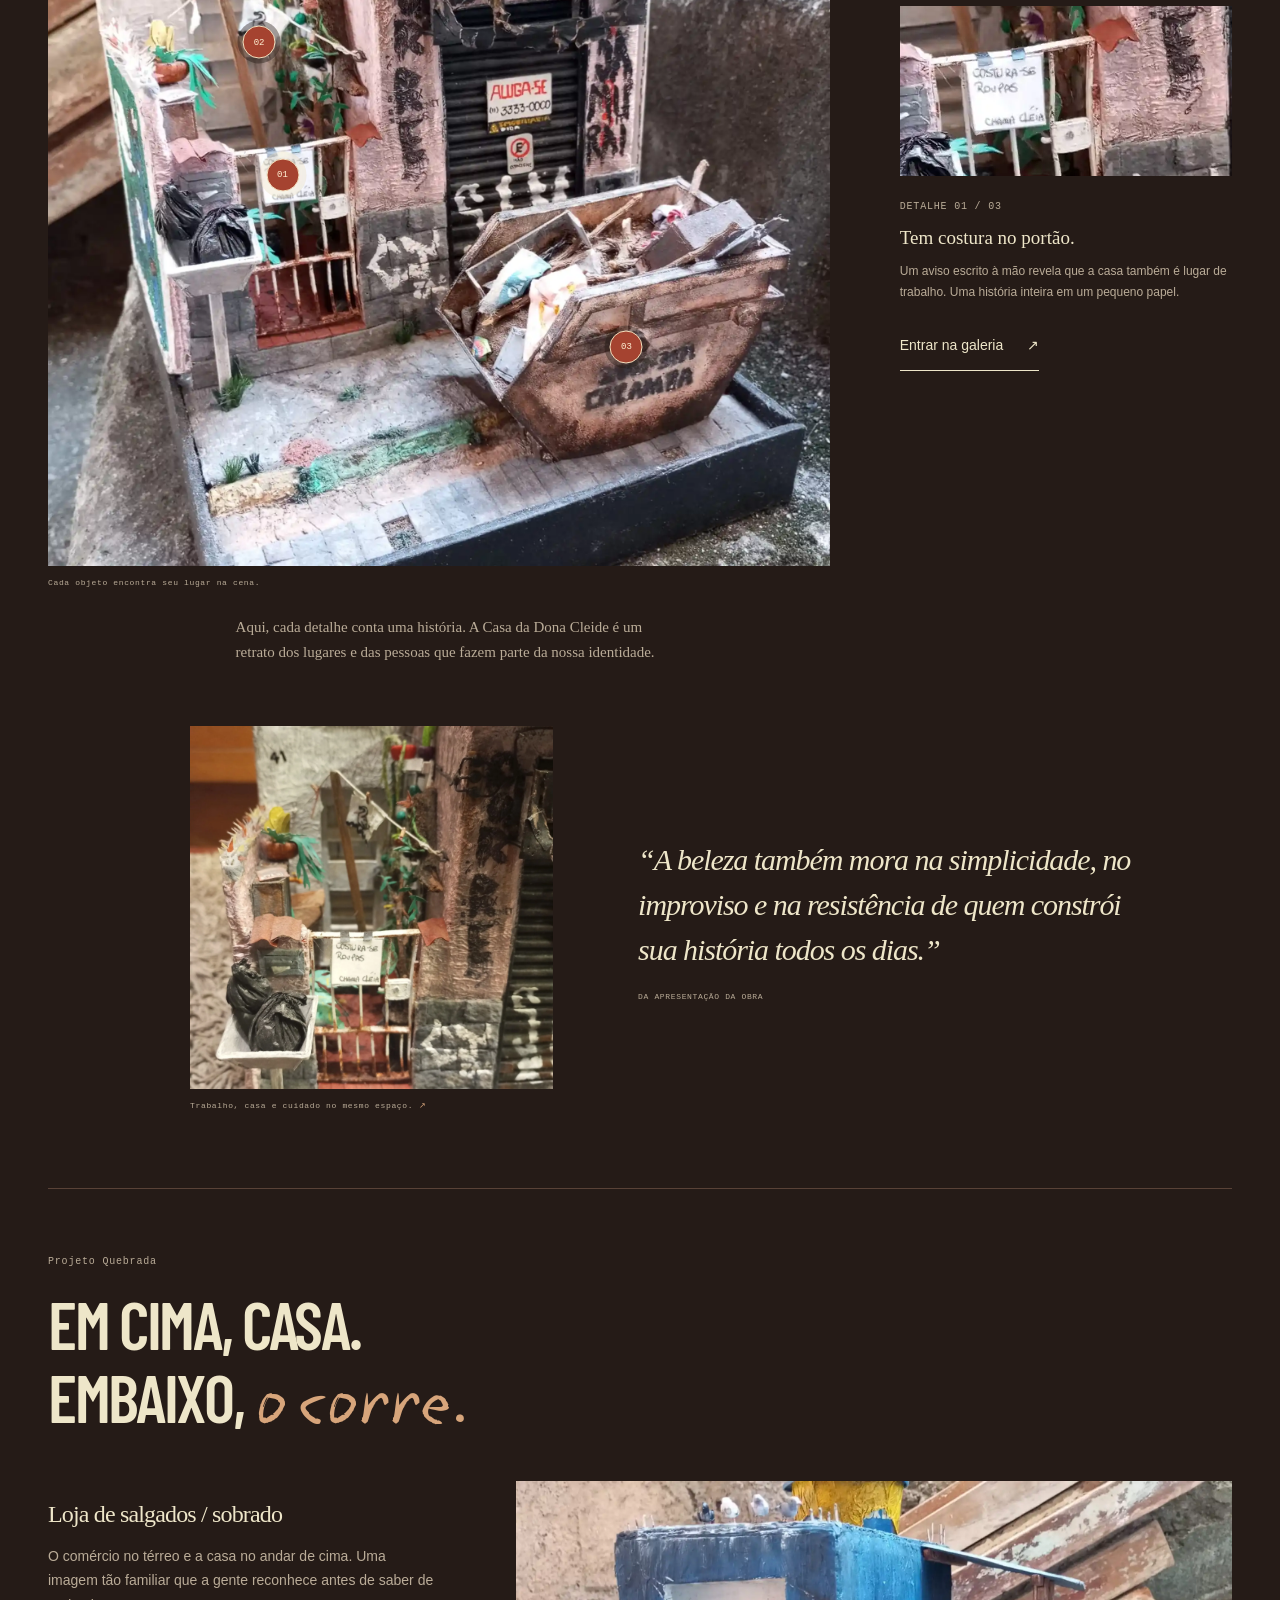
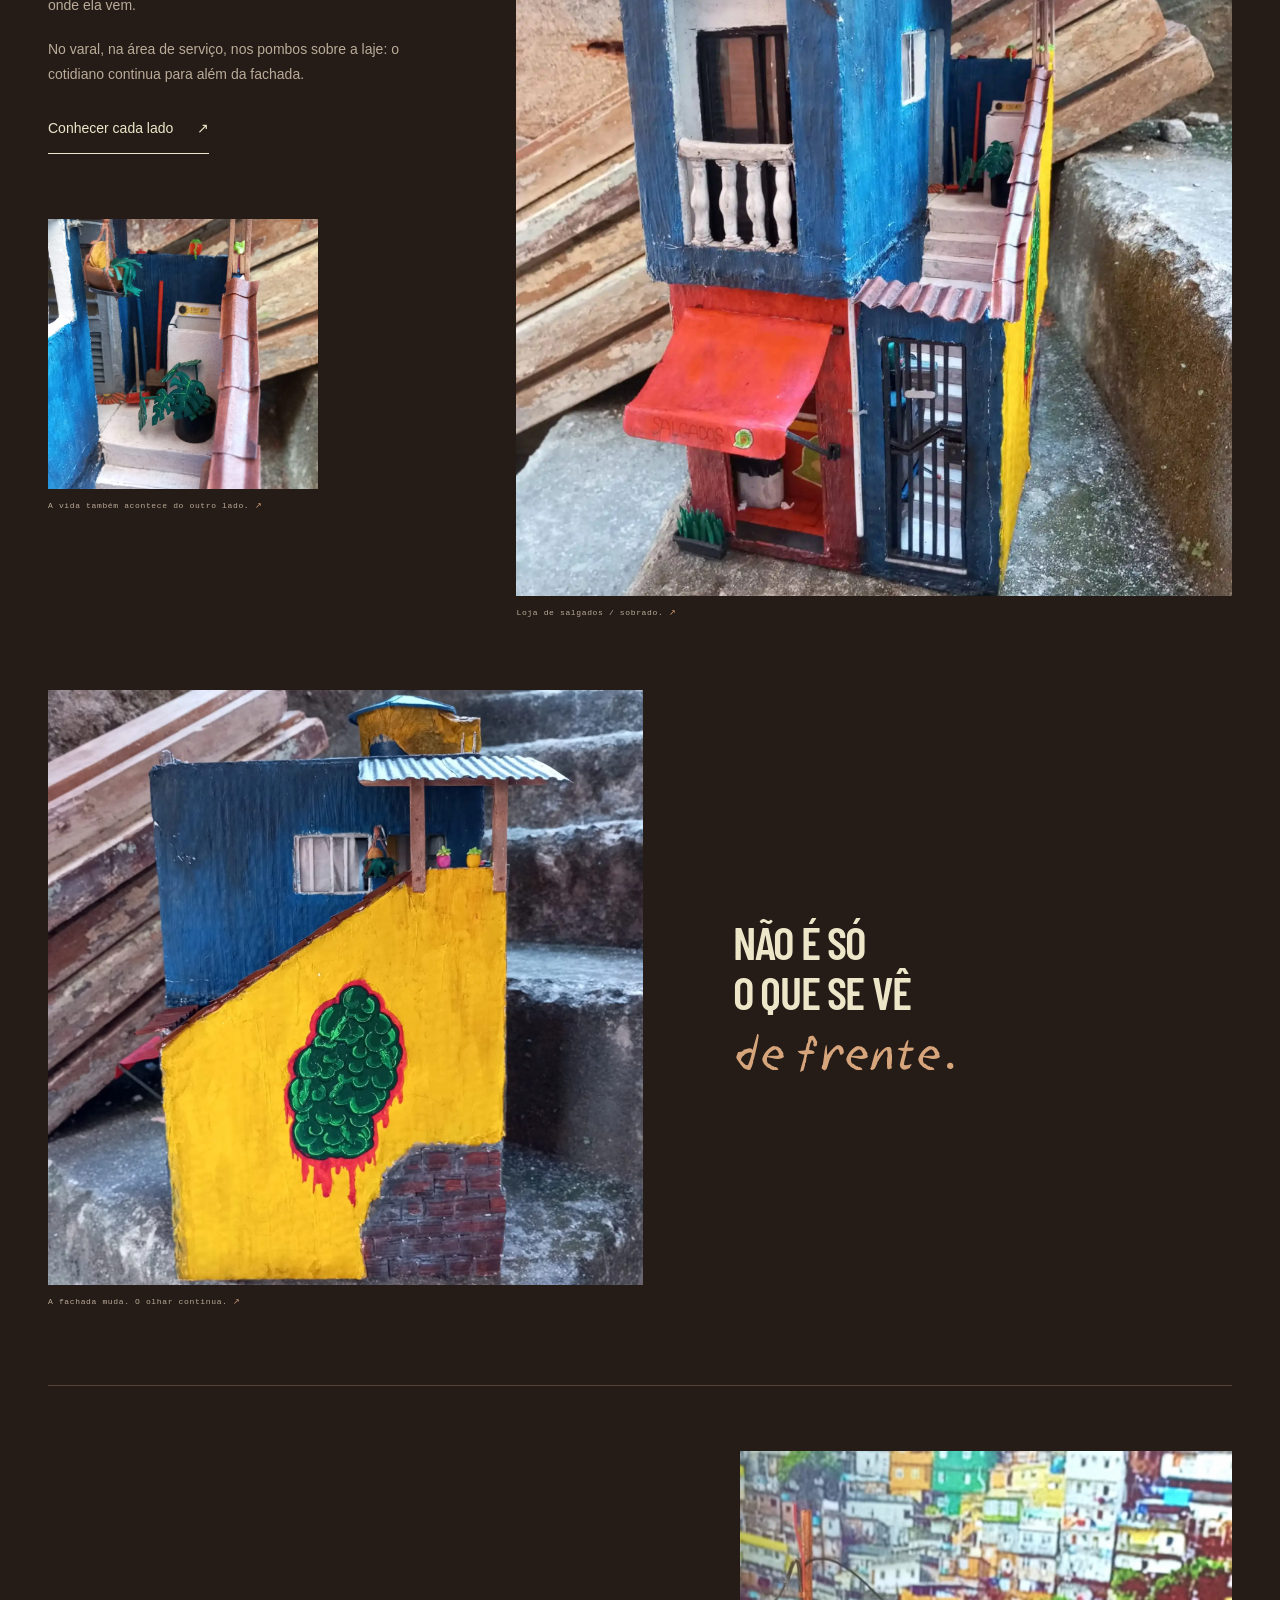
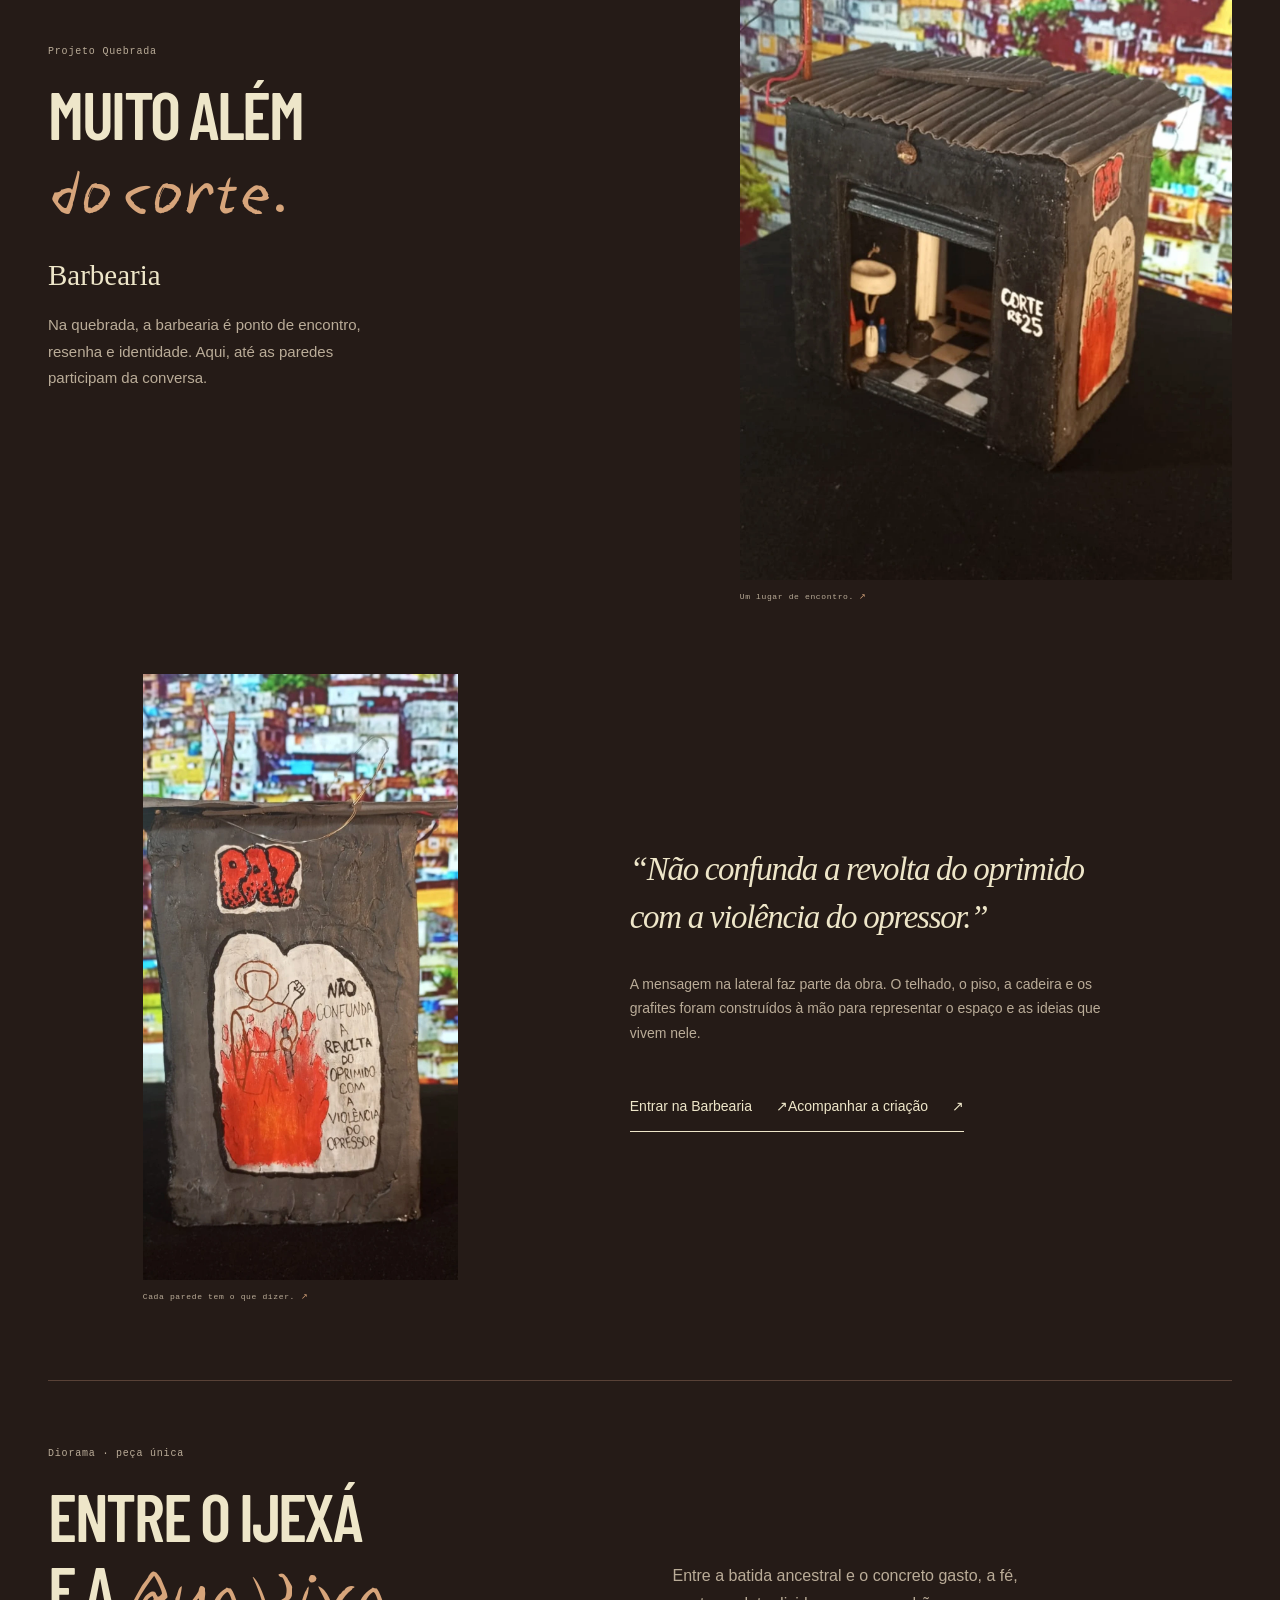
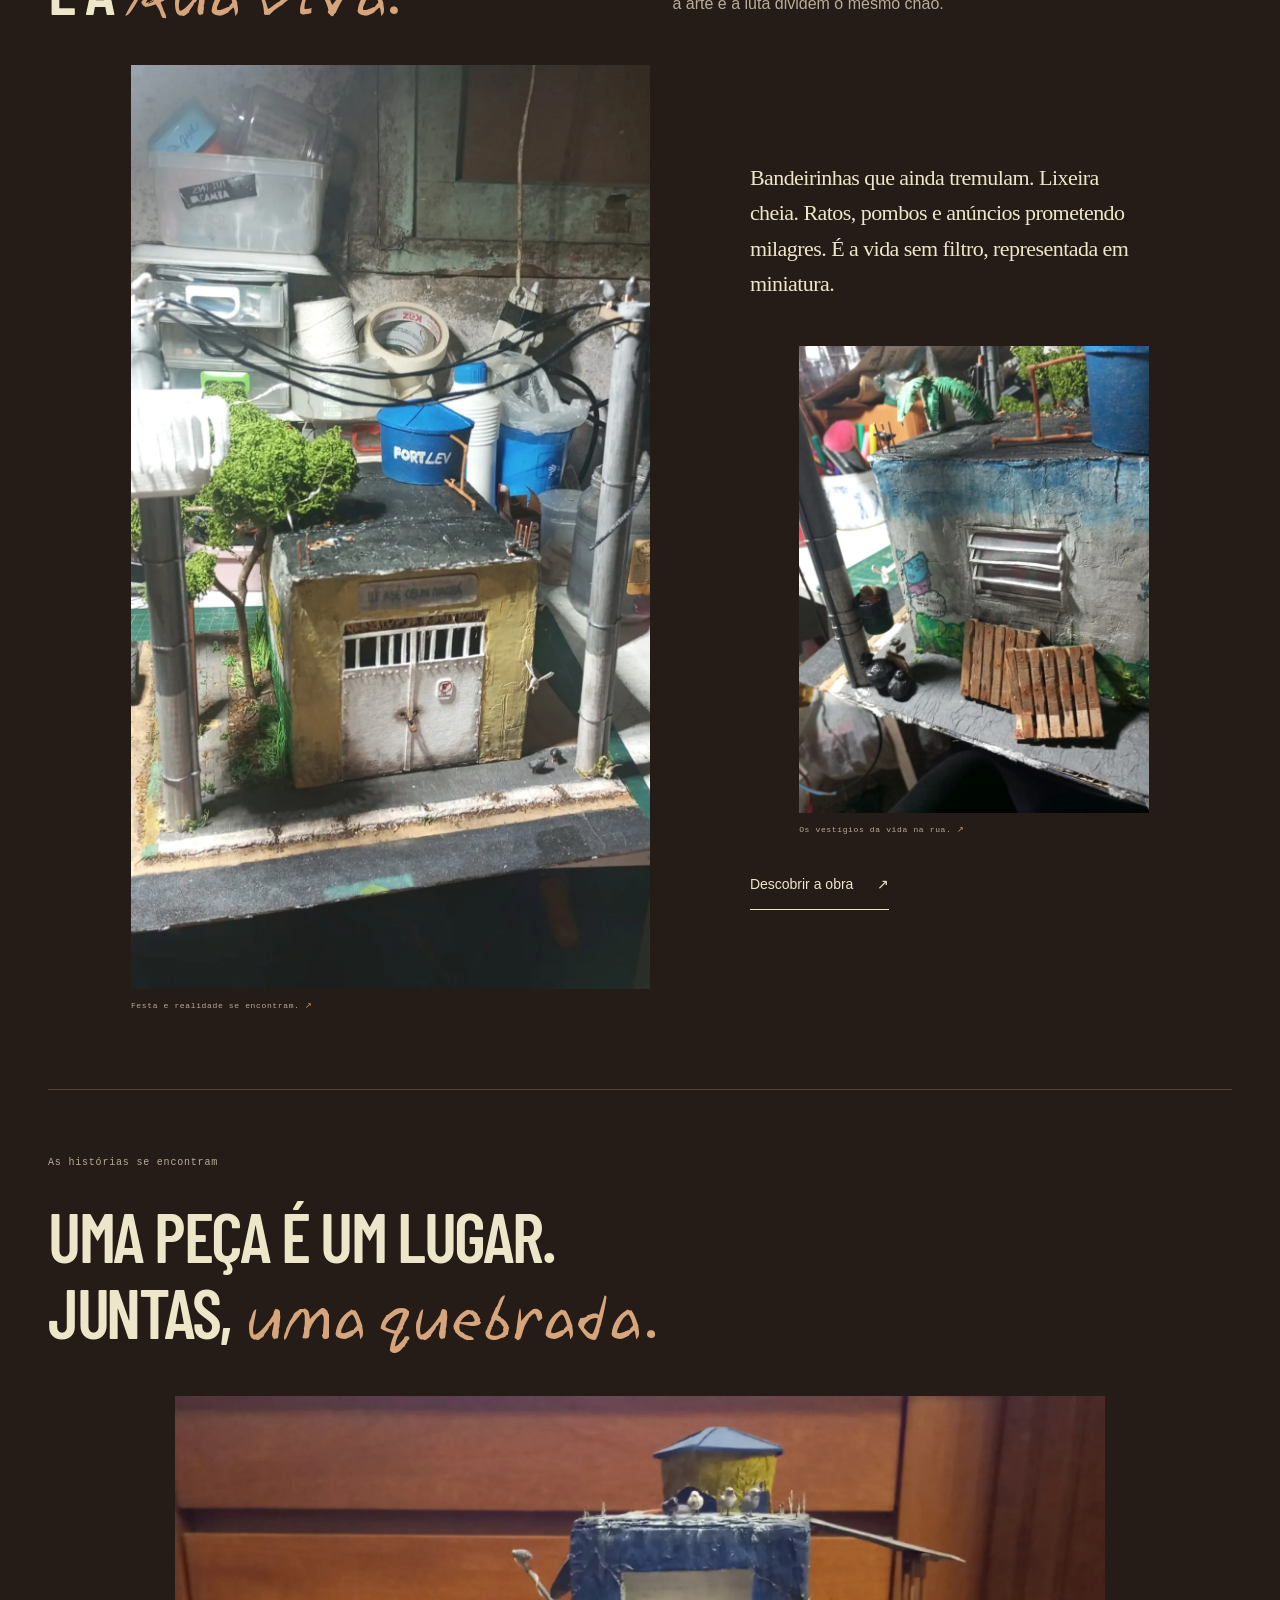
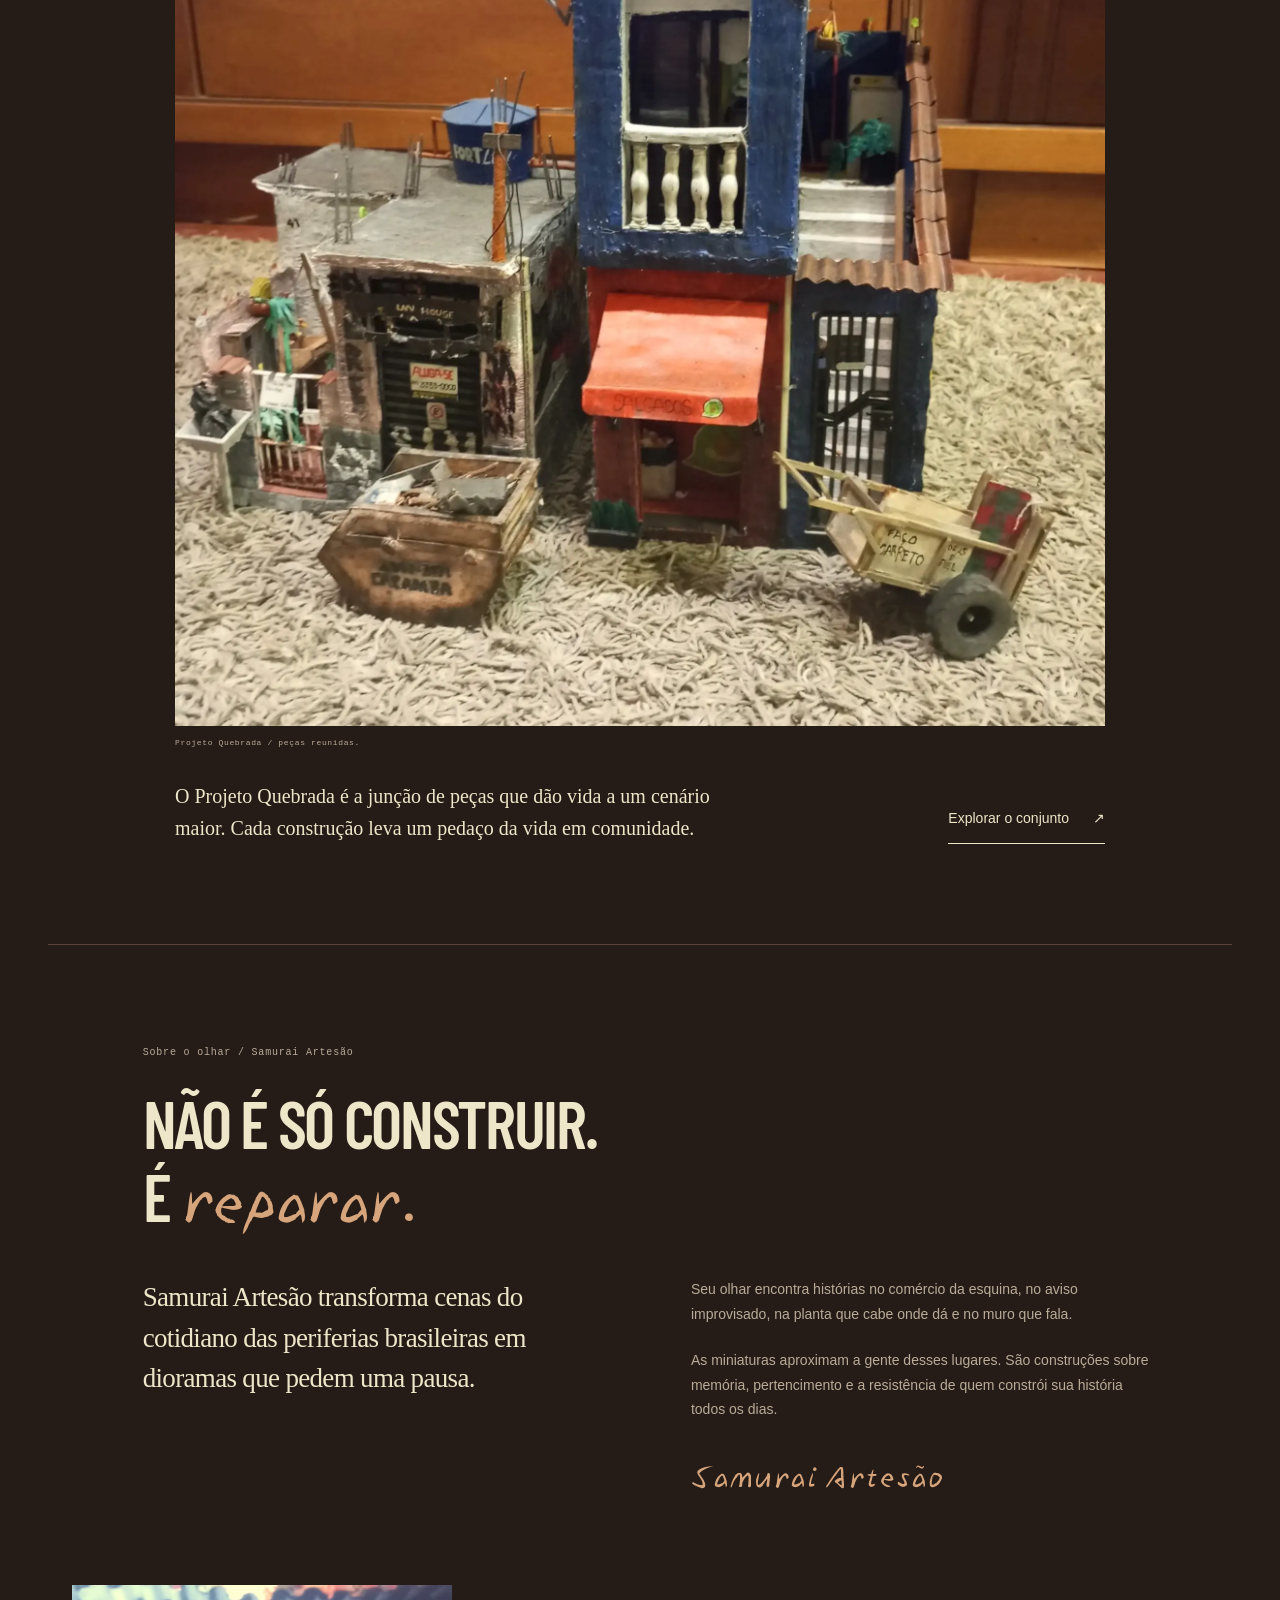
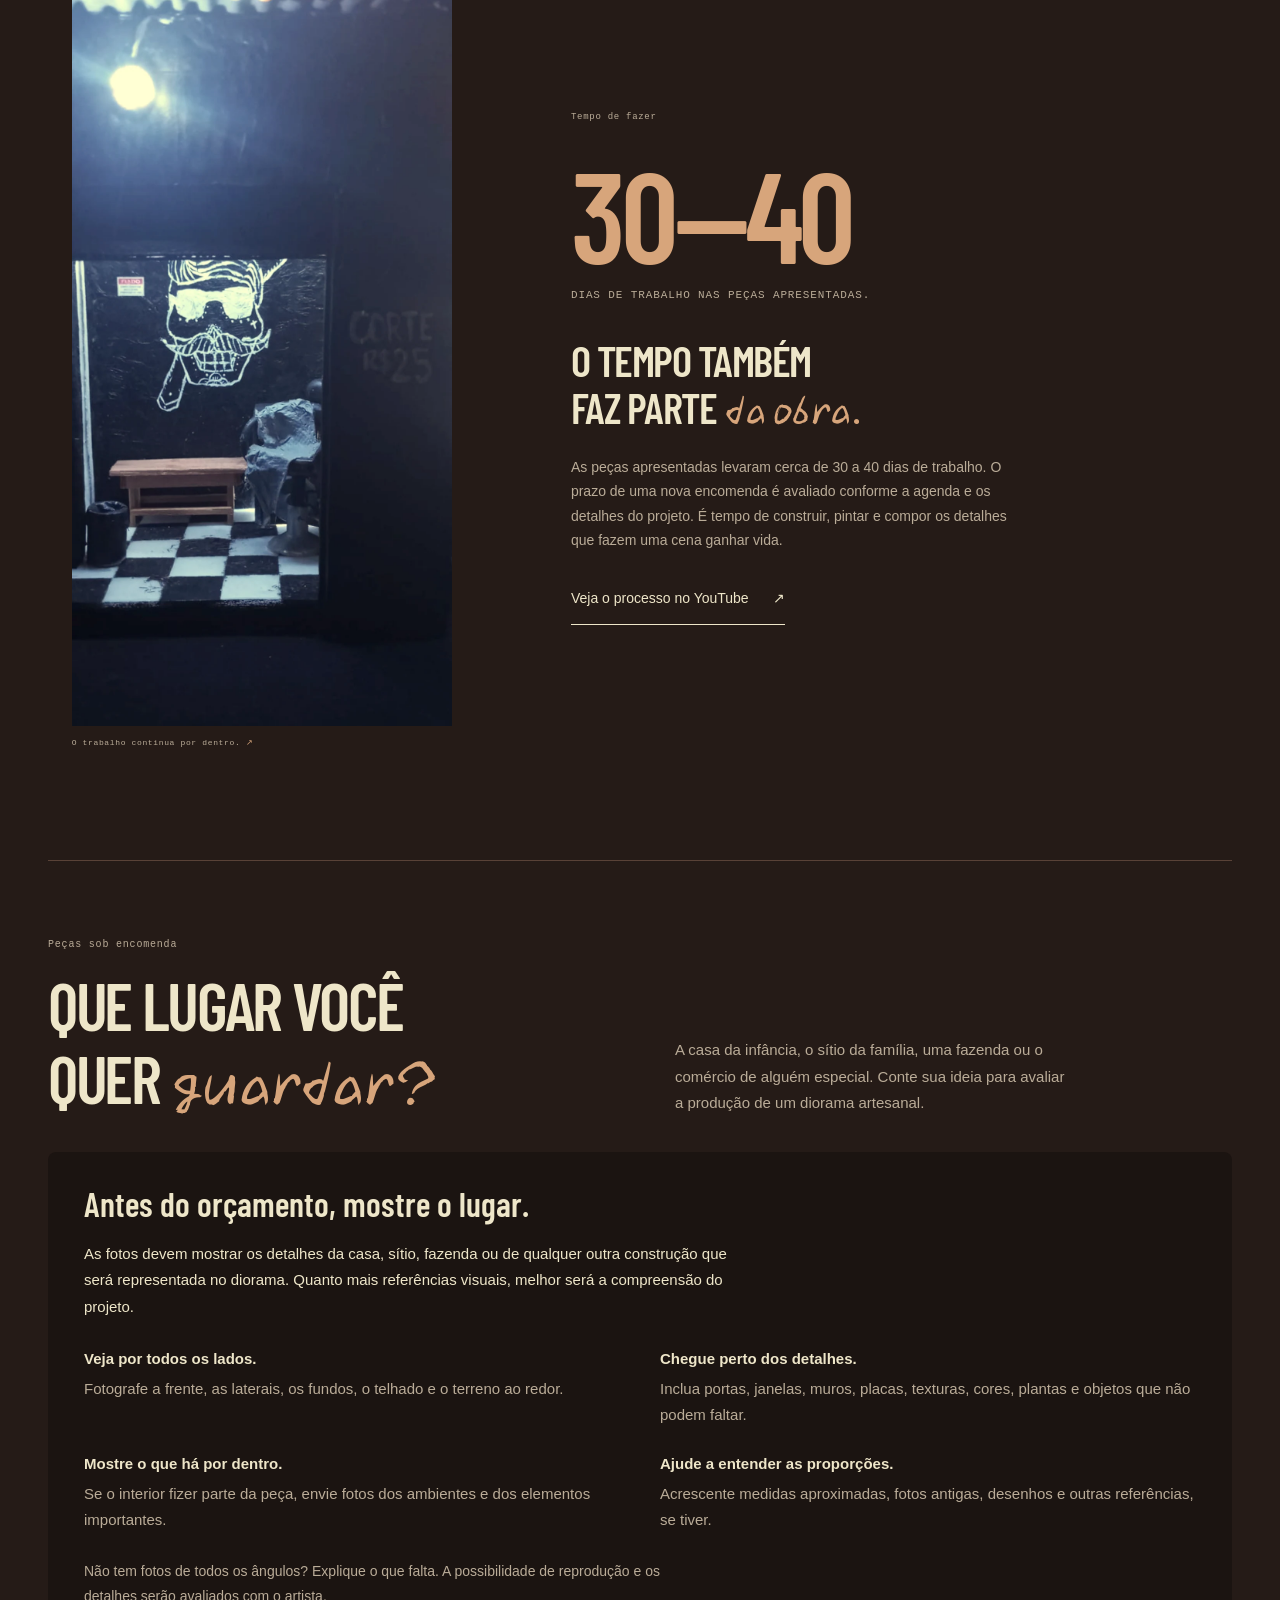
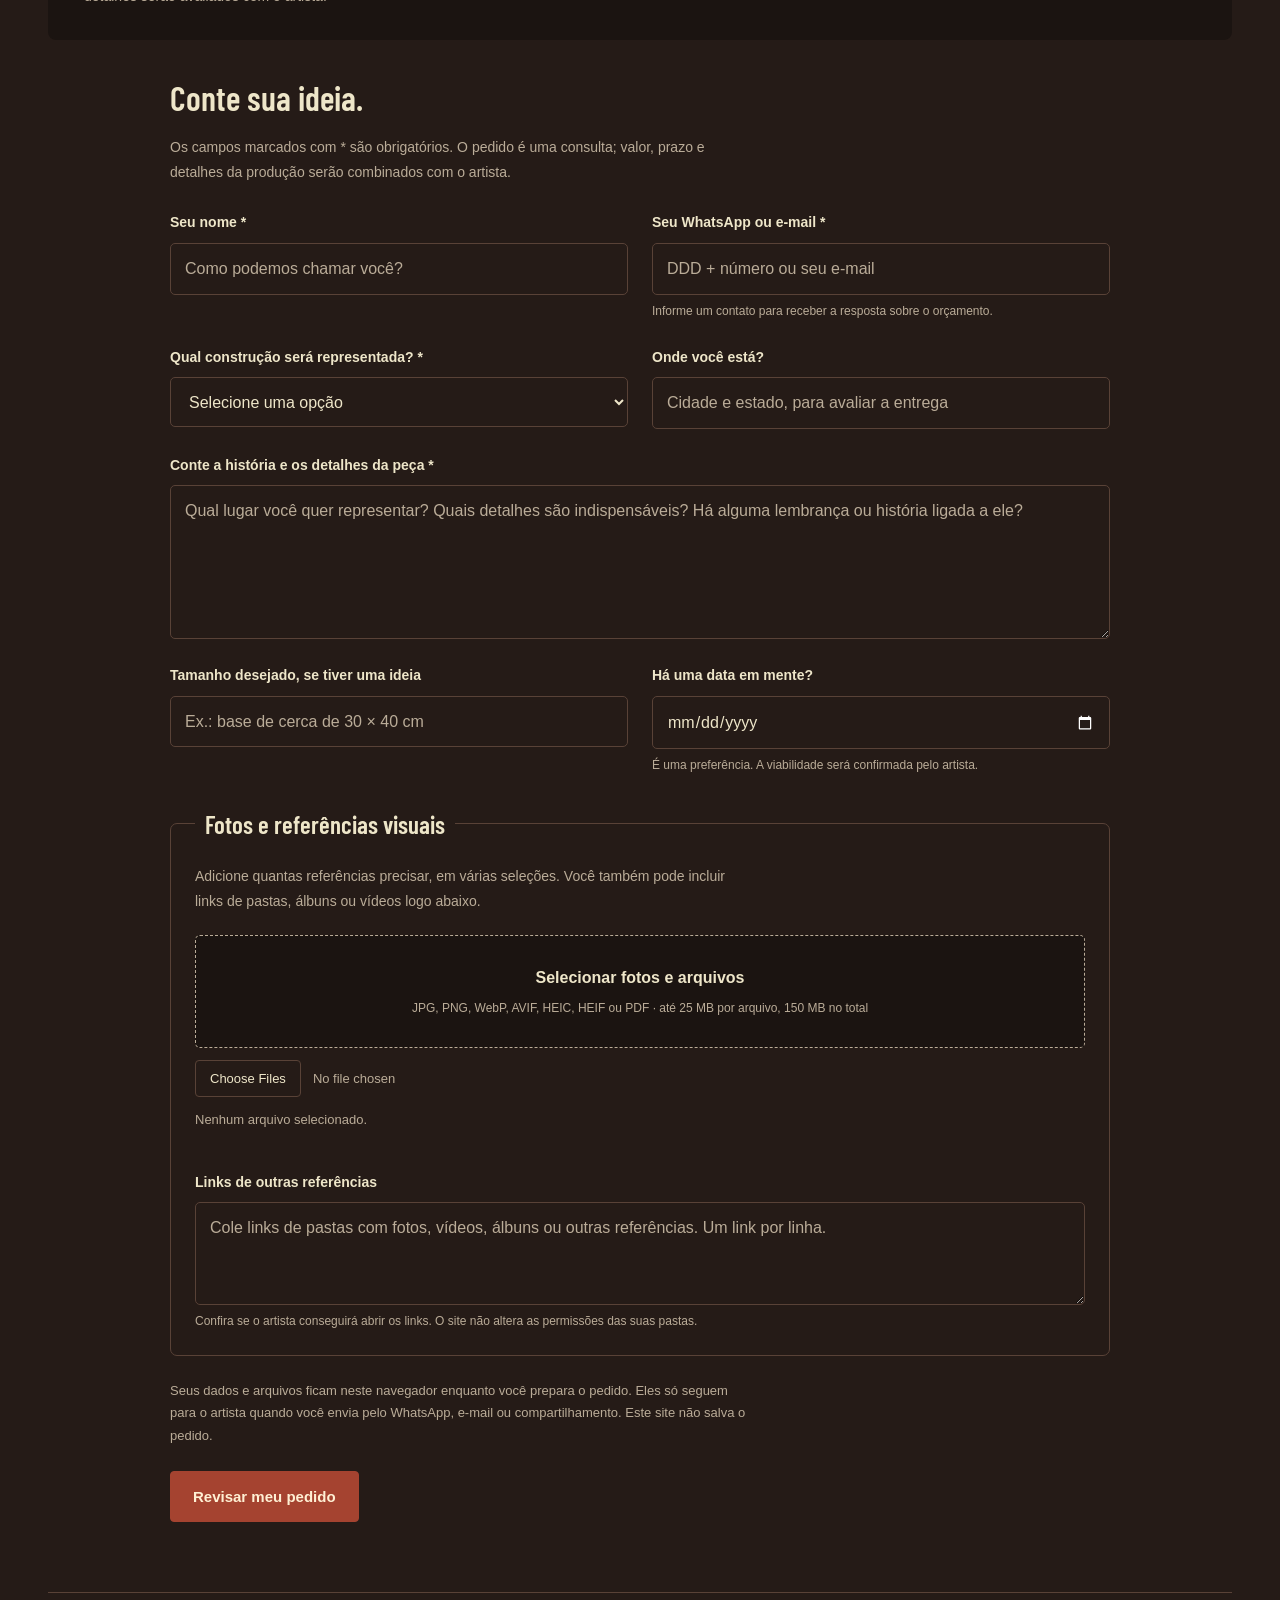
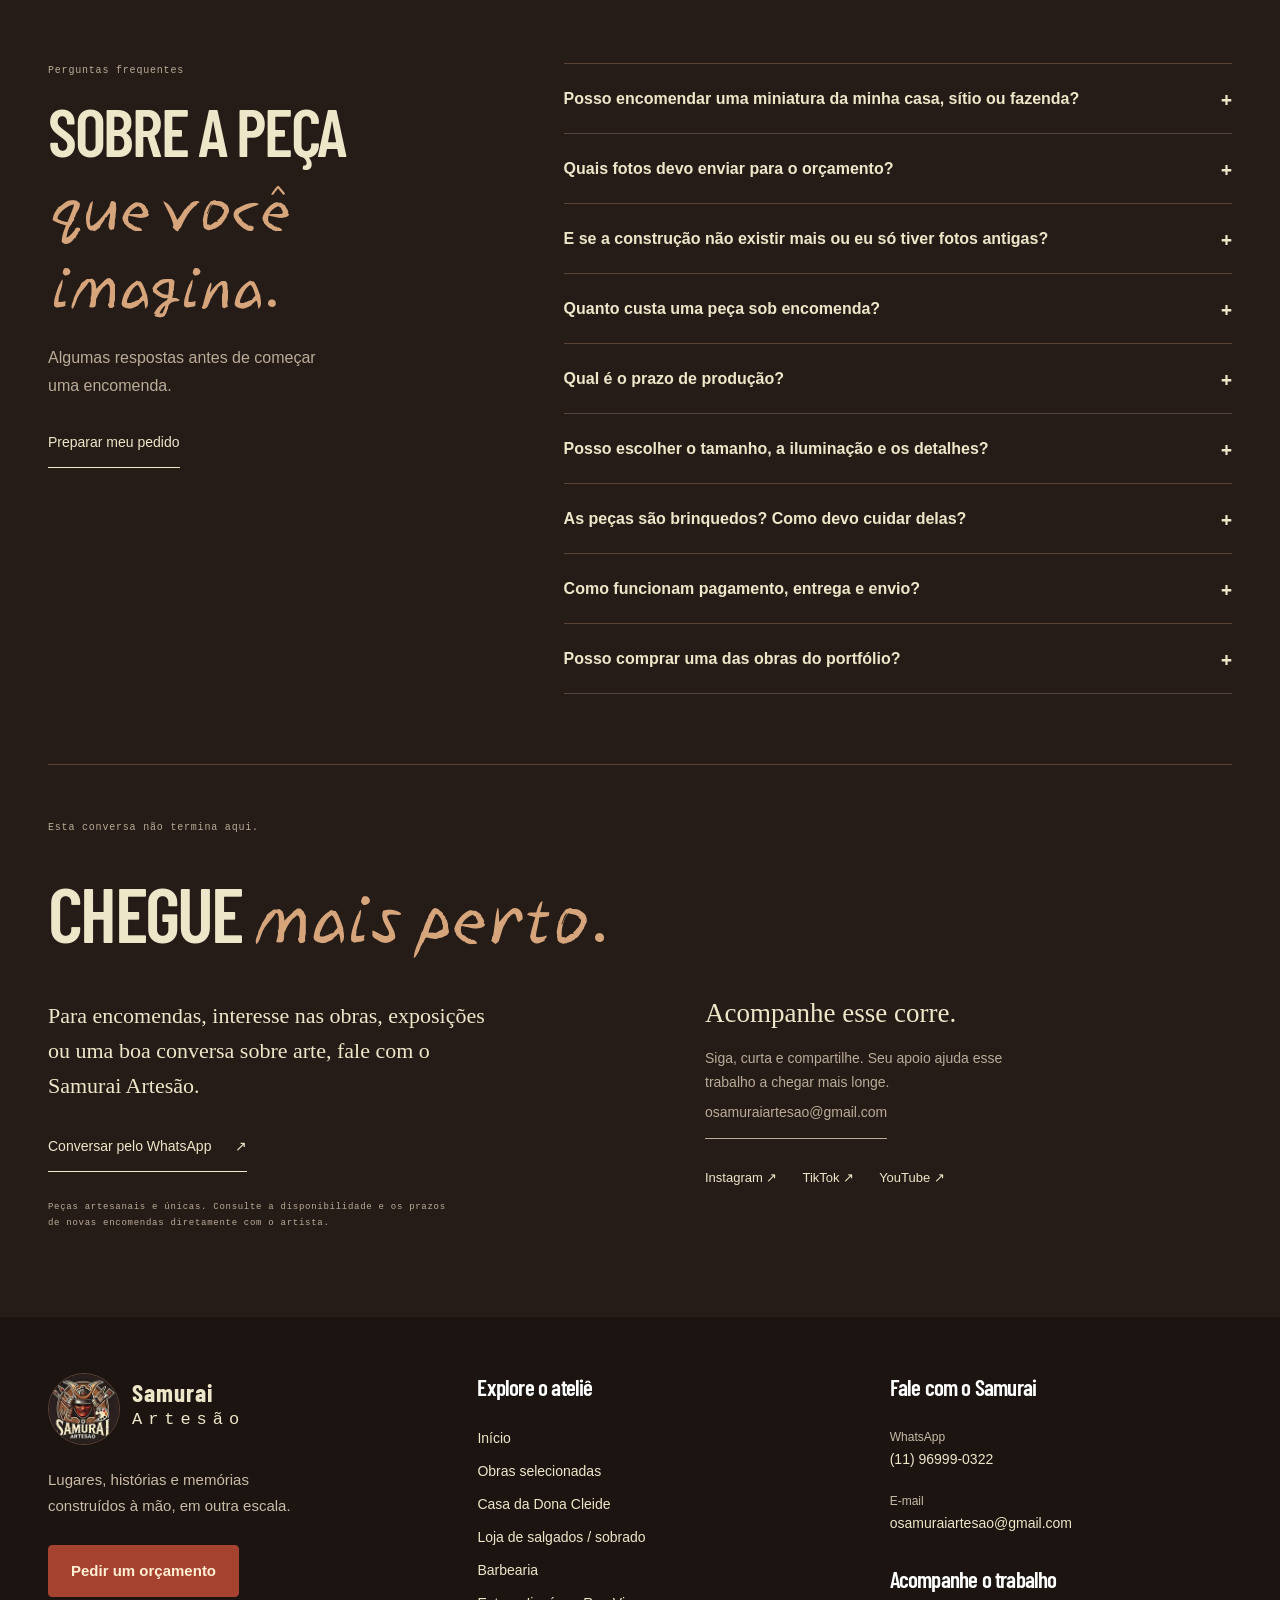
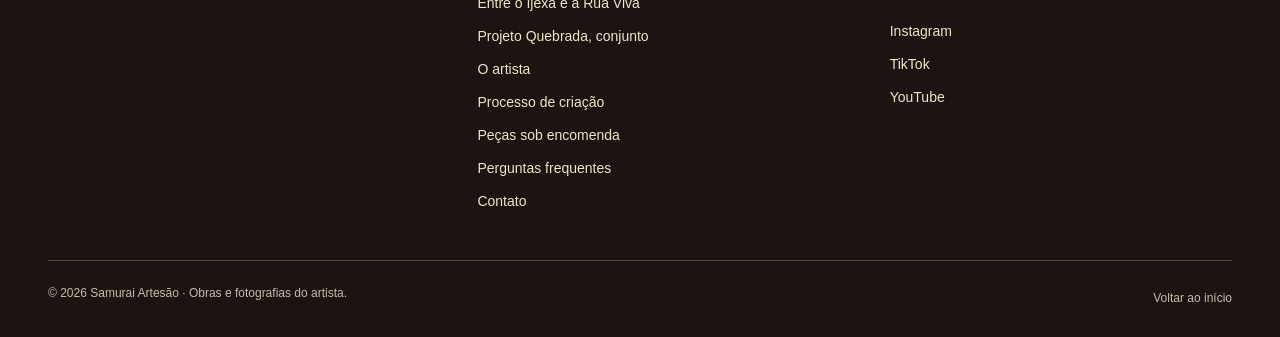
==== commit bbbb89ca: "Renova layout preservando identidade e adiciona encomendas com referências, FAQ e contatos" ====
--- a/index.html
+++ b/index.html
@@ -1,17 +1,41 @@
 <!doctype html>
-<html lang="pt-BR" data-theme="night"><head><meta charset="utf-8"><meta name="viewport" content="width=device-width,initial-scale=1"><meta name="theme-color" content="#251b17"><script>try{document.documentElement.dataset.theme=localStorage.getItem("samurai-theme")==="day"?"day":"night"}catch(e){document.documentElement.dataset.theme="night"}</script><title>Samurai Artesão — O cotidiano em outra escala</title><meta name="description" content="Dioramas artesanais que revelam a vida, a memória e a cultura das periferias brasileiras. Conheça as obras e o processo do Samurai Artesão."><meta property="og:type" content="website"><meta property="og:locale" content="pt_BR"><meta property="og:site_name" content="Samurai Artesão"><meta property="og:title" content="Vem ver a vida em outra escala."><meta property="og:description" content="Dioramas feitos à mão que transformam o cotidiano da quebrada em pequenos mundos. Conheça as obras do Samurai Artesão."><meta property="og:url" content="https://galpaodaevy.github.io/samurai-artesao/"><meta property="og:image" content="https://galpaodaevy.github.io/samurai-artesao/assets/compartilhar-samurai.jpg"><meta property="og:image:secure_url" content="https://galpaodaevy.github.io/samurai-artesao/assets/compartilhar-samurai.jpg"><meta property="og:image:type" content="image/jpeg"><meta property="og:image:width" content="1200"><meta property="og:image:height" content="630"><meta property="og:image:alt" content="Logo Samurai Artesão e Casa da Dona Cleide em miniatura, com o convite Chegue mais perto."><meta name="twitter:card" content="summary_large_image"><meta name="twitter:title" content="Vem ver a vida em outra escala."><meta name="twitter:description" content="Um mundo inteiro cabe nos detalhes. Conheça os dioramas do Samurai Artesão."><meta name="twitter:image" content="https://galpaodaevy.github.io/samurai-artesao/assets/compartilhar-samurai.jpg"><meta name="twitter:image:alt" content="Logo Samurai Artesão e a obra Casa da Dona Cleide"><link rel="canonical" href="https://galpaodaevy.github.io/samurai-artesao/"><link rel="icon" href="assets/favicon-32.png" type="image/png"><link rel="apple-touch-icon" href="assets/apple-touch-icon.png"><link rel="stylesheet" href="assets/fonts/fonts.css"><link rel="stylesheet" href="styles.css"><script src="app.js" defer></script></head><body>
+<html lang="pt-BR" data-theme="night"><head><meta charset="utf-8"><meta name="viewport" content="width=device-width,initial-scale=1"><meta name="theme-color" content="#251b17"><script>try{document.documentElement.dataset.theme=localStorage.getItem("samurai-theme")==="day"?"day":"night"}catch(e){document.documentElement.dataset.theme="night"}</script><title>Samurai Artesão — O cotidiano em outra escala</title><meta name="description" content="Dioramas artesanais que revelam a vida, a memória e a cultura das periferias brasileiras. Conheça as obras e o processo do Samurai Artesão."><meta property="og:type" content="website"><meta property="og:locale" content="pt_BR"><meta property="og:site_name" content="Samurai Artesão"><meta property="og:title" content="Vem ver a vida em outra escala."><meta property="og:description" content="Dioramas feitos à mão que transformam o cotidiano da quebrada em pequenos mundos. Conheça as obras do Samurai Artesão."><meta property="og:url" content="https://galpaodaevy.github.io/samurai-artesao/"><meta property="og:image" content="https://galpaodaevy.github.io/samurai-artesao/assets/compartilhar-samurai.jpg"><meta property="og:image:secure_url" content="https://galpaodaevy.github.io/samurai-artesao/assets/compartilhar-samurai.jpg"><meta property="og:image:type" content="image/jpeg"><meta property="og:image:width" content="1200"><meta property="og:image:height" content="630"><meta property="og:image:alt" content="Logo Samurai Artesão e Casa da Dona Cleide em miniatura, com o convite Chegue mais perto."><meta name="twitter:card" content="summary_large_image"><meta name="twitter:title" content="Vem ver a vida em outra escala."><meta name="twitter:description" content="Um mundo inteiro cabe nos detalhes. Conheça os dioramas do Samurai Artesão."><meta name="twitter:image" content="https://galpaodaevy.github.io/samurai-artesao/assets/compartilhar-samurai.jpg"><meta name="twitter:image:alt" content="Logo Samurai Artesão e a obra Casa da Dona Cleide"><link rel="canonical" href="https://galpaodaevy.github.io/samurai-artesao/"><link rel="icon" href="assets/favicon-32.png" type="image/png"><link rel="apple-touch-icon" href="assets/apple-touch-icon.png"><link rel="stylesheet" href="assets/fonts/fonts.css"><link rel="stylesheet" href="styles.css?v=20261019-mobile"><link rel="stylesheet" href="atelie.css?v=20261023"><script src="app.js?v=20261023" defer></script><script src="encomendas.js?v=20261023" defer></script></head><body>
 <a class="skip-link" href="#conteudo">Pular para o conteúdo</a>
-<header class="masthead"><a class="brand" href="#inicio" aria-label="Samurai Artesão — início"><img src="assets/logo-instagram.jpg" width="56" height="56" alt="Logo original Samurai Artesão"><span>SAMURAI<small>ARTESÃO</small></span></a><p class="masthead-note">COTIDIANO, MEMÓRIA<br>E CONSTRUÇÃO MANUAL.</p><nav aria-label="Navegação principal"><a href="#obras">O portfólio</a><a href="#olhar">O artista</a><a href="#contato">Contato ↗</a></nav><button class="theme-toggle" type="button" aria-label="Ativar modo dia" aria-pressed="false"><span class="theme-icon" aria-hidden="true">☀</span><span class="theme-label">Dia</span></button></header>
+<header class="masthead"><a class="brand" href="#inicio" aria-label="Samurai Artesão — início"><img src="assets/logo-instagram.jpg" width="56" height="56" alt="Logo original Samurai Artesão"><span>SAMURAI<small>ARTESÃO</small></span></a><p class="masthead-note">O cotidiano em outra escala.</p><button class="menu-toggle" type="button" aria-expanded="false" aria-controls="mobile-menu"><span aria-hidden="true">☰</span> Índice</button><nav class="desktop-nav" aria-label="Navegação principal"><a href="#obras">Obras</a><a href="#olhar">O artista</a><a href="#processo">Processo</a><a href="#duvidas">Dúvidas</a><a class="nav-order" href="#encomendas">Encomendar uma peça</a></nav><button class="theme-toggle" type="button" aria-label="Ativar modo dia" aria-pressed="false"><span class="theme-icon" aria-hidden="true">☀</span><span class="theme-label">Dia</span></button><nav id="mobile-menu" class="mobile-menu" aria-label="Índice para celular" hidden><a href="#inicio">Capa <span>↑</span></a><a href="#dona-cleide">01 · Casa da Dona Cleide <span>↗</span></a><a href="#sobrado">02 · Loja de salgados / sobrado <span>↗</span></a><a href="#barbearia">03 · Barbearia <span>↗</span></a><a href="#ijexa">04 · Entre o Ijexá e a Rua Viva <span>↗</span></a><a href="#olhar">O artista <span>↗</span></a><a href="#processo">O processo <span>↗</span></a><a href="#encomendas">Pedir orçamento <span>↗</span></a><a href="#duvidas">Perguntas frequentes <span>↗</span></a><a href="#contato">Contato e redes <span>↗</span></a></nav></header>
 <main id="conteudo" class="publication">
-<section class="cover" id="inicio"><div class="running-head"><span>PORTFÓLIO / DIORAMAS ARTESANAIS</span><span>SAMURAI ARTESÃO</span></div><h1>Um mundo<br><span>no</span> <em>detalhe.</em></h1><div class="cover-composition"><div class="cover-deck"><p class="folio">CARTA DE ABERTURA</p><p>A vida da quebrada<br>cabe na palma da mão.<br>Mas nunca é pequena.</p><a class="text-link" href="#obras">Comece a leitura <span>↓</span></a></div><figure class="photo cover-photo"><img src="assets/casa-da-dona-cleide-003.webp" width="1920" height="1920" alt="Casa da Dona Cleide: a fachada, as plantas e a caçamba construídas em miniatura" fetchpriority="high" decoding="async"><figcaption><span>CASA DA DONA CLEIDE</span><span>PROJETO QUEBRADA — FIG. 01</span></figcaption></figure><p class="cover-margin">O BRASIL REAL.<br>VISTO DE PERTO.</p></div><p class="cover-ending">Há histórias nos lugares por onde a gente passa.<br>Samurai Artesão constrói um jeito de olhar para elas.</p></section>
-<nav class="contents" aria-label="Índice do portfólio"><span class="folio">NESTA EDIÇÃO</span><a href="#dona-cleide"><span>01</span> A casa que conta histórias <b>↗</b></a><a href="#sobrado"><span>02</span> Em cima, casa. Embaixo, o corre. <b>↗</b></a><a href="#barbearia"><span>03</span> Muito além do corte <b>↗</b></a><a href="#ijexa"><span>04</span> Entre o Ijexá e a Rua Viva <b>↗</b></a></nav>
-<div id="obras" class="chapter-start"><span class="folio">OBRAS SELECIONADAS</span><p class="hand-note">a rua também é um retrato.</p></div>
-<article class="story story-cleide" id="dona-cleide"><header class="story-heading"><p class="folio">01 / PROJETO QUEBRADA</p><h2>A casa que<br><em>conta histórias.</em></h2><div class="story-deck"><h3>Casa da Dona Cleide</h3><p>A fachada marcada pelo tempo. O aviso de costura. A planta que encontrou um lugar. A beleza está em perceber o que já estava ali.</p></div></header><div class="cleide-layout"><div class="cleide-photograph"><figure class="photo"><div class="look-photo"><img src="assets/casa-da-dona-cleide-003.webp" width="1920" height="1920" alt="Casa da Dona Cleide com três pontos para explorar detalhes reais da obra" loading="lazy" decoding="async"><button class="hotspot" style="--x:30%;--y:50%" data-detail="0" aria-label="Explorar o aviso de costura" aria-pressed="true">01</button><button class="hotspot" style="--x:27%;--y:33%" data-detail="1" aria-label="Explorar as plantas improvisadas" aria-pressed="false">02</button><button class="hotspot" style="--x:74%;--y:72%" data-detail="2" aria-label="Explorar a caçamba de entulho" aria-pressed="false">03</button></div><figcaption>FIG. 02 — CADA OBJETO ENCONTRA SEU LUGAR NA CENA.</figcaption></figure><p class="photo-footnote">Aqui, cada detalhe conta uma história. A Casa da Dona Cleide é um retrato dos lugares e das pessoas que fazem parte da nossa identidade.</p></div><div class="detail-aside"><span class="folio">OLHE DE NOVO / 01</span><h3>Tem costura<br>no portão.</h3><p class="detail-intro">Toque nos pontos da fotografia.<br>As pequenas histórias aparecem.</p><div class="detail-zoom" id="detail-zoom" role="img" aria-label="Ampliação do aviso de costura no portão"></div><div aria-live="polite" aria-atomic="true"><p id="detail-number" class="folio">DETALHE 01 / 03</p><h4 id="detail-title">Tem costura no portão.</h4><p id="detail-text">Um aviso escrito à mão revela que a casa também é lugar de trabalho. Uma história inteira em um pequeno papel.</p></div><button class="text-link" data-work="dona-cleide">Entrar na galeria <span>↗</span></button></div></div><div class="cleide-coda"><figure class="photo detail-photo"><button class="photo-open" data-work="dona-cleide" aria-label="Explorar O portão, o aviso e as plantas da Casa da Dona Cleide"><img src="assets/casa-da-dona-cleide-028.webp" width="1920" height="1920" alt="O portão, o aviso e as plantas da Casa da Dona Cleide" loading="lazy" decoding="async"></button><figcaption>FIG. 03 — TRABALHO, CASA E CUIDADO NO MESMO ESPAÇO.</figcaption></figure><blockquote>“A beleza também mora na simplicidade, no improviso e na resistência de quem constrói sua história todos os dias.”<cite>DA APRESENTAÇÃO DA OBRA</cite></blockquote></div></article>
-<article class="story story-sobrado" id="sobrado"><header class="story-heading"><p class="folio">02 / PROJETO QUEBRADA</p><h2>Em cima, casa.<br>Embaixo, <em>o corre.</em></h2></header><div class="sobrado-layout"><div class="sobrado-text"><h3>Loja de salgados / sobrado</h3><p>O comércio no térreo e a casa no andar de cima. Uma imagem tão familiar que a gente reconhece antes de saber de onde ela vem.</p><p>No varal, na área de serviço, nos pombos sobre a laje: o cotidiano continua para além da fachada.</p><button class="text-link" data-work="sobrado">Conhecer cada lado <span>↗</span></button><figure class="photo small-inset"><button class="photo-open" data-work="sobrado" aria-label="Explorar Tanque, varal e plantas na área de serviço do sobrado"><img src="assets/sobrado-com-salgados-021.webp" width="1920" height="1920" alt="Tanque, varal e plantas na área de serviço do sobrado" loading="lazy" decoding="async"></button><figcaption>FIG. 05 — A VIDA TAMBÉM ACONTECE DO OUTRO LADO.</figcaption></figure></div><figure class="photo sobrado-main"><button class="photo-open" data-work="sobrado" aria-label="Explorar Sobrado azul com loja de salgados e toldo vermelho"><img src="assets/sobrado-com-salgados-004.webp" width="1920" height="1920" alt="Sobrado azul com loja de salgados e toldo vermelho" loading="lazy" decoding="async"></button><figcaption>FIG. 04 — LOJA DE SALGADOS / SOBRADO.</figcaption></figure></div><div class="sobrado-bottom"><figure class="photo "><button class="photo-open" data-work="sobrado" aria-label="Explorar A parede amarela e o grafite na lateral do sobrado"><img src="assets/sobrado-com-salgados-014.webp" width="1920" height="1920" alt="A parede amarela e o grafite na lateral do sobrado" loading="lazy" decoding="async"></button><figcaption>FIG. 06 — A FACHADA MUDA. O OLHAR CONTINUA.</figcaption></figure><p class="side-note">Não é só<br>o que se vê<br><em>de frente.</em></p></div></article>
-<article class="story story-barbearia" id="barbearia"><div class="barber-opening"><header class="story-heading"><p class="folio">03 / PROJETO QUEBRADA</p><h2>Muito além<br><em>do corte.</em></h2><h3>Barbearia</h3><p>Na quebrada, a barbearia é ponto de encontro, resenha e identidade. Aqui, até as paredes participam da conversa.</p></header><figure class="photo barber-main"><button class="photo-open" data-work="barbearia" aria-label="Explorar A Barbearia artesanal com telhado de fibrocimento e piso xadrez"><img src="assets/barbearia-034.webp" width="1296" height="1920" alt="A Barbearia artesanal com telhado de fibrocimento e piso xadrez" loading="lazy" decoding="async"></button><figcaption>FIG. 07 — UM LUGAR DE ENCONTRO.</figcaption></figure></div><div class="barber-second"><figure class="photo mural-photo"><button class="photo-open" data-work="barbearia" aria-label="Explorar Mural com mensagem de resistência na lateral da Barbearia"><img src="assets/barbearia-036.webp" width="998" height="1920" alt="Mural com mensagem de resistência na lateral da Barbearia" loading="lazy" decoding="async"></button><figcaption>FIG. 08 — CADA PAREDE TEM O QUE DIZER.</figcaption></figure><div class="barber-essay"><blockquote>“Não confunda a revolta do oprimido com a violência do opressor.”</blockquote><p>A mensagem na lateral faz parte da obra. O telhado, o piso, a cadeira e os grafites foram construídos à mão para representar o espaço e as ideias que vivem nele.</p><button class="text-link" data-work="barbearia">Entrar na Barbearia <span>↗</span></button><a class="text-link" href="https://www.youtube.com/watch?v=E7-hfAm5uGc" target="_blank" rel="noopener noreferrer">Acompanhar a criação <span>↗</span></a></div></div></article>
-<article class="story story-ijexa" id="ijexa"><header class="story-heading"><p class="folio">04 / DIORAMA · PEÇA ÚNICA</p><h2>Entre o Ijexá<br>e a <em>Rua Viva.</em></h2><div class="story-deck"><p>Entre a batida ancestral e o concreto gasto, a fé, a arte e a luta dividem o mesmo chão.</p></div></header><div class="ijexa-layout"><figure class="photo ijexa-main"><button class="photo-open" data-work="ijexa" aria-label="Explorar Fachada amarela, portão, árvore, postes e fiação de Entre o Ijexá e a Rua Viva"><img src="assets/entre-o-ijexa-e-a-rua-viva-046.webp" width="1079" height="1920" alt="Fachada amarela, portão, árvore, postes e fiação de Entre o Ijexá e a Rua Viva" loading="lazy" decoding="async"></button><figcaption>FIG. 09 — FESTA E REALIDADE SE ENCONTRAM.</figcaption></figure><div class="ijexa-notes"><p>Bandeirinhas que ainda tremulam. Lixeira cheia. Ratos, pombos e anúncios prometendo milagres. É a vida sem filtro, representada em miniatura.</p><figure class="photo ijexa-detail"><button class="photo-open" data-work="ijexa" aria-label="Explorar Detalhes de pallets, lixeira e grafites no diorama"><img src="assets/entre-o-ijexa-e-a-rua-viva-048.webp" width="1440" height="1920" alt="Detalhes de pallets, lixeira e grafites no diorama" loading="lazy" decoding="async"></button><figcaption>FIG. 10 — OS VESTÍGIOS DA VIDA NA RUA.</figcaption></figure><button class="text-link" data-work="ijexa">Descobrir a obra <span>↗</span></button></div></div></article>
-<article class="assembly"><p class="folio">AS HISTÓRIAS SE ENCONTRAM</p><h2>Uma peça é um lugar.<br>Juntas, <em>uma quebrada.</em></h2><figure class="photo assembly-photo"><img src="assets/projeto-quebrada-conjunto-030.webp" width="1920" height="1920" alt="Casa da Dona Cleide e sobrado reunidos no Projeto Quebrada" loading="lazy" decoding="async"><figcaption>FIG. 11 — PROJETO QUEBRADA / PEÇAS REUNIDAS.</figcaption></figure><div class="assembly-footer"><p>O Projeto Quebrada é a junção de peças que dão vida a um cenário maior. Cada construção leva um pedaço da vida em comunidade.</p><button class="text-link" data-collection>Explorar o conjunto <span>↗</span></button></div></article>
-<section class="artist-essay" id="olhar"><p class="folio">SOBRE O OLHAR / SAMURAI ARTESÃO</p><h2>Não é só construir.<br>É <em>reparar.</em></h2><div class="essay-columns"><p class="lead">Samurai Artesão transforma cenas do cotidiano das periferias brasileiras em dioramas que pedem uma pausa.</p><div><p>Seu olhar encontra histórias no comércio da esquina, no aviso improvisado, na planta que cabe onde dá e no muro que fala.</p><p>As miniaturas aproximam a gente desses lugares. São construções sobre memória, pertencimento e a resistência de quem constrói sua história todos os dias.</p><span class="signature">Samurai Artesão</span></div></div></section>
-<section class="making" id="processo"><figure class="photo making-photo"><button class="photo-open" data-work="barbearia" aria-label="Explorar Interior iluminado da Barbearia em miniatura"><img src="assets/barbearia-038.webp" width="984" height="1920" alt="Interior iluminado da Barbearia em miniatura" loading="lazy" decoding="async"></button><figcaption>FIG. 12 — O TRABALHO CONTINUA POR DENTRO.</figcaption></figure><div class="making-copy"><p class="folio">TEMPO DE FAZER</p><div class="days">30—40</div><p class="days-caption">DIAS DE TRABALHO EM CADA PEÇA.</p><h2>O tempo também<br>faz parte <em>da obra.</em></h2><p>Cada peça apresentada leva cerca de 30 a 40 dias para ficar pronta. É tempo de construir, pintar e compor os detalhes que fazem uma cena ganhar vida.</p><a class="text-link" href="https://www.youtube.com/@Osamuraiartesao" target="_blank" rel="noopener noreferrer">Veja o processo no YouTube <span>↗</span></a></div></section>
-<section class="closing" id="contato"><p class="folio">ESTA CONVERSA NÃO TERMINA AQUI.</p><h2>Chegue <em>mais perto.</em></h2><div class="closing-layout"><div><p>Para encomendas, interesse nas obras, exposições ou uma boa conversa sobre arte, fale com o Samurai Artesão.</p><a class="text-link contact-link" href="https://www.instagram.com/osamuraiartesao/" target="_blank" rel="noopener noreferrer">Converse com o artista <span>↗</span></a><p class="availability">Peças artesanais e únicas. Consulte a disponibilidade e os prazos de novas encomendas diretamente com o artista.</p></div><aside><h3>Acompanhe esse corre.</h3><p>Siga, curta e compartilhe. Seu apoio ajuda esse trabalho a chegar mais longe.</p><nav class="socials" aria-label="Redes sociais do artista"><a href="https://www.instagram.com/osamuraiartesao/" target="_blank" rel="noopener noreferrer">Instagram ↗</a><a href="https://www.tiktok.com/@osamuraiartesao" target="_blank" rel="noopener noreferrer">TikTok ↗</a><a href="https://www.youtube.com/@Osamuraiartesao" target="_blank" rel="noopener noreferrer">YouTube ↗</a></nav></aside></div></section>
-</main><footer class="colophon"><a class="brand" href="#inicio" aria-label="Samurai Artesão — início"><img src="assets/logo-instagram.jpg" width="56" height="56" alt="Logo original Samurai Artesão"><span>SAMURAI<small>ARTESÃO</small></span></a><p>O Brasil real, representado em cada detalhe.</p><a href="#inicio">Voltar à capa ↑</a><small>© 2026 Samurai Artesão · Obras e fotografias do artista.</small></footer><dialog id="gallery" aria-labelledby="gallery-title"><button class="gallery-close" aria-label="Fechar galeria">✕</button><div class="gallery-layout"><div class="gallery-visual"><img id="gallery-image" src="assets/casa-da-dona-cleide-003.webp" alt=""><div class="gallery-controls"><button id="gallery-prev" aria-label="Foto anterior">←</button><span id="gallery-counter" aria-live="polite"></span><button id="gallery-next" aria-label="Próxima foto">→</button></div><div id="gallery-thumbs" aria-label="Fotos da obra"></div></div><div class="gallery-info"><p id="gallery-series" class="eyebrow"></p><h2 id="gallery-title"></h2><p id="gallery-text"></p><h3>Repare nos detalhes</h3><ul id="gallery-details"></ul><blockquote id="gallery-quote" hidden></blockquote><a id="gallery-video" class="text-link" target="_blank" rel="noopener noreferrer" hidden>Veja como foi feito ↗</a><a id="gallery-post" class="text-link" target="_blank" rel="noopener noreferrer" hidden>Ver no Instagram ↗</a><a class="gallery-contact" href="https://www.instagram.com/osamuraiartesao/" target="_blank" rel="noopener noreferrer">Converse com o artista ↗</a></div></div></dialog><script id="works-data" type="application/json">[{"id":"dona-cleide","title":"Casa da Dona Cleide","series":"Projeto Quebrada","cover":3,"images":[3,27,28,29,41,43],"tag":"Moradia & memória","text":"A fachada marcada pelo tempo, as plantas improvisadas, o varal e a caçamba na calçada. A Casa da Dona Cleide guarda histórias de quem constrói a vida todos os dias. Cada pequeno detalhe faz parte desse retrato da periferia brasileira.","details":["O aviso de costura no portão","A antiga placa de lan house","As plantas e as marcas do tempo"],"photos":[{"id":3,"src":"assets/casa-da-dona-cleide-003.webp","thumb":"assets/casa-da-dona-cleide-003-800.webp"},{"id":27,"src":"assets/casa-da-dona-cleide-027.webp","thumb":"assets/casa-da-dona-cleide-027-800.webp"},{"id":28,"src":"assets/casa-da-dona-cleide-028.webp","thumb":"assets/casa-da-dona-cleide-028-800.webp"},{"id":29,"src":"assets/casa-da-dona-cleide-029.webp","thumb":"assets/casa-da-dona-cleide-029-800.webp"},{"id":41,"src":"assets/casa-da-dona-cleide-041.webp","thumb":"assets/casa-da-dona-cleide-041-800.webp"},{"id":43,"src":"assets/casa-da-dona-cleide-043.webp","thumb":"assets/casa-da-dona-cleide-043-800.webp"}]},{"id":"sobrado","title":"Loja de salgados / sobrado","series":"Projeto Quebrada","cover":4,"images":[4,12,14,15,17,21],"tag":"O comércio da esquina","text":"O comércio no térreo, a casa no andar de cima, a roupa no varal e os pombos na laje. Uma cena que a gente reconhece antes mesmo de saber de onde ela vem. Esta peça integra o Projeto Quebrada: construções que, juntas, formam uma cidade em miniatura.","details":["O toldo vermelho da loja","O cotidiano da área de serviço","As diferentes fachadas do sobrado"],"video":"https://www.youtube.com/watch?v=WZu2B2z607Q","photos":[{"id":4,"src":"assets/sobrado-com-salgados-004.webp","thumb":"assets/sobrado-com-salgados-004-800.webp"},{"id":12,"src":"assets/sobrado-com-salgados-012.webp","thumb":"assets/sobrado-com-salgados-012-800.webp"},{"id":14,"src":"assets/sobrado-com-salgados-014.webp","thumb":"assets/sobrado-com-salgados-014-800.webp"},{"id":15,"src":"assets/sobrado-com-salgados-015.webp","thumb":"assets/sobrado-com-salgados-015-800.webp"},{"id":17,"src":"assets/sobrado-com-salgados-017.webp","thumb":"assets/sobrado-com-salgados-017-800.webp"},{"id":21,"src":"assets/sobrado-com-salgados-021.webp","thumb":"assets/sobrado-com-salgados-021-800.webp"}]},{"id":"barbearia","title":"Barbearia","series":"Projeto Quebrada","cover":34,"images":[34,36,38],"tag":"Encontro & identidade","text":"Mais que um lugar para cortar o cabelo: ponto de encontro, resenha e identidade. Do telhado de fibrocimento ao piso xadrez, dos objetos do interior às mensagens nas paredes, a Barbearia retrata um espaço de convivência e expressão da quebrada.","details":["O piso xadrez e a cadeira de barbeiro","A iluminação do interior","As mensagens pintadas nas paredes"],"video":"https://www.youtube.com/watch?v=E7-hfAm5uGc","quote":"Não confunda a revolta do oprimido com a violência do opressor.","photos":[{"id":34,"src":"assets/barbearia-034.webp","thumb":"assets/barbearia-034-800.webp"},{"id":36,"src":"assets/barbearia-036.webp","thumb":"assets/barbearia-036-800.webp"},{"id":38,"src":"assets/barbearia-038.webp","thumb":"assets/barbearia-038-800.webp"}]},{"id":"ijexa","title":"Entre o Ijexá e a Rua Viva","series":"Diorama · peça única","cover":46,"images":[46,48,49,51],"tag":"Fé, arte & rua","text":"Um retrato da quebrada onde festa e realidade se encontram. Entre a batida ancestral do ijexá e o concreto gasto da rua, bandeirinhas, lixeira, ratos, pombos e anúncios revelam a resistência cotidiana. Um espaço onde a fé, a arte e a luta dividem o mesmo chão.","details":["A fiação, os postes e os pombos","As marcas e mensagens das paredes","Os pequenos vestígios da vida na rua"],"post":"https://www.instagram.com/osamuraiartesao/p/DN6XnQQjkg6/","photos":[{"id":46,"src":"assets/entre-o-ijexa-e-a-rua-viva-046.webp","thumb":"assets/entre-o-ijexa-e-a-rua-viva-046-800.webp"},{"id":48,"src":"assets/entre-o-ijexa-e-a-rua-viva-048.webp","thumb":"assets/entre-o-ijexa-e-a-rua-viva-048-800.webp"},{"id":49,"src":"assets/entre-o-ijexa-e-a-rua-viva-049.webp","thumb":"assets/entre-o-ijexa-e-a-rua-viva-049-800.webp"},{"id":51,"src":"assets/entre-o-ijexa-e-a-rua-viva-051.webp","thumb":"assets/entre-o-ijexa-e-a-rua-viva-051-800.webp"}]}]</script><script id="collection-data" type="application/json">{"id":"conjunto","title":"Projeto Quebrada","series":"Peças reunidas","text":"Cada peça traz uma história. Reunidas, elas criam um cenário que aproxima casas, comércios e o cotidiano da comunidade.","details":["As construções em diálogo","O comércio e a moradia lado a lado","Os elementos compartilhados da rua"],"photos":[{"id":30,"src":"assets/projeto-quebrada-conjunto-030.webp","thumb":"assets/projeto-quebrada-conjunto-030-800.webp"},{"id":17,"src":"assets/sobrado-com-salgados-017.webp","thumb":"assets/sobrado-com-salgados-017-800.webp"},{"id":7,"src":"assets/detalhes-compartilhados-007.webp","thumb":"assets/detalhes-compartilhados-007-800.webp"}]}</script></body></html>+<section class="atelier-cover" id="inicio"><div class="hero-copy"><p class="folio">Dioramas artesanais de lugares reais</p><h1>Um mundo<br><span>no</span> <em>detalhe.</em></h1><p>Casas, comércios e histórias do cotidiano, construídos à mão. Um convite para chegar perto e reparar no que faz cada lugar ser único.</p><div class="hero-actions"><a class="action-button" href="#encomendas">Encomendar meu diorama</a><a class="text-link" href="#obras">Conhecer as obras</a></div></div><figure class="photo"><img src="assets/casa-da-dona-cleide-003.webp" width="1920" height="1920" alt="Casa da Dona Cleide: portas, plantas, placas e marcas da fachada reproduzidas em miniatura" fetchpriority="high" decoding="async"><figcaption><span>Casa da Dona Cleide</span><span>Projeto Quebrada</span></figcaption></figure></section>
+<nav class="contents" aria-label="Índice do portfólio"><span class="folio">Nesta edição</span><a href="#dona-cleide"><span>01</span> A casa que conta histórias <b>↗</b></a><a href="#sobrado"><span>02</span> Em cima, casa. Embaixo, o corre. <b>↗</b></a><a href="#barbearia"><span>03</span> Muito além do corte <b>↗</b></a><a href="#ijexa"><span>04</span> Entre o Ijexá e a Rua Viva <b>↗</b></a></nav>
+<div id="obras" class="chapter-start"><span class="folio">Obras selecionadas</span><p class="hand-note">a rua também é um retrato.</p></div>
+<article class="story story-cleide" id="dona-cleide"><header class="story-heading"><p class="folio">Projeto Quebrada</p><h2>A casa que<br><em>conta histórias.</em></h2><div class="story-deck"><h3>Casa da Dona Cleide</h3><p>A fachada marcada pelo tempo. O aviso de costura. A planta que encontrou um lugar. A beleza está em perceber o que já estava ali.</p></div></header><div class="cleide-layout"><div class="cleide-photograph"><figure class="photo"><div class="look-photo"><img src="assets/casa-da-dona-cleide-003.webp" width="1920" height="1920" alt="Casa da Dona Cleide com três pontos para explorar detalhes reais da obra" loading="lazy" decoding="async"><button class="hotspot" style="--x:30%;--y:50%" data-detail="0" aria-label="Explorar o aviso de costura" aria-pressed="true">01</button><button class="hotspot" style="--x:27%;--y:33%" data-detail="1" aria-label="Explorar as plantas improvisadas" aria-pressed="false">02</button><button class="hotspot" style="--x:74%;--y:72%" data-detail="2" aria-label="Explorar a caçamba de entulho" aria-pressed="false">03</button></div><figcaption>Cada objeto encontra seu lugar na cena.</figcaption></figure><p class="photo-footnote">Aqui, cada detalhe conta uma história. A Casa da Dona Cleide é um retrato dos lugares e das pessoas que fazem parte da nossa identidade.</p></div><div class="detail-aside"><span class="folio">Olhe de novo / 01</span><h3>Tem costura<br>no portão.</h3><p class="detail-intro">Toque nos pontos da fotografia.<br>As pequenas histórias aparecem.</p><div class="detail-zoom" id="detail-zoom" role="img" aria-label="Ampliação do aviso de costura no portão"></div><div aria-live="polite" aria-atomic="true"><p id="detail-number" class="folio">DETALHE 01 / 03</p><h4 id="detail-title">Tem costura no portão.</h4><p id="detail-text">Um aviso escrito à mão revela que a casa também é lugar de trabalho. Uma história inteira em um pequeno papel.</p></div><button class="text-link" data-work="dona-cleide">Entrar na galeria <span>↗</span></button></div></div><div class="cleide-coda"><figure class="photo detail-photo"><button class="photo-open" data-work="dona-cleide" aria-label="Explorar O portão, o aviso e as plantas da Casa da Dona Cleide"><img src="assets/casa-da-dona-cleide-028.webp" width="1920" height="1920" alt="O portão, o aviso e as plantas da Casa da Dona Cleide" loading="lazy" decoding="async"></button><figcaption>Trabalho, casa e cuidado no mesmo espaço.</figcaption></figure><blockquote>“A beleza também mora na simplicidade, no improviso e na resistência de quem constrói sua história todos os dias.”<cite>DA APRESENTAÇÃO DA OBRA</cite></blockquote></div></article>
+<article class="story story-sobrado" id="sobrado"><header class="story-heading"><p class="folio">Projeto Quebrada</p><h2>Em cima, casa.<br>Embaixo, <em>o corre.</em></h2></header><div class="sobrado-layout"><div class="sobrado-text"><h3>Loja de salgados / sobrado</h3><p>O comércio no térreo e a casa no andar de cima. Uma imagem tão familiar que a gente reconhece antes de saber de onde ela vem.</p><p>No varal, na área de serviço, nos pombos sobre a laje: o cotidiano continua para além da fachada.</p><button class="text-link" data-work="sobrado">Conhecer cada lado <span>↗</span></button><figure class="photo small-inset"><button class="photo-open" data-work="sobrado" aria-label="Explorar Tanque, varal e plantas na área de serviço do sobrado"><img src="assets/sobrado-com-salgados-021.webp" width="1920" height="1920" alt="Tanque, varal e plantas na área de serviço do sobrado" loading="lazy" decoding="async"></button><figcaption>A vida também acontece do outro lado.</figcaption></figure></div><figure class="photo sobrado-main"><button class="photo-open" data-work="sobrado" aria-label="Explorar Sobrado azul com loja de salgados e toldo vermelho"><img src="assets/sobrado-com-salgados-004.webp" width="1920" height="1920" alt="Sobrado azul com loja de salgados e toldo vermelho" loading="lazy" decoding="async"></button><figcaption>Loja de salgados / sobrado.</figcaption></figure></div><div class="sobrado-bottom"><figure class="photo "><button class="photo-open" data-work="sobrado" aria-label="Explorar A parede amarela e o grafite na lateral do sobrado"><img src="assets/sobrado-com-salgados-014.webp" width="1920" height="1920" alt="A parede amarela e o grafite na lateral do sobrado" loading="lazy" decoding="async"></button><figcaption>A fachada muda. O olhar continua.</figcaption></figure><p class="side-note">Não é só<br>o que se vê<br><em>de frente.</em></p></div></article>
+<article class="story story-barbearia" id="barbearia"><div class="barber-opening"><header class="story-heading"><p class="folio">Projeto Quebrada</p><h2>Muito além<br><em>do corte.</em></h2><h3>Barbearia</h3><p>Na quebrada, a barbearia é ponto de encontro, resenha e identidade. Aqui, até as paredes participam da conversa.</p></header><figure class="photo barber-main"><button class="photo-open" data-work="barbearia" aria-label="Explorar A Barbearia artesanal com telhado de fibrocimento e piso xadrez"><img src="assets/barbearia-034.webp" width="1296" height="1920" alt="A Barbearia artesanal com telhado de fibrocimento e piso xadrez" loading="lazy" decoding="async"></button><figcaption>Um lugar de encontro.</figcaption></figure></div><div class="barber-second"><figure class="photo mural-photo"><button class="photo-open" data-work="barbearia" aria-label="Explorar Mural com mensagem de resistência na lateral da Barbearia"><img src="assets/barbearia-036.webp" width="998" height="1920" alt="Mural com mensagem de resistência na lateral da Barbearia" loading="lazy" decoding="async"></button><figcaption>Cada parede tem o que dizer.</figcaption></figure><div class="barber-essay"><blockquote>“Não confunda a revolta do oprimido com a violência do opressor.”</blockquote><p>A mensagem na lateral faz parte da obra. O telhado, o piso, a cadeira e os grafites foram construídos à mão para representar o espaço e as ideias que vivem nele.</p><button class="text-link" data-work="barbearia">Entrar na Barbearia <span>↗</span></button><a class="text-link" href="https://www.youtube.com/watch?v=E7-hfAm5uGc" target="_blank" rel="noopener noreferrer">Acompanhar a criação <span>↗</span></a></div></div></article>
+<article class="story story-ijexa" id="ijexa"><header class="story-heading"><p class="folio">Diorama · peça única</p><h2>Entre o Ijexá<br>e a <em>Rua Viva.</em></h2><div class="story-deck"><p>Entre a batida ancestral e o concreto gasto, a fé, a arte e a luta dividem o mesmo chão.</p></div></header><div class="ijexa-layout"><figure class="photo ijexa-main"><button class="photo-open" data-work="ijexa" aria-label="Explorar Fachada amarela, portão, árvore, postes e fiação de Entre o Ijexá e a Rua Viva"><img src="assets/entre-o-ijexa-e-a-rua-viva-046.webp" width="1079" height="1920" alt="Fachada amarela, portão, árvore, postes e fiação de Entre o Ijexá e a Rua Viva" loading="lazy" decoding="async"></button><figcaption>Festa e realidade se encontram.</figcaption></figure><div class="ijexa-notes"><p>Bandeirinhas que ainda tremulam. Lixeira cheia. Ratos, pombos e anúncios prometendo milagres. É a vida sem filtro, representada em miniatura.</p><figure class="photo ijexa-detail"><button class="photo-open" data-work="ijexa" aria-label="Explorar Detalhes de pallets, lixeira e grafites no diorama"><img src="assets/entre-o-ijexa-e-a-rua-viva-048.webp" width="1440" height="1920" alt="Detalhes de pallets, lixeira e grafites no diorama" loading="lazy" decoding="async"></button><figcaption>Os vestígios da vida na rua.</figcaption></figure><button class="text-link" data-work="ijexa">Descobrir a obra <span>↗</span></button></div></div></article>
+<article class="assembly" id="conjunto"><p class="folio">As histórias se encontram</p><h2>Uma peça é um lugar.<br>Juntas, <em>uma quebrada.</em></h2><figure class="photo assembly-photo"><img src="assets/projeto-quebrada-conjunto-030.webp" width="1920" height="1920" alt="Casa da Dona Cleide e sobrado reunidos no Projeto Quebrada" loading="lazy" decoding="async"><figcaption>Projeto Quebrada / peças reunidas.</figcaption></figure><div class="assembly-footer"><p>O Projeto Quebrada é a junção de peças que dão vida a um cenário maior. Cada construção leva um pedaço da vida em comunidade.</p><button class="text-link" data-collection>Explorar o conjunto <span>↗</span></button></div></article>
+<section class="artist-essay" id="olhar"><p class="folio">Sobre o olhar / Samurai Artesão</p><h2>Não é só construir.<br>É <em>reparar.</em></h2><div class="essay-columns"><p class="lead">Samurai Artesão transforma cenas do cotidiano das periferias brasileiras em dioramas que pedem uma pausa.</p><div><p>Seu olhar encontra histórias no comércio da esquina, no aviso improvisado, na planta que cabe onde dá e no muro que fala.</p><p>As miniaturas aproximam a gente desses lugares. São construções sobre memória, pertencimento e a resistência de quem constrói sua história todos os dias.</p><span class="signature">Samurai Artesão</span></div></div></section>
+<section class="making" id="processo"><figure class="photo making-photo"><button class="photo-open" data-work="barbearia" aria-label="Explorar Interior iluminado da Barbearia em miniatura"><img src="assets/barbearia-038.webp" width="984" height="1920" alt="Interior iluminado da Barbearia em miniatura" loading="lazy" decoding="async"></button><figcaption>O trabalho continua por dentro.</figcaption></figure><div class="making-copy"><p class="folio">Tempo de fazer</p><div class="days">30—40</div><p class="days-caption">DIAS DE TRABALHO NAS PEÇAS APRESENTADAS.</p><h2>O tempo também<br>faz parte <em>da obra.</em></h2><p>As peças apresentadas levaram cerca de 30 a 40 dias de trabalho. O prazo de uma nova encomenda é avaliado conforme a agenda e os detalhes do projeto. É tempo de construir, pintar e compor os detalhes que fazem uma cena ganhar vida.</p><a class="text-link" href="https://www.youtube.com/@Osamuraiartesao" target="_blank" rel="noopener noreferrer">Veja o processo no YouTube <span>↗</span></a></div></section>
+<section class="commission-section" id="encomendas" aria-labelledby="commission-title">
+  <div class="section-intro"><div><p class="folio">Peças sob encomenda</p><h2 id="commission-title">Que lugar você<br>quer <em>guardar?</em></h2></div><p>A casa da infância, o sítio da família, uma fazenda ou o comércio de alguém especial. Conte sua ideia para avaliar a produção de um diorama artesanal.</p></div>
+  <div class="reference-guide"><h3>Antes do orçamento, mostre o lugar.</h3><p>As fotos devem mostrar os detalhes da casa, sítio, fazenda ou de qualquer outra construção que será representada no diorama. Quanto mais referências visuais, melhor será a compreensão do projeto.</p><ul><li><strong>Veja por todos os lados.</strong> Fotografe a frente, as laterais, os fundos, o telhado e o terreno ao redor.</li><li><strong>Chegue perto dos detalhes.</strong> Inclua portas, janelas, muros, placas, texturas, cores, plantas e objetos que não podem faltar.</li><li><strong>Mostre o que há por dentro.</strong> Se o interior fizer parte da peça, envie fotos dos ambientes e dos elementos importantes.</li><li><strong>Ajude a entender as proporções.</strong> Acrescente medidas aproximadas, fotos antigas, desenhos e outras referências, se tiver.</li></ul><p class="guide-note">Não tem fotos de todos os ângulos? Explique o que falta. A possibilidade de reprodução e os detalhes serão avaliados com o artista.</p></div>
+  <form id="commission-form" class="commission-form">
+    <div class="form-intro"><h3>Conte sua ideia.</h3><p>Os campos marcados com * são obrigatórios. O pedido é uma consulta; valor, prazo e detalhes da produção serão combinados com o artista.</p></div>
+    <div class="commission-fields"><label>Seu nome *<input name="nome" autocomplete="name" required maxlength="100" placeholder="Como podemos chamar você?"></label><label>Seu WhatsApp ou e-mail *<input name="contato" autocomplete="off" required maxlength="150" placeholder="DDD + número ou seu e-mail" aria-describedby="contact-help"><small id="contact-help">Informe um contato para receber a resposta sobre o orçamento.</small></label><label>Qual construção será representada? *<select name="construcao" required><option value="">Selecione uma opção</option><option>Casa</option><option>Sítio</option><option>Fazenda</option><option>Comércio</option><option>Outra construção</option></select></label><label>Onde você está?<input name="local" autocomplete="address-level2" maxlength="100" placeholder="Cidade e estado, para avaliar a entrega"></label><label class="field-wide">Conte a história e os detalhes da peça *<textarea name="descricao" rows="5" required maxlength="4000" placeholder="Qual lugar você quer representar? Quais detalhes são indispensáveis? Há alguma lembrança ou história ligada a ele?"></textarea></label><label>Tamanho desejado, se tiver uma ideia<input name="tamanho" maxlength="160" placeholder="Ex.: base de cerca de 30 × 40 cm"></label><label>Há uma data em mente?<input name="data" type="date"><small>É uma preferência. A viabilidade será confirmada pelo artista.</small></label></div>
+    <fieldset class="reference-upload"><legend>Fotos e referências visuais</legend><p>Adicione quantas referências precisar, em várias seleções. Você também pode incluir links de pastas, álbuns ou vídeos logo abaixo.</p><label class="file-picker" for="reference-files"><strong>Selecionar fotos e arquivos</strong><span>JPG, PNG, WebP, AVIF, HEIC, HEIF ou PDF · até 25 MB por arquivo, 150 MB no total</span></label><input id="reference-files" class="file-input" type="file" multiple accept="image/jpeg,image/png,image/webp,image/avif,image/heic,image/heif,application/pdf,.heic,.heif"><p id="files-status" role="status">Nenhum arquivo selecionado.</p><ul id="reference-list" class="reference-list" aria-label="Arquivos selecionados"></ul><p id="files-error" class="form-error" role="alert" hidden></p><label class="reference-links">Links de outras referências<textarea name="referencias" rows="3" maxlength="4000" placeholder="Cole links de pastas com fotos, vídeos, álbuns ou outras referências. Um link por linha."></textarea><small>Confira se o artista conseguirá abrir os links. O site não altera as permissões das suas pastas.</small></label></fieldset>
+    <p class="local-note">Seus dados e arquivos ficam neste navegador enquanto você prepara o pedido. Eles só seguem para o artista quando você envia pelo WhatsApp, e-mail ou compartilhamento. Este site não salva o pedido.</p><button class="action-button" type="submit">Revisar meu pedido</button><noscript><p>Para reunir as referências neste formulário, ative o JavaScript. Você também pode falar pelo <a href="https://wa.me/5511969990322" target="_blank" rel="noopener noreferrer">WhatsApp</a> ou enviar um e-mail para <a href="mailto:osamuraiartesao@gmail.com">osamuraiartesao@gmail.com</a>.</p></noscript>
+  </form>
+<section id="request-review" class="request-review" aria-labelledby="review-title" hidden tabindex="-1"><h3 id="review-title">Confira antes de enviar.</h3><pre id="request-message"></pre><p id="review-files"></p><div class="review-actions"><button id="download-request" class="action-button secondary" type="button">Baixar pedido e referências</button><button id="copy-request" class="action-button secondary" type="button">Copiar texto do pedido</button><button id="share-request" class="action-button secondary" type="button" hidden>Compartilhar pedido e fotos</button><a id="request-whatsapp" class="action-button" href="https://wa.me/5511969990322" target="_blank" rel="noopener noreferrer">Continuar no WhatsApp</a><a id="request-email" class="text-link" href="mailto:osamuraiartesao@gmail.com">Continuar por e-mail</a></div><p class="attachment-note"><strong>As fotos não são anexadas automaticamente ao WhatsApp ou e-mail.</strong> Baixe o pacote e anexe o arquivo na conversa, ou use “Compartilhar pedido e fotos” se essa opção aparecer no seu celular. No compartilhamento, escolha o contato do Samurai Artesão: (11) 96999-0322.</p><p id="request-status" role="status"></p></section>
+</section>
+<section class="artisan-faq" id="duvidas" aria-labelledby="faq-title"><div class="faq-intro"><p class="folio">Perguntas frequentes</p><h2 id="faq-title">Sobre a peça<br><em>que você imagina.</em></h2><p>Algumas respostas antes de começar uma encomenda.</p><a class="text-link" href="#encomendas">Preparar meu pedido</a></div><div class="faq-answers">
+<details><summary>Posso encomendar uma miniatura da minha casa, sítio ou fazenda?</summary><p>Você pode apresentar a construção que gostaria de representar. A partir das fotos, referências e detalhes enviados, o artista avalia a possibilidade de produção, a composição da cena e o que fará parte do diorama.</p></details>
+<details><summary>Quais fotos devo enviar para o orçamento?</summary><p>Envie fotos da frente, laterais, fundos, telhado e entorno, além de imagens próximas de portas, janelas, placas, plantas e texturas. Se quiser representar o interior, inclua esses ambientes. Medidas aproximadas, fotos antigas e desenhos também ajudam. Você pode selecionar vários arquivos e acrescentar links de outras referências no formulário.</p></details>
+<details><summary>E se a construção não existir mais ou eu só tiver fotos antigas?</summary><p>Envie o material disponível e descreva o que você lembra. Informe quais partes não aparecem nas imagens. O artista avaliará o que pode ser interpretado e quais detalhes precisam ser definidos com você antes da produção.</p></details>
+<details><summary>Quanto custa uma peça sob encomenda?</summary><p>O orçamento depende do tamanho, da complexidade, da quantidade de detalhes e dos elementos da cena. O valor é definido após a avaliação das referências. Preencher o formulário inicia uma conversa e não confirma uma compra.</p></details>
+<details><summary>Qual é o prazo de produção?</summary><p>As peças apresentadas no portfólio levaram cerca de 30 a 40 dias de trabalho. Para uma encomenda, o prazo depende da agenda e das características da peça. Confirme a previsão diretamente com o artista, especialmente se houver uma data para presente ou exposição.</p></details>
+<details><summary>Posso escolher o tamanho, a iluminação e os detalhes?</summary><p>Conte suas preferências no pedido, incluindo tamanho aproximado, ambientes, objetos e eventual iluminação. A viabilidade de cada elemento, os materiais e o que será incluído são definidos com o artista na proposta.</p></details>
+<details><summary>As peças são brinquedos? Como devo cuidar delas?</summary><p>Os dioramas apresentados são peças de arte e decoração com detalhes delicados. Para conservar sua peça, confirme com o artista as orientações de limpeza, manuseio e exposição de acordo com os materiais utilizados. Mantenha os pequenos elementos fora do alcance de crianças e animais.</p></details>
+<details><summary>Como funcionam pagamento, entrega e envio?</summary><p>Forma de pagamento, condições de produção, retirada ou envio, embalagem e frete devem ser confirmados diretamente com o artista antes de contratar. Informe sua cidade e estado no pedido para ajudar a avaliar a entrega.</p></details>
+<details><summary>Posso comprar uma das obras do portfólio?</summary><p>Consulte o artista sobre a disponibilidade da peça que chamou sua atenção. As imagens apresentam trabalhos realizados e não funcionam como estoque de uma loja. Você também pode usá-las como referência para conversar sobre uma nova encomenda.</p></details>
+</div></section>
+
+<section class="closing" id="contato"><p class="folio">Esta conversa não termina aqui.</p><h2>Chegue <em>mais perto.</em></h2><div class="closing-layout"><div><p>Para encomendas, interesse nas obras, exposições ou uma boa conversa sobre arte, fale com o Samurai Artesão.</p><a class="text-link contact-link" href="https://wa.me/5511969990322" target="_blank" rel="noopener noreferrer">Conversar pelo WhatsApp <span>↗</span></a><p class="availability">Peças artesanais e únicas. Consulte a disponibilidade e os prazos de novas encomendas diretamente com o artista.</p></div><aside><h3>Acompanhe esse corre.</h3><p>Siga, curta e compartilhe. Seu apoio ajuda esse trabalho a chegar mais longe.</p><p class="direct-email"><a class="text-link" href="mailto:osamuraiartesao@gmail.com">osamuraiartesao@gmail.com</a></p><nav class="socials" aria-label="Redes sociais do artista"><a href="https://www.instagram.com/osamuraiartesao/" target="_blank" rel="noopener noreferrer">Instagram ↗</a><a href="https://www.tiktok.com/@osamuraiartesao" target="_blank" rel="noopener noreferrer">TikTok ↗</a><a href="https://www.youtube.com/@Osamuraiartesao" target="_blank" rel="noopener noreferrer">YouTube ↗</a></nav></aside></div></section>
+</main><footer class="atelier-footer" id="rodape"><div class="footer-layout"><div class="footer-brand"><a class="brand" href="#inicio" aria-label="Samurai Artesão, início"><img src="assets/logo-instagram.jpg" alt="Logo original Samurai Artesão" width="72" height="72"><span>Samurai<small>Artesão</small></span></a><p>Lugares, histórias e memórias<br>construídos à mão, em outra escala.</p><a class="action-button" href="#encomendas">Pedir um orçamento</a></div><nav class="footer-links" aria-label="Seções do site"><h2>Explore o ateliê</h2><a href="#inicio">Início</a><a href="#obras">Obras selecionadas</a><a href="#dona-cleide">Casa da Dona Cleide</a><a href="#sobrado">Loja de salgados / sobrado</a><a href="#barbearia">Barbearia</a><a href="#ijexa">Entre o Ijexá e a Rua Viva</a><a href="#conjunto">Projeto Quebrada, conjunto</a><a href="#olhar">O artista</a><a href="#processo">Processo de criação</a><a href="#encomendas">Peças sob encomenda</a><a href="#duvidas">Perguntas frequentes</a><a href="#contato">Contato</a></nav><div class="footer-networks"><h2>Fale com o Samurai</h2><a href="https://wa.me/5511969990322" target="_blank" rel="noopener noreferrer"><span>WhatsApp</span>(11) 96999-0322</a><a href="mailto:osamuraiartesao@gmail.com"><span>E-mail</span>osamuraiartesao@gmail.com</a><h2 class="footer-social-title">Acompanhe o trabalho</h2><a href="https://www.instagram.com/osamuraiartesao/" target="_blank" rel="noopener noreferrer">Instagram</a><a href="https://www.tiktok.com/@osamuraiartesao" target="_blank" rel="noopener noreferrer">TikTok</a><a href="https://www.youtube.com/@Osamuraiartesao" target="_blank" rel="noopener noreferrer">YouTube</a></div></div><div class="footer-base"><p>© 2026 Samurai Artesão · Obras e fotografias do artista.</p><a href="#inicio">Voltar ao início</a></div></footer>
+<dialog id="gallery" aria-labelledby="gallery-title"><button class="gallery-close" aria-label="Fechar galeria">✕</button><div class="gallery-layout"><div class="gallery-visual"><img id="gallery-image" src="assets/casa-da-dona-cleide-003.webp" alt=""><div class="gallery-controls"><button id="gallery-prev" aria-label="Foto anterior">←</button><span id="gallery-counter" aria-live="polite"></span><button id="gallery-next" aria-label="Próxima foto">→</button></div><div id="gallery-thumbs" aria-label="Fotos da obra"></div></div><div class="gallery-info"><p id="gallery-series" class="eyebrow"></p><h2 id="gallery-title"></h2><p id="gallery-text"></p><h3>Repare nos detalhes</h3><ul id="gallery-details"></ul><blockquote id="gallery-quote" hidden></blockquote><a id="gallery-video" class="text-link" target="_blank" rel="noopener noreferrer" hidden>Veja como foi feito ↗</a><a id="gallery-post" class="text-link" target="_blank" rel="noopener noreferrer" hidden>Ver no Instagram ↗</a><a class="gallery-contact" href="https://wa.me/5511969990322" target="_blank" rel="noopener noreferrer">Converse com o artista ↗</a></div></div></dialog><script id="works-data" type="application/json">[{"id":"dona-cleide","title":"Casa da Dona Cleide","series":"Projeto Quebrada","cover":3,"images":[3,27,28,29,41,43],"tag":"Moradia & memória","text":"A fachada marcada pelo tempo, as plantas improvisadas, o varal e a caçamba na calçada. A Casa da Dona Cleide guarda histórias de quem constrói a vida todos os dias. Cada pequeno detalhe faz parte desse retrato da periferia brasileira.","details":["O aviso de costura no portão","A antiga placa de lan house","As plantas e as marcas do tempo"],"photos":[{"id":3,"src":"assets/casa-da-dona-cleide-003.webp","thumb":"assets/casa-da-dona-cleide-003-800.webp","width":1920,"height":1920},{"id":27,"src":"assets/casa-da-dona-cleide-027.webp","thumb":"assets/casa-da-dona-cleide-027-800.webp","width":1920,"height":1920},{"id":28,"src":"assets/casa-da-dona-cleide-028.webp","thumb":"assets/casa-da-dona-cleide-028-800.webp","width":1920,"height":1920},{"id":29,"src":"assets/casa-da-dona-cleide-029.webp","thumb":"assets/casa-da-dona-cleide-029-800.webp","width":1920,"height":1920},{"id":41,"src":"assets/casa-da-dona-cleide-041.webp","thumb":"assets/casa-da-dona-cleide-041-800.webp","width":1076,"height":1920},{"id":43,"src":"assets/casa-da-dona-cleide-043.webp","thumb":"assets/casa-da-dona-cleide-043-800.webp","width":1076,"height":1920}]},{"id":"sobrado","title":"Loja de salgados / sobrado","series":"Projeto Quebrada","cover":4,"images":[4,12,14,15,17,21],"tag":"O comércio da esquina","text":"O comércio no térreo, a casa no andar de cima, a roupa no varal e os pombos na laje. Uma cena que a gente reconhece antes mesmo de saber de onde ela vem. Esta peça integra o Projeto Quebrada: construções que, juntas, formam uma cidade em miniatura.","details":["O toldo vermelho da loja","O cotidiano da área de serviço","As diferentes fachadas do sobrado"],"video":"https://www.youtube.com/watch?v=WZu2B2z607Q","photos":[{"id":4,"src":"assets/sobrado-com-salgados-004.webp","thumb":"assets/sobrado-com-salgados-004-800.webp","width":1920,"height":1920},{"id":12,"src":"assets/sobrado-com-salgados-012.webp","thumb":"assets/sobrado-com-salgados-012-800.webp","width":1920,"height":1920},{"id":14,"src":"assets/sobrado-com-salgados-014.webp","thumb":"assets/sobrado-com-salgados-014-800.webp","width":1920,"height":1920},{"id":15,"src":"assets/sobrado-com-salgados-015.webp","thumb":"assets/sobrado-com-salgados-015-800.webp","width":1920,"height":1920},{"id":17,"src":"assets/sobrado-com-salgados-017.webp","thumb":"assets/sobrado-com-salgados-017-800.webp","width":1920,"height":1920},{"id":21,"src":"assets/sobrado-com-salgados-021.webp","thumb":"assets/sobrado-com-salgados-021-800.webp","width":1920,"height":1920}]},{"id":"barbearia","title":"Barbearia","series":"Projeto Quebrada","cover":34,"images":[34,36,38],"tag":"Encontro & identidade","text":"Mais que um lugar para cortar o cabelo: ponto de encontro, resenha e identidade. Do telhado de fibrocimento ao piso xadrez, dos objetos do interior às mensagens nas paredes, a Barbearia retrata um espaço de convivência e expressão da quebrada.","details":["O piso xadrez e a cadeira de barbeiro","A iluminação do interior","As mensagens pintadas nas paredes"],"video":"https://www.youtube.com/watch?v=E7-hfAm5uGc","quote":"Não confunda a revolta do oprimido com a violência do opressor.","photos":[{"id":34,"src":"assets/barbearia-034.webp","thumb":"assets/barbearia-034-800.webp","width":1296,"height":1920},{"id":36,"src":"assets/barbearia-036.webp","thumb":"assets/barbearia-036-800.webp","width":998,"height":1920},{"id":38,"src":"assets/barbearia-038.webp","thumb":"assets/barbearia-038-800.webp","width":984,"height":1920}]},{"id":"ijexa","title":"Entre o Ijexá e a Rua Viva","series":"Diorama · peça única","cover":46,"images":[46,48,49,51],"tag":"Fé, arte & rua","text":"Um retrato da quebrada onde festa e realidade se encontram. Entre a batida ancestral do ijexá e o concreto gasto da rua, bandeirinhas, lixeira, ratos, pombos e anúncios revelam a resistência cotidiana. Um espaço onde a fé, a arte e a luta dividem o mesmo chão.","details":["A fiação, os postes e os pombos","As marcas e mensagens das paredes","Os pequenos vestígios da vida na rua"],"post":"https://www.instagram.com/osamuraiartesao/p/DN6XnQQjkg6/","photos":[{"id":46,"src":"assets/entre-o-ijexa-e-a-rua-viva-046.webp","thumb":"assets/entre-o-ijexa-e-a-rua-viva-046-800.webp","width":1079,"height":1920},{"id":48,"src":"assets/entre-o-ijexa-e-a-rua-viva-048.webp","thumb":"assets/entre-o-ijexa-e-a-rua-viva-048-800.webp","width":1440,"height":1920},{"id":49,"src":"assets/entre-o-ijexa-e-a-rua-viva-049.webp","thumb":"assets/entre-o-ijexa-e-a-rua-viva-049-800.webp","width":1440,"height":1920},{"id":51,"src":"assets/entre-o-ijexa-e-a-rua-viva-051.webp","thumb":"assets/entre-o-ijexa-e-a-rua-viva-051-800.webp","width":1440,"height":1920}]}]</script><script id="collection-data" type="application/json">{"id":"conjunto","title":"Projeto Quebrada","series":"Peças reunidas","text":"Cada peça traz uma história. Reunidas, elas criam um cenário que aproxima casas, comércios e o cotidiano da comunidade.","details":["As construções em diálogo","O comércio e a moradia lado a lado","Os elementos compartilhados da rua"],"photos":[{"id":30,"src":"assets/projeto-quebrada-conjunto-030.webp","thumb":"assets/projeto-quebrada-conjunto-030-800.webp","width":1920,"height":1920},{"id":17,"src":"assets/sobrado-com-salgados-017.webp","thumb":"assets/sobrado-com-salgados-017-800.webp","width":1920,"height":1920},{"id":7,"src":"assets/detalhes-compartilhados-007.webp","thumb":"assets/detalhes-compartilhados-007-800.webp","width":1920,"height":1920}]}</script></body></html>
--- a/styles.css
+++ b/styles.css
@@ -1,7 +1,7 @@
 @charset "UTF-8";
 :root{--bg:#251b17;--fg:#eee6c9;--muted:#baac98;--line:#594237;--accent:#d7a57b;--red:#a54330;--surface:#1b1411;--display:'Barlow Condensed','Arial Narrow',Arial,sans-serif;--brush:'Yuji Boku',Georgia,serif;color-scheme:dark}
 :root[data-theme=day]{--bg:#efe7cf;--fg:#30211a;--muted:#705b49;--line:#c4b191;--accent:#87432d;--red:#9b3828;--surface:#e4d8bd;color-scheme:light}
-*{box-sizing:border-box}html{scroll-behavior:smooth;scroll-padding-top:35px}body{margin:0;background:var(--bg);color:var(--fg);font:15px/1.75 Arial,Helvetica,sans-serif;transition:background .2s,color .2s}body.modal-open{overflow:hidden}a{color:inherit;text-decoration:none}button{font:inherit;color:inherit;cursor:pointer;border:0;background:none;padding:0}a,button{-webkit-tap-highlight-color:transparent}a:focus-visible,button:focus-visible{outline:2px solid var(--accent);outline-offset:5px}button:disabled{opacity:.35;cursor:default}img{display:block;max-width:100%;height:auto}figure,h1,h2,h3,h4,p,blockquote{margin:0}em{font-family:var(--brush);font-style:normal;font-weight:400;letter-spacing:-.065em;color:var(--accent)}.folio,.running-head,figcaption,.masthead-note,.days-caption,.availability,.cover-margin{font:10px/1.6 'Courier New',monospace;letter-spacing:.08em}.folio{color:var(--muted)}.skip-link{position:fixed;top:-60px;left:15px;background:var(--red);color:#fff0d4;padding:10px;z-index:20}.skip-link:focus{top:10px}.masthead{max-width:1440px;width:calc(100% - 96px);margin:auto;min-height:112px;display:flex;align-items:center;gap:40px;border-bottom:1px solid var(--line)}.brand{display:flex;gap:12px;align-items:center;flex-shrink:0}.brand>img{width:56px;height:56px;border-radius:50%;border:1px solid var(--line)}.brand>span{font:700 25px/.95 var(--display);letter-spacing:.04em}.brand small{display:block;font:9px/1.9 'Courier New',monospace;letter-spacing:.35em}.masthead-note{font-size:8px;color:var(--muted)}.masthead nav{display:flex;gap:28px;margin-left:auto;font-size:12px}.masthead nav a:hover,.socials a:hover{color:var(--accent)}.theme-toggle{display:flex;gap:8px;align-items:center;border:1px solid var(--line);border-radius:25px;padding:7px 13px;font-size:11px;white-space:nowrap}.theme-icon{font-size:17px}.publication{max-width:1320px;width:calc(100% - 112px);margin:auto}.running-head{display:flex;justify-content:space-between;padding-top:34px;color:var(--muted)}.cover h1{font:600 clamp(76px,9.6vw,148px)/.87 var(--display);letter-spacing:-.045em;text-transform:uppercase;margin:53px 0 38px;position:relative;z-index:1}.cover h1>span{font:italic .55em Georgia,serif;text-transform:none;letter-spacing:-.04em;padding-left:14%}.cover h1 em{font-size:.92em;line-height:1.18;text-transform:none}.cover-composition{display:grid;grid-template-columns:2.4fr 7.8fr .8fr;gap:35px;align-items:end}.cover-deck{padding-bottom:12px}.cover-deck>.folio{font-size:8px;margin-bottom:22px}.cover-deck>p:not(.folio){font:20px/1.6 Georgia,serif;letter-spacing:-.025em}.text-link{display:inline-flex;align-items:center;gap:24px;font-size:12px;border-bottom:1px solid currentColor;padding-bottom:7px}.text-link:hover{color:var(--accent)}.cover-deck .text-link{margin-top:30px}.cover-margin{writing-mode:vertical-rl;text-orientation:mixed;align-self:start;line-height:2;color:var(--muted);margin-top:5px}.photo{min-width:0}.photo img{width:100%;height:auto;max-height:none;object-fit:initial;aspect-ratio:auto;border:0;box-shadow:none}.photo-open{display:block;width:100%;text-align:left}.photo-open img{transition:filter .2s}.photo-open:hover img{filter:brightness(1.06)}figcaption{font-size:8px;color:var(--muted);margin-top:11px;line-height:1.6}.cover-photo figcaption{display:flex;justify-content:space-between;gap:16px}.cover-ending{font:22px/1.6 Georgia,serif;letter-spacing:-.02em;max-width:660px;margin:48px 0 0 25%;color:var(--muted)}.contents{display:grid;grid-template-columns:1.15fr 3fr 3fr;gap:19px 32px;border-block:1px solid var(--line);padding:24px 0;margin:65px 0 80px;align-items:start}.contents>.folio{grid-row:1/3;font-size:8px;padding-top:5px}.contents a{display:flex;gap:12px;align-items:center;font-size:12px}.contents a span{font:10px 'Courier New',monospace;color:var(--accent)}.contents a b{font-size:16px;font-weight:400;margin-left:auto}.contents a:hover{color:var(--accent)}.chapter-start{display:flex;align-items:center;justify-content:space-between;gap:20px;margin-bottom:65px}.hand-note{font:27px/1.1 'Sedgwick Ave Display',cursive;transform:rotate(-3deg);color:var(--accent)}.story{padding-bottom:110px;margin-bottom:55px;border-bottom:1px solid var(--line)}.story-heading{display:grid;grid-template-columns:1fr 1fr;column-gap:65px;align-items:end;margin-bottom:38px}.story-heading>.folio{grid-column:1/-1;margin-bottom:20px}.story-heading h2,h2{font:600 clamp(45px,5.2vw,78px)/1.02 var(--display);letter-spacing:-.035em;text-transform:uppercase}.story-heading h2 em,h2 em{text-transform:none;line-height:1.25;font-size:.93em}.story-deck h3,.sobrado-text h3{font:24px/1.3 Georgia,serif;letter-spacing:-.035em;margin-bottom:14px}.story-deck p{font-size:14px;color:var(--muted);max-width:390px}.cleide-layout{display:grid;grid-template-columns:8fr 3.4fr;gap:70px;align-items:start}.look-photo{position:relative}.look-photo>img{width:100%;height:auto}.hotspot{position:absolute;left:var(--x);top:var(--y);transform:translate(-50%,-50%);height:33px;width:33px;background:var(--red);color:#fff0d4;border:1px solid #f3dfbe;border-radius:50%;font:9px 'Courier New',monospace;box-shadow:0 0 0 5px #21181266}.hotspot[aria-pressed=true],.hotspot:hover{box-shadow:0 0 0 7px #eadcb755}.photo-footnote{font:15px/1.7 Georgia,serif;color:var(--muted);margin:25px 0 0 24%;max-width:440px}.detail-aside{padding-top:4px}.detail-aside>h3{font:37px/1.14 Georgia,serif;letter-spacing:-.05em;margin:20px 0}.detail-intro{font-size:11px;line-height:1.8;color:var(--muted)}.detail-zoom{height:170px;margin-top:28px;margin-bottom:23px;background-image:url('assets/casa-da-dona-cleide-003.webp');background-size:330%;background-position:30% 50%;background-repeat:no-repeat}.detail-aside h4{font:19px/1.35 Georgia,serif;margin:10px 0}.detail-aside #detail-text{font-size:12px;color:var(--muted)}.detail-aside>.text-link{margin-top:24px}.cleide-coda{display:grid;grid-template-columns:4fr 5.5fr;gap:85px;align-items:center;margin:60px 8% 0 12%}.cleide-coda blockquote{font:italic 30px/1.5 Georgia,serif;letter-spacing:-.035em}.cleide-coda cite{display:block;font:8px 'Courier New',monospace;letter-spacing:.08em;font-style:normal;margin-top:20px;color:var(--muted)}.story-sobrado .story-heading{display:block;margin-bottom:45px}.sobrado-layout{display:grid;grid-template-columns:3.8fr 7fr;gap:80px;align-items:start}.sobrado-text{padding-top:18px}.sobrado-text>p{font-size:14px;color:var(--muted);margin-bottom:20px}.sobrado-text>.text-link{margin-top:4px}.small-inset{max-width:270px;margin-top:65px}.sobrado-main{margin-top:0}.sobrado-bottom{display:grid;grid-template-columns:6fr 3fr;gap:90px;align-items:center;margin:70px 17% 0 0}.side-note{font:46px/1.08 var(--display);text-transform:uppercase;letter-spacing:-.03em}.side-note em{text-transform:none;font-size:1.1em;line-height:1.3}.barber-opening{display:grid;grid-template-columns:1fr 1fr;gap:90px;align-items:center}.barber-opening .story-heading{display:block;margin:0 0 20px}.barber-opening .story-heading h3{font:29px Georgia,serif;margin-top:34px}.barber-opening .story-heading>p:not(.folio){max-width:330px;font-size:15px;color:var(--muted);margin-top:20px}.barber-main{width:90%;margin-left:auto}.barber-second{display:grid;grid-template-columns:4fr 5fr;gap:100px;align-items:center;margin:70px 10% 0 8%}.mural-photo{max-width:315px}.barber-essay blockquote{font:italic 33px/1.45 Georgia,serif;letter-spacing:-.04em;margin-bottom:30px}.barber-essay>p{font-size:14px;color:var(--muted);margin-bottom:26px}.barber-essay>.text-link{margin-top:17px}.story-ijexa .story-deck{max-width:350px;padding-bottom:9px}.ijexa-layout{display:grid;grid-template-columns:5.2fr 4fr;gap:100px;align-items:start;margin:0 7%}.ijexa-notes{padding-top:95px}.ijexa-notes>p{font:22px/1.6 Georgia,serif;letter-spacing:-.025em;margin-bottom:45px}.ijexa-detail{max-width:350px;margin-left:auto}.ijexa-notes>.text-link{margin-top:30px}.assembly{padding-bottom:100px;border-bottom:1px solid var(--line)}.assembly h2{margin:30px 0 45px;font-size:clamp(48px,5.4vw,79px)}.assembly-photo{max-width:930px;margin:auto}.assembly-footer{display:grid;grid-template-columns:1fr auto;gap:90px;align-items:end;max-width:930px;margin:30px auto 0}.assembly-footer>p{font:20px/1.6 Georgia,serif;max-width:570px}.artist-essay{padding:100px 0 90px;margin-left:8%;margin-right:7%}.artist-essay h2{margin:28px 0 43px}.essay-columns{display:grid;grid-template-columns:1fr 1fr;gap:90px}.lead{font:27px/1.5 Georgia,serif;letter-spacing:-.025em}.essay-columns>div>p{font-size:14px;color:var(--muted);margin-bottom:22px}.signature{display:block;font:29px/1.4 var(--brush);color:var(--accent);margin-top:32px}.making{display:grid;grid-template-columns:3.6fr 5fr;gap:100px;margin:0 9% 110px 2%;align-items:center}.making-photo{max-width:380px}.making-copy>.folio{font-size:9px}.days{font:600 clamp(80px,10vw,142px)/1 var(--display);letter-spacing:-.04em;color:var(--accent);margin-top:25px}.days-caption{font-size:9px;color:var(--muted);margin-top:10px}.making-copy h2{font-size:43px;margin:34px 0 22px}.making-copy>p:not(.folio):not(.days-caption){font-size:14px;color:var(--muted);max-width:450px}.making-copy>.text-link{margin-top:28px}.closing{border-top:1px solid var(--line);padding:55px 0 85px}.closing h2{font-size:clamp(55px,6vw,88px);margin:32px 0 40px}.closing-layout{display:grid;grid-template-columns:1fr 1fr;gap:130px}.closing-layout>div>p:first-child{font:22px/1.6 Georgia,serif;max-width:460px}.contact-link{margin-top:25px;font-size:16px}.availability{color:var(--muted);font-size:9px;line-height:1.8;max-width:400px;margin-top:27px}.closing-layout aside h3{font:27px Georgia,serif;margin-bottom:17px}.closing-layout aside>p{font-size:14px;color:var(--muted);max-width:350px}.socials{display:flex;gap:25px;flex-wrap:wrap;font-size:13px;margin-top:28px}.colophon{max-width:1440px;width:calc(100% - 96px);border-top:1px solid var(--line);margin:auto;padding:32px 0;display:flex;align-items:center;gap:35px;flex-wrap:wrap}.colophon>.brand img{width:60px;height:60px}.colophon>p{font:italic 15px Georgia,serif;margin-right:auto}.colophon>a:not(.brand){font:10px 'Courier New',monospace}.colophon>small{flex-basis:100%;font-size:9px;color:var(--muted);padding-top:10px}.photo:has(.photo-open){cursor:pointer}.photo:has(.photo-open)>figcaption:after{content:' ↗';color:var(--accent)}
+*{box-sizing:border-box}html{scroll-behavior:smooth;scroll-padding-top:35px}body{margin:0;background:var(--bg);color:var(--fg);font:15px/1.75 Arial,Helvetica,sans-serif;transition:background .2s,color .2s}body.modal-open{overflow:hidden}a{color:inherit;text-decoration:none}button{font:inherit;color:inherit;cursor:pointer;border:0;background:none;padding:0}a,button{-webkit-tap-highlight-color:transparent}a:focus-visible,button:focus-visible{outline:2px solid var(--accent);outline-offset:5px}button:disabled{opacity:.35;cursor:default}img{display:block;max-width:100%;height:auto}figure,h1,h2,h3,h4,p,blockquote{margin:0}em{font-family:var(--brush);font-style:normal;font-weight:400;letter-spacing:-.065em;color:var(--accent)}.folio,.running-head,figcaption,.masthead-note,.days-caption,.availability,.cover-margin{font:10px/1.6 'Courier New',monospace;letter-spacing:.08em}.folio{color:var(--muted)}.skip-link{position:fixed;top:-60px;left:15px;background:var(--red);color:#fff0d4;padding:10px;z-index:20}.skip-link:focus{top:10px}.masthead{max-width:1440px;width:calc(100% - 96px);margin:auto;min-height:112px;display:flex;align-items:center;gap:40px;border-bottom:1px solid var(--line)}.brand{display:flex;gap:12px;align-items:center;flex-shrink:0}.brand>img{width:56px;height:56px;border-radius:50%;border:1px solid var(--line)}.brand>span{font:700 25px/.95 var(--display);letter-spacing:.04em}.brand small{display:block;font:9px/1.9 'Courier New',monospace;letter-spacing:.35em}.masthead-note{font-size:8px;color:var(--muted)}.masthead nav{display:flex;gap:28px;margin-left:auto;font-size:12px}.masthead nav a:hover,.socials a:hover{color:var(--accent)}.theme-toggle{display:flex;gap:8px;align-items:center;border:1px solid var(--line);border-radius:25px;padding:7px 13px;font-size:11px;white-space:nowrap}.theme-icon{font-size:17px}.publication{max-width:1320px;width:calc(100% - 112px);margin:auto}.running-head{display:flex;justify-content:space-between;padding-top:34px;color:var(--muted)}.cover h1{font:600 clamp(76px,9.6vw,148px)/.87 var(--display);letter-spacing:-.045em;text-transform:uppercase;margin:53px 0 38px;position:relative;z-index:1}.cover h1>span{font:italic .55em Georgia,serif;text-transform:none;letter-spacing:-.04em;padding-left:14%}.cover h1 em{font-size:.92em;line-height:1.18;text-transform:none}.cover-composition{display:grid;grid-template-columns:2.4fr 7.8fr .8fr;gap:35px;align-items:end}.cover-deck{padding-bottom:12px}.cover-deck>.folio{font-size:8px;margin-bottom:22px}.cover-deck>p:not(.folio){font:20px/1.6 Georgia,serif;letter-spacing:-.025em}.text-link{display:inline-flex;align-items:center;gap:24px;font-size:12px;border-bottom:1px solid currentColor;padding-bottom:7px}.text-link:hover{color:var(--accent)}.cover-deck .text-link{margin-top:30px}.cover-margin{writing-mode:vertical-rl;text-orientation:mixed;align-self:start;line-height:2;color:var(--muted);margin-top:5px}.photo{min-width:0}.photo img{width:100%;height:auto;max-height:none;object-fit:initial;border:0;box-shadow:none}.photo-open{display:block;width:100%;text-align:left}.photo-open img{transition:filter .2s}.photo-open:hover img{filter:brightness(1.06)}figcaption{font-size:8px;color:var(--muted);margin-top:11px;line-height:1.6}.cover-photo figcaption{display:flex;justify-content:space-between;gap:16px}.cover-ending{font:22px/1.6 Georgia,serif;letter-spacing:-.02em;max-width:660px;margin:48px 0 0 25%;color:var(--muted)}.contents{display:grid;grid-template-columns:1.15fr 3fr 3fr;gap:19px 32px;border-block:1px solid var(--line);padding:24px 0;margin:65px 0 80px;align-items:start}.contents>.folio{grid-row:1/3;font-size:8px;padding-top:5px}.contents a{display:flex;gap:12px;align-items:center;font-size:12px}.contents a span{font:10px 'Courier New',monospace;color:var(--accent)}.contents a b{font-size:16px;font-weight:400;margin-left:auto}.contents a:hover{color:var(--accent)}.chapter-start{display:flex;align-items:center;justify-content:space-between;gap:20px;margin-bottom:65px}.hand-note{font:27px/1.1 'Sedgwick Ave Display',cursive;transform:rotate(-3deg);color:var(--accent)}.story{padding-bottom:110px;margin-bottom:55px;border-bottom:1px solid var(--line)}.story-heading{display:grid;grid-template-columns:1fr 1fr;column-gap:65px;align-items:end;margin-bottom:38px}.story-heading>.folio{grid-column:1/-1;margin-bottom:20px}.story-heading h2,h2{font:600 clamp(45px,5.2vw,78px)/1.02 var(--display);letter-spacing:-.035em;text-transform:uppercase}.story-heading h2 em,h2 em{text-transform:none;line-height:1.25;font-size:.93em}.story-deck h3,.sobrado-text h3{font:24px/1.3 Georgia,serif;letter-spacing:-.035em;margin-bottom:14px}.story-deck p{font-size:14px;color:var(--muted);max-width:390px}.cleide-layout{display:grid;grid-template-columns:8fr 3.4fr;gap:70px;align-items:start}.look-photo{position:relative}.look-photo>img{width:100%;height:auto}.hotspot{position:absolute;left:var(--x);top:var(--y);transform:translate(-50%,-50%);height:33px;width:33px;background:var(--red);color:#fff0d4;border:1px solid #f3dfbe;border-radius:50%;font:9px 'Courier New',monospace;box-shadow:0 0 0 5px #21181266}.hotspot[aria-pressed=true],.hotspot:hover{box-shadow:0 0 0 7px #eadcb755}.photo-footnote{font:15px/1.7 Georgia,serif;color:var(--muted);margin:25px 0 0 24%;max-width:440px}.detail-aside{padding-top:4px}.detail-aside>h3{font:37px/1.14 Georgia,serif;letter-spacing:-.05em;margin:20px 0}.detail-intro{font-size:11px;line-height:1.8;color:var(--muted)}.detail-zoom{height:170px;margin-top:28px;margin-bottom:23px;background-image:url('assets/casa-da-dona-cleide-003.webp');background-size:330%;background-position:30% 50%;background-repeat:no-repeat}.detail-aside h4{font:19px/1.35 Georgia,serif;margin:10px 0}.detail-aside #detail-text{font-size:12px;color:var(--muted)}.detail-aside>.text-link{margin-top:24px}.cleide-coda{display:grid;grid-template-columns:4fr 5.5fr;gap:85px;align-items:center;margin:60px 8% 0 12%}.cleide-coda blockquote{font:italic 30px/1.5 Georgia,serif;letter-spacing:-.035em}.cleide-coda cite{display:block;font:8px 'Courier New',monospace;letter-spacing:.08em;font-style:normal;margin-top:20px;color:var(--muted)}.story-sobrado .story-heading{display:block;margin-bottom:45px}.sobrado-layout{display:grid;grid-template-columns:3.8fr 7fr;gap:80px;align-items:start}.sobrado-text{padding-top:18px}.sobrado-text>p{font-size:14px;color:var(--muted);margin-bottom:20px}.sobrado-text>.text-link{margin-top:4px}.small-inset{max-width:270px;margin-top:65px}.sobrado-main{margin-top:0}.sobrado-bottom{display:grid;grid-template-columns:6fr 3fr;gap:90px;align-items:center;margin:70px 17% 0 0}.side-note{font:46px/1.08 var(--display);text-transform:uppercase;letter-spacing:-.03em}.side-note em{text-transform:none;font-size:1.1em;line-height:1.3}.barber-opening{display:grid;grid-template-columns:1fr 1fr;gap:90px;align-items:center}.barber-opening .story-heading{display:block;margin:0 0 20px}.barber-opening .story-heading h3{font:29px Georgia,serif;margin-top:34px}.barber-opening .story-heading>p:not(.folio){max-width:330px;font-size:15px;color:var(--muted);margin-top:20px}.barber-main{width:90%;margin-left:auto}.barber-second{display:grid;grid-template-columns:4fr 5fr;gap:100px;align-items:center;margin:70px 10% 0 8%}.mural-photo{max-width:315px}.barber-essay blockquote{font:italic 33px/1.45 Georgia,serif;letter-spacing:-.04em;margin-bottom:30px}.barber-essay>p{font-size:14px;color:var(--muted);margin-bottom:26px}.barber-essay>.text-link{margin-top:17px}.story-ijexa .story-deck{max-width:350px;padding-bottom:9px}.ijexa-layout{display:grid;grid-template-columns:5.2fr 4fr;gap:100px;align-items:start;margin:0 7%}.ijexa-notes{padding-top:95px}.ijexa-notes>p{font:22px/1.6 Georgia,serif;letter-spacing:-.025em;margin-bottom:45px}.ijexa-detail{max-width:350px;margin-left:auto}.ijexa-notes>.text-link{margin-top:30px}.assembly{padding-bottom:100px;border-bottom:1px solid var(--line)}.assembly h2{margin:30px 0 45px;font-size:clamp(48px,5.4vw,79px)}.assembly-photo{max-width:930px;margin:auto}.assembly-footer{display:grid;grid-template-columns:1fr auto;gap:90px;align-items:end;max-width:930px;margin:30px auto 0}.assembly-footer>p{font:20px/1.6 Georgia,serif;max-width:570px}.artist-essay{padding:100px 0 90px;margin-left:8%;margin-right:7%}.artist-essay h2{margin:28px 0 43px}.essay-columns{display:grid;grid-template-columns:1fr 1fr;gap:90px}.lead{font:27px/1.5 Georgia,serif;letter-spacing:-.025em}.essay-columns>div>p{font-size:14px;color:var(--muted);margin-bottom:22px}.signature{display:block;font:29px/1.4 var(--brush);color:var(--accent);margin-top:32px}.making{display:grid;grid-template-columns:3.6fr 5fr;gap:100px;margin:0 9% 110px 2%;align-items:center}.making-photo{max-width:380px}.making-copy>.folio{font-size:9px}.days{font:600 clamp(80px,10vw,142px)/1 var(--display);letter-spacing:-.04em;color:var(--accent);margin-top:25px}.days-caption{font-size:9px;color:var(--muted);margin-top:10px}.making-copy h2{font-size:43px;margin:34px 0 22px}.making-copy>p:not(.folio):not(.days-caption){font-size:14px;color:var(--muted);max-width:450px}.making-copy>.text-link{margin-top:28px}.closing{border-top:1px solid var(--line);padding:55px 0 85px}.closing h2{font-size:clamp(55px,6vw,88px);margin:32px 0 40px}.closing-layout{display:grid;grid-template-columns:1fr 1fr;gap:130px}.closing-layout>div>p:first-child{font:22px/1.6 Georgia,serif;max-width:460px}.contact-link{margin-top:25px;font-size:16px}.availability{color:var(--muted);font-size:9px;line-height:1.8;max-width:400px;margin-top:27px}.closing-layout aside h3{font:27px Georgia,serif;margin-bottom:17px}.closing-layout aside>p{font-size:14px;color:var(--muted);max-width:350px}.socials{display:flex;gap:25px;flex-wrap:wrap;font-size:13px;margin-top:28px}.colophon{max-width:1440px;width:calc(100% - 96px);border-top:1px solid var(--line);margin:auto;padding:32px 0;display:flex;align-items:center;gap:35px;flex-wrap:wrap}.colophon>.brand img{width:60px;height:60px}.colophon>p{font:italic 15px Georgia,serif;margin-right:auto}.colophon>a:not(.brand){font:10px 'Courier New',monospace}.colophon>small{flex-basis:100%;font-size:9px;color:var(--muted);padding-top:10px}.photo:has(.photo-open){cursor:pointer}.photo:has(.photo-open)>figcaption:after{content:' ↗';color:var(--accent)}
 dialog{padding:0;border:0;background:var(--bg);color:var(--fg);width:min(1320px,95vw);max-height:94dvh;overflow:auto}dialog::backdrop{background:#15100dee;backdrop-filter:blur(5px)}.gallery-close{position:sticky;top:10px;display:block;margin:12px 12px 0 auto;background:var(--red);color:#fff0d4;width:38px;height:38px;z-index:4;font-size:20px}.gallery-layout{display:grid;grid-template-columns:1.3fr 1fr;gap:45px;padding:5px 35px 35px}.gallery-visual{min-width:0;align-self:start}.gallery-visual>img{width:auto;height:auto;max-width:100%;max-height:68dvh;margin:0 auto;object-fit:contain}.gallery-controls{display:flex;align-items:center;justify-content:space-between;padding-top:15px}.gallery-controls button{border:1px solid var(--line);height:38px;width:42px}.gallery-controls span{font:11px 'Courier New',monospace}#gallery-thumbs{display:flex;gap:8px;margin-top:12px;overflow:auto;padding:3px}#gallery-thumbs button{border:2px solid transparent;flex:0 0 58px}#gallery-thumbs button[aria-current=true]{border-color:var(--accent)}#gallery-thumbs img{width:58px;height:58px;object-fit:cover}.gallery-info{padding-top:20px}.gallery-info>.eyebrow{font:9px 'Courier New',monospace;letter-spacing:.12em;color:var(--muted)}.gallery-info h2{font:40px/1.1 Georgia,serif;letter-spacing:-.04em;text-transform:none;margin:18px 0 23px}.gallery-info>p:not(.eyebrow){font-size:14px;color:var(--muted)}.gallery-info h3{font:22px Georgia,serif;margin-top:30px}.gallery-info ul{padding-left:18px;font-size:13px;color:var(--muted)}.gallery-info blockquote{font:italic 22px/1.5 Georgia,serif;border-left:2px solid var(--accent);padding-left:16px;margin:25px 0}.gallery-info>.text-link{margin-top:20px}.gallery-contact{display:block;font-size:12px;border-top:1px solid var(--line);margin-top:30px;padding-top:18px}[hidden]{display:none!important}
 @media(min-width:1600px){.cover h1{font-size:152px}.cover-composition{grid-template-columns:2.5fr 7.5fr 1fr}.cover-photo{max-width:850px}}
 @media(max-width:1100px){.masthead,.colophon{width:calc(100% - 64px);gap:24px}.publication{width:calc(100% - 72px)}.masthead-note{display:none}.masthead nav{gap:23px}.cover-composition{grid-template-columns:2.3fr 7.2fr .5fr;gap:22px}.cover-deck>p:not(.folio){font-size:16px}.cover h1{font-size:112px}.cover-ending{font-size:20px}.cleide-layout{gap:40px;grid-template-columns:7.2fr 3.5fr}.story-heading{gap:35px}.cleide-coda{gap:45px;margin-left:8%;margin-right:3%}.cleide-coda blockquote{font-size:26px}.sobrado-layout{gap:45px}.sobrado-bottom{gap:50px;margin-right:12%}.barber-opening{gap:45px}.barber-second{gap:55px;margin-inline:5%}.barber-essay blockquote{font-size:29px}.ijexa-layout{gap:55px;margin-inline:4%}.essay-columns{gap:50px}.making{gap:55px;margin-right:4%}.closing-layout{gap:70px}.detail-aside>h3{font-size:29px}.detail-zoom{height:145px}.detail-aside #detail-text{font-size:11px}.story-heading h2,h2{font-size:57px}}
@@ -9,3 +9,59 @@
 @media(max-width:500px){.masthead{gap:12px}.masthead nav{margin-left:auto}.masthead nav a:first-child{display:none}.brand>span{font-size:20px}.brand>img{width:42px;height:42px}.brand{gap:8px}.theme-toggle{gap:5px;padding:5px 9px}.masthead nav{font-size:10px}.publication{width:calc(100% - 36px)}.cover h1{font-size:clamp(65px,17vw,84px);margin-top:34px}.cover h1>span{padding-left:5%}.running-head{font-size:7px;letter-spacing:.03em}.cover-photo figcaption{font-size:6px;letter-spacing:.025em;gap:5px}.cover-deck>p:not(.folio){font-size:16px}.cover-deck .text-link{font-size:10px;gap:12px}.cover-ending{font-size:18px;margin-left:9%;line-height:1.5}.contents{grid-template-columns:1fr;gap:14px;margin-bottom:42px}.contents a{font-size:12px}.contents>.folio{margin-bottom:3px}.contents a b{margin-left:auto}.chapter-start{margin-bottom:34px}.hand-note{font-size:18px}.story-heading h2,h2{font-size:46px}.story-heading>.folio{font-size:8px}.story-deck{margin:22px 0 0 11%}.story-deck h3{font-size:21px}.story-deck p{font-size:12px}.photo-footnote{font-size:13px;margin-left:8%}.detail-aside{padding-inline:0;column-gap:20px}.detail-aside>h3{font-size:27px}.detail-zoom{height:180px}.detail-intro{font-size:10px}.cleide-coda{grid-template-columns:1fr;gap:28px;margin-top:35px}.cleide-coda>.photo{width:73%;margin-left:auto}.cleide-coda blockquote{font-size:25px;margin-right:8%}.sobrado-layout{grid-template-columns:1fr;gap:25px}.sobrado-main{grid-row:1}.sobrado-text{display:grid;grid-template-columns:1fr 1fr;gap:0 25px}.sobrado-text h3{grid-column:1/-1;font-size:23px;margin-bottom:18px}.sobrado-text>p{font-size:12px}.sobrado-text>.text-link{grid-column:1/-1;justify-self:start}.small-inset{width:72%;margin-top:32px;grid-column:1/-1}.sobrado-bottom{grid-template-columns:1.1fr 1fr;margin:35px 0 0;gap:25px}.side-note{font-size:33px}.barber-opening{grid-template-columns:1fr;gap:25px}.barber-opening .story-heading{margin-bottom:0}.barber-opening .story-heading h3{margin-top:22px;font-size:26px}.barber-opening .story-heading>p:not(.folio){max-width:85%;font-size:13px}.barber-main{width:82%;margin-left:auto}.barber-second{grid-template-columns:1fr;gap:35px;margin:40px 0 0}.mural-photo{width:61%;margin-right:auto}.barber-essay{margin-left:15%;max-width:85%}.barber-essay blockquote{font-size:25px}.barber-essay>p{font-size:13px}.barber-essay>.text-link{font-size:11px}.ijexa-layout{grid-template-columns:1fr;gap:30px}.ijexa-main{width:86%;margin-right:auto}.ijexa-notes{padding:0;margin-left:15%}.ijexa-notes>p{font-size:21px;margin-bottom:30px}.ijexa-detail{width:90%;margin-left:auto}.ijexa-notes>.text-link{font-size:12px}.story-ijexa .story-deck{padding:0;max-width:85%}.assembly h2{font-size:42px}.assembly .folio{font-size:8px}.assembly-footer{grid-template-columns:1fr;gap:22px;margin-top:22px}.assembly-footer>p{font-size:18px}.assembly-footer>.text-link{justify-self:start;font-size:12px}.artist-essay{margin-inline:3%;padding-block:60px}.artist-essay>.folio{font-size:8px}.artist-essay h2{font-size:44px}.essay-columns{grid-template-columns:1fr;gap:25px}.lead{font-size:25px}.essay-columns>div{margin-left:10%}.signature{font-size:28px;margin-top:25px}.making{grid-template-columns:1fr;gap:35px;margin-bottom:60px}.making-photo{width:64%;margin-left:auto}.making-copy{margin-right:8%}.making-copy .days{font-size:110px}.making-copy h2{font-size:40px}.making-copy>p:not(.folio):not(.days-caption){font-size:13px}.making-copy>.text-link{font-size:12px}.closing h2{font-size:50px;line-height:1.15}.closing>.folio{font-size:8px}.closing-layout{grid-template-columns:1fr;gap:42px}.closing-layout>div>p:first-child{font-size:21px}.closing-layout aside{margin-left:10%}.socials{font-size:12px;gap:22px}.closing-layout aside>p{font-size:13px}.availability{max-width:300px}.colophon{width:calc(100% - 36px);gap:22px}.colophon>p{font-size:13px;max-width:170px;margin:0}.colophon>.brand img{width:50px;height:50px}.colophon>a:not(.brand){margin-left:0;font-size:10px}.colophon>small{font-size:8px;line-height:1.7}.gallery-layout{padding-inline:14px}.gallery-info h2{font-size:33px}.gallery-visual>img{max-height:53dvh}.gallery-info ul{font-size:12px}}
 @media(max-width:350px){.brand>span{font-size:18px}.masthead nav{display:none}.theme-toggle{margin-left:auto}.cover h1{font-size:62px}.cover-deck{display:block}.cover-deck .text-link{margin-top:20px}.cover-deck>p:not(.folio){font-size:17px}.cover-ending{margin-left:0;font-size:17px}.hand-note{font-size:16px}.chapter-start .folio{font-size:7px}.story-heading h2,h2{font-size:42px}.detail-aside{column-gap:15px}.detail-aside>h3{font-size:24px}.detail-zoom{height:155px}.assembly h2{font-size:38px}.closing h2{font-size:45px}.socials{gap:15px;font-size:11px}}
 @media(prefers-reduced-motion:reduce){html{scroll-behavior:auto}*,*:before,*:after{transition:none!important;animation:none!important}}
+
+/* Mobile: preserve the intrinsic image ratio before lazy images load. */
+.menu-toggle{display:none}.masthead .mobile-menu[hidden]{display:none!important}
+@media(max-width:900px){
+ html{scroll-padding-top:102px}
+ .masthead{position:sticky;top:0;z-index:30;background:var(--bg);min-height:78px;gap:12px;width:calc(100% - 36px)}
+ .masthead .desktop-nav,.masthead-note{display:none}
+ .brand>img{width:42px;height:42px}.brand>span{font-size:21px}.brand small{font-size:8px}
+ .menu-toggle{display:flex;align-items:center;justify-content:center;gap:7px;margin-left:auto;min-width:72px;min-height:44px;font-size:13px}
+ .menu-toggle>span{font-size:19px}.theme-toggle{min-height:44px;padding:6px 12px;font-size:12px;gap:7px;flex-shrink:0}
+ .masthead .mobile-menu{position:absolute;display:flex;flex-direction:column;left:0;right:0;top:100%;margin:0;padding:8px 16px 14px;background:var(--bg);border:1px solid var(--line);box-shadow:0 12px 22px #0003;max-height:calc(100dvh - 90px);overflow:auto;gap:0}
+ .masthead .mobile-menu>a{display:flex;align-items:center;justify-content:space-between;gap:12px;min-height:48px;font-size:15px;padding:8px 0;border-bottom:1px solid var(--line)}
+ .masthead .mobile-menu>a:last-child{border-bottom:0}.mobile-menu>a>span{color:var(--accent)}
+ .text-link{min-height:44px;font-size:14px;line-height:1.5;padding-top:8px;padding-bottom:8px;white-space:normal}
+ .story-deck p,.sobrado-text>p,.barber-opening .story-heading>p:not(.folio),.barber-essay>p,.essay-columns>div>p,.making-copy>p:not(.folio):not(.days-caption),.closing-layout aside>p{font-size:16px;line-height:1.75}
+ figcaption,.cover-photo figcaption{font-size:11px;line-height:1.6;letter-spacing:.015em;margin-top:12px}
+ .folio{font-size:11px;line-height:1.6}.hotspot{height:44px;width:44px;font-size:11px}
+ .gallery-controls button{min-width:48px;min-height:44px}.gallery-close{width:44px;height:44px;top:8px;margin:8px 8px 0 auto}
+ .gallery-info>p:not(.eyebrow),.gallery-info ul{font-size:16px;line-height:1.75}.gallery-info>.eyebrow{font-size:11px}.gallery-info>.text-link,.gallery-contact{font-size:14px;min-height:44px;padding-top:10px;padding-bottom:10px}
+ .gallery-layout{padding:8px 18px 24px;grid-template-columns:1fr;gap:12px}.gallery-visual>img{max-height:60dvh;touch-action:pan-y pinch-zoom}
+ #gallery-thumbs button{flex-basis:62px;min-height:62px}#gallery-thumbs img{width:58px;height:58px}
+ .availability{font-size:11px;line-height:1.7}.colophon>small{font-size:11px;line-height:1.7}.colophon>a:not(.brand){font-size:12px;min-height:44px;display:flex;align-items:center}
+}
+@media(max-width:600px){
+ .publication{width:calc(100% - 40px)}
+ .cover h1{font-size:clamp(58px,17vw,86px);line-height:.94;margin-top:30px;margin-bottom:25px}
+ .running-head{display:block;font-size:10px;line-height:1.7;letter-spacing:.035em;padding-top:24px}.running-head>span:last-child{display:none}
+ .cover-composition{grid-template-columns:1fr;gap:23px}.cover-photo figcaption{display:block}.cover-photo figcaption span{display:block}.cover-photo figcaption span+span{margin-top:3px}
+ .cover-deck{display:block;padding:0}.cover-deck>p:not(.folio){font-size:21px;line-height:1.5}.cover-deck .text-link{margin-top:18px;font-size:14px;gap:24px}.cover-ending{font-size:21px;line-height:1.5;margin:30px 0 0}
+ .contents{grid-template-columns:1fr;gap:0;padding:18px 0;margin:34px 0 42px}.contents>.folio{font-size:11px;margin-bottom:10px}.contents a{font-size:15px;line-height:1.45;min-height:48px;padding:10px 0;gap:12px}.contents a span{font-size:11px}.contents a b{font-size:19px}
+ .chapter-start{align-items:start;margin-bottom:35px;gap:14px}.chapter-start>.folio{font-size:10px;max-width:120px}.hand-note{font-size:20px;line-height:1.5;text-align:right}
+ .story{padding-bottom:48px;margin-bottom:35px}.story-heading,.story-sobrado .story-heading{display:block;margin-bottom:26px}.story-heading>.folio{font-size:11px;margin-bottom:17px}
+ .story-heading h2,h2{font-size:clamp(40px,11.8vw,62px);line-height:1.08}.story-heading h2 em,h2 em{line-height:1.3}
+ .story-deck{margin:24px 0 0;max-width:none}.story-deck h3,.sobrado-text h3{font-size:25px;line-height:1.3;margin-bottom:15px}.story-deck p{max-width:none}
+ .cleide-layout,.cleide-coda,.sobrado-layout,.sobrado-bottom,.barber-opening,.barber-second,.ijexa-layout,.essay-columns,.making,.closing-layout{grid-template-columns:1fr;gap:28px}
+ .photo-footnote{font-size:16px;line-height:1.65;margin:22px 0 0;max-width:none}
+ .detail-aside{display:block;padding:0}.detail-aside>.folio{font-size:11px}.detail-aside>h3{font-size:29px;margin:15px 0}.detail-intro{font-size:14px;line-height:1.65}
+ .detail-zoom{height:210px;margin:22px 0}.detail-aside>div[aria-live]{margin-top:0}.detail-aside>div[aria-live] .folio{font-size:11px}.detail-aside h4{font-size:23px;margin:12px 0}.detail-aside #detail-text{font-size:16px;line-height:1.7;max-width:none}.detail-aside>.text-link{font-size:14px;margin-top:18px}
+ .cleide-coda{margin:35px 0 0;gap:27px}.cleide-coda>.photo{width:100%;margin:0}.cleide-coda blockquote{font-size:26px;line-height:1.5;margin:0}.cleide-coda cite{font-size:10px;line-height:1.6}
+ .sobrado-text{display:block;padding:0}.sobrado-text>p{margin-bottom:20px}.sobrado-text>.text-link{font-size:14px}.sobrado-main{grid-row:1}.small-inset{width:100%;max-width:none;margin:30px 0 0}
+ .sobrado-bottom{margin:35px 0 0;gap:24px}.side-note{font-size:36px}.side-note>br{display:none}.side-note em{white-space:normal}
+ .barber-opening .story-heading{margin:0}.barber-opening .story-heading h3{font-size:28px;margin-top:24px}.barber-opening .story-heading>p:not(.folio){max-width:none}
+ .barber-main,.mural-photo,.ijexa-main,.ijexa-detail,.making-photo{width:100%;max-width:none;margin:0}
+ .barber-second{margin:35px 0 0}.barber-essay{max-width:none;margin:0}.barber-essay blockquote{font-size:26px;line-height:1.5;margin-bottom:22px}.barber-essay>.text-link{font-size:14px;margin-top:16px}
+ .ijexa-layout{margin:0}.story-ijexa .story-deck{max-width:none;padding:0}.ijexa-notes{padding:0;margin:0}.ijexa-notes>p{font-size:22px;line-height:1.55;margin-bottom:25px}.ijexa-notes>.text-link{font-size:14px;margin-top:22px}
+ .assembly{padding-bottom:45px}.assembly>.folio{font-size:11px}.assembly h2{font-size:clamp(36px,10.5vw,55px);line-height:1.12;margin:23px 0 28px}.assembly-footer{grid-template-columns:1fr;gap:20px;margin-top:23px}.assembly-footer>p{font-size:21px;line-height:1.55}.assembly-footer>.text-link{font-size:14px;white-space:normal;justify-self:start}
+ .artist-essay{margin:0;padding:48px 0}.artist-essay>.folio{font-size:11px}.artist-essay h2{font-size:clamp(39px,11.4vw,58px);line-height:1.08;margin:24px 0 28px}.lead{font-size:26px;line-height:1.5}.essay-columns>div{margin:0}.signature{font-size:28px;margin-top:25px}
+ .making{margin:0 0 50px}.making-copy{margin:0}.making-copy>.folio{font-size:11px}.making-copy .days{font-size:clamp(90px,27vw,125px);line-height:1.05;margin-top:18px}.days-caption{font-size:11px;line-height:1.7}.making-copy h2{font-size:clamp(37px,10.8vw,56px);line-height:1.1;margin:25px 0 20px}.making-copy>.text-link{font-size:14px;gap:14px}
+ .closing{padding:35px 0 45px}.closing>.folio{font-size:11px}.closing h2{font-size:clamp(42px,12vw,62px);line-height:1.1;margin:25px 0 30px}.closing-layout{gap:35px}.closing-layout>div>p:first-child{font-size:23px;line-height:1.5}.contact-link{font-size:16px}.closing-layout aside{margin:0}.closing-layout aside h3{font-size:27px}.socials{font-size:15px;gap:20px;margin-top:18px}.socials a{min-height:44px;display:flex;align-items:center}.availability{max-width:none;margin-top:22px}
+ .colophon{width:calc(100% - 40px);gap:23px;padding:28px 0}.colophon>p{font-size:16px;line-height:1.5;max-width:none;flex-basis:100%;margin:0}.colophon>.brand img{width:50px;height:50px}.colophon>a:not(.brand){margin-left:auto}.colophon>small{padding-top:0}
+ dialog{width:calc(100vw - 16px);max-height:calc(100dvh - 16px)}.gallery-info h2{font-size:33px;line-height:1.15}.gallery-info h3{font-size:25px}.gallery-info blockquote{font-size:23px;line-height:1.5}
+}
+@media(max-width:350px){.masthead{gap:8px}.brand{gap:7px}.brand>span{font-size:18px}.brand>img{width:38px;height:38px}.brand small{font-size:7px}.menu-toggle{min-width:64px;font-size:12px;gap:5px}.theme-toggle{font-size:11px;padding-inline:9px;gap:5px}.theme-icon{font-size:16px}.chapter-start .folio{font-size:10px}.hand-note{font-size:18px}}
+@media(prefers-reduced-motion:reduce){html{scroll-behavior:auto}}
+
+@media(max-width:900px){.masthead .mobile-menu>a:nth-child(n){display:flex}html{scroll-padding-top:95px}.skip-link:focus{z-index:60}}
--- a/atelie.css
+++ b/atelie.css
@@ -0,0 +1,14 @@
+/* A paleta e as fontes originais permanecem em styles.css e assets/fonts/. */
+.masthead{max-width:1360px;gap:28px}.masthead-note{max-width:180px}.masthead nav{font-size:13px;gap:22px}.masthead .desktop-nav .nav-order{background:var(--red);color:#fff0d4;border-radius:4px;padding:10px 16px}.publication{max-width:1240px;width:calc(100% - 96px)}
+.atelier-cover{display:grid;grid-template-columns:.85fr 1.15fr;gap:60px;align-items:center;padding:60px 0 55px;border-bottom:1px solid var(--line)}
+.atelier-cover h1{font:600 clamp(66px,6.5vw,94px)/.96 var(--display);text-transform:uppercase;letter-spacing:-.035em;max-width:10ch;margin:22px 0 30px}.atelier-cover h1>span{font:italic .55em Georgia,serif;text-transform:none}.atelier-cover h1 em{font-family:var(--brush);font-size:.83em;text-transform:none;line-height:1.25;font-weight:400;letter-spacing:-.065em;color:var(--accent)}.atelier-cover .hero-copy>p:not(.folio){max-width:35ch;font:400 18px/1.7 Georgia,serif;color:var(--muted)}.atelier-cover .hero-actions{display:flex;flex-direction:column;align-items:flex-start;gap:14px;margin-top:28px}.atelier-cover figure{min-width:0}.atelier-cover figure img{width:100%;height:auto}.atelier-cover figcaption{display:flex;justify-content:space-between;gap:20px;color:var(--muted)}
+.action-button{display:inline-flex;align-items:center;justify-content:center;gap:12px;padding:14px 22px;min-height:50px;border:1px solid var(--red);background:var(--red);color:#fff0d4;border-radius:4px;font:600 15px/1.45 Arial,Helvetica,sans-serif;cursor:pointer;text-align:center;transition:filter .15s}.action-button:hover{filter:brightness(1.12)}.action-button.secondary{background:transparent;border-color:var(--line);color:var(--fg)}.action-button.secondary:hover{background:var(--surface);filter:none}.action-button:disabled{opacity:.65;cursor:wait}.contents{margin:32px 0 70px;padding:0 0 28px;border-top:0;grid-template-columns:1fr 1fr;gap:14px 40px}.contents>.folio{display:none}.contents a{font-size:14px}.contents a>span{display:none}.chapter-start{margin-bottom:36px}.story{padding-bottom:76px;margin-bottom:65px}.story-deck p{font-size:16px}.text-link{min-height:44px;font-size:14px;align-items:center}.days-caption{font-size:11px}.direct-email{overflow-wrap:anywhere}.gallery-controls button,.gallery-close{min-width:44px;min-height:44px}
+/* A orientação vem antes dos campos para melhorar a qualidade das referências. */
+.commission-section{border-top:1px solid var(--line);padding:76px 0 70px;scroll-margin-top:100px}.section-intro{display:grid;grid-template-columns:1fr 1fr;gap:70px;align-items:end;margin-bottom:36px}.section-intro .folio{margin-bottom:18px}.section-intro>p{color:var(--muted);max-width:48ch}.reference-guide{background:var(--surface);border-radius:8px;padding:32px 36px;margin-bottom:38px}.reference-guide h3,.form-intro h3,.request-review h3{font:600 34px/1.15 var(--display);margin:0 0 18px}.reference-guide>p{max-width:80ch}.reference-guide ul{display:grid;grid-template-columns:1fr 1fr;gap:22px 40px;padding:0;list-style:none;margin:26px 0}.reference-guide li{font-size:15px;color:var(--muted)}.reference-guide li strong{display:block;color:var(--fg);margin-bottom:4px}.reference-guide .guide-note{font-size:14px;margin-bottom:0;color:var(--muted)}.commission-form{max-width:940px;margin:0 auto}.form-intro p{font-size:14px;color:var(--muted);max-width:70ch;margin-bottom:26px}.commission-fields{display:grid;grid-template-columns:1fr 1fr;gap:24px}.commission-fields label,.reference-links{display:block;font-size:14px;font-weight:600;min-width:0}.field-wide{grid-column:1/-1}.commission-form input:not([type=file]),.commission-form select,.commission-form textarea{display:block;width:100%;min-width:0;border:1px solid var(--line);border-radius:5px;background:var(--bg);color:var(--fg);font:400 16px/1.6 Arial,Helvetica,sans-serif;padding:12px 14px;margin-top:8px;min-height:50px}.commission-form textarea{resize:vertical}.commission-form input::placeholder,.commission-form textarea::placeholder{color:var(--muted);opacity:1}.commission-form small{display:block;color:var(--muted);font-size:12px;font-weight:400;line-height:1.6;margin-top:7px}.commission-form :is(input,select,textarea):focus-visible{outline:3px solid var(--accent);outline-offset:3px}.reference-upload{min-width:0;margin:32px 0 24px;border:1px solid var(--line);border-radius:7px;padding:24px}.reference-upload legend{font:600 25px/1.3 var(--display);padding:0 10px}.reference-upload>p:first-of-type{font-size:14px;color:var(--muted);margin-bottom:22px;max-width:70ch}.file-picker{display:flex;flex-direction:column;gap:6px;align-items:center;justify-content:center;text-align:center;cursor:pointer;border:1px dashed var(--muted);background:var(--surface);padding:28px 18px;border-radius:5px}.file-picker strong{font-size:16px}.file-picker>span{font-size:12px;color:var(--muted)}.file-input{width:100%;font:400 13px Arial,Helvetica,sans-serif;margin-top:12px;color:var(--muted)}.file-input::file-selector-button{padding:10px 14px;border:1px solid var(--line);border-radius:4px;background:var(--bg);color:var(--fg);font:inherit;cursor:pointer;margin-right:12px}.reference-list{list-style:none;padding:0;margin:16px 0 22px;display:grid;grid-template-columns:1fr 1fr;gap:12px}.reference-list li{min-width:0;display:flex;gap:12px;align-items:center;border:1px solid var(--line);padding:12px;border-radius:5px}.reference-list img{height:48px;width:48px;object-fit:cover;border-radius:3px;flex-shrink:0}.reference-list li>div{min-width:0;flex:1}.reference-list strong{display:block;font-size:12px;overflow-wrap:anywhere;line-height:1.4}.reference-list span{display:block;font-size:11px;color:var(--muted);margin-top:4px}.reference-list button{font-size:12px;text-decoration:underline;text-underline-offset:3px;min-height:44px;flex-shrink:0}#files-status{font-size:13px;color:var(--muted);margin-top:12px}.form-error{font-size:14px;white-space:pre-line;border-left:3px solid var(--accent);padding-left:12px;margin:16px 0}.local-note{font-size:13px;line-height:1.7;color:var(--muted);max-width:80ch;margin:0 0 24px}.commission-form noscript a{text-decoration:underline}.request-review{margin:36px auto 0;max-width:940px;padding:32px;border:2px solid var(--line);border-radius:8px;scroll-margin-top:105px}.request-review pre{font:400 14px/1.75 Arial,Helvetica,sans-serif;white-space:pre-wrap;overflow-wrap:anywhere;margin:0 0 22px;color:var(--muted)}.request-review>p{font-size:14px;margin-top:18px}.review-actions{display:flex;gap:12px;flex-wrap:wrap;margin-top:22px}.attachment-note{font-size:13px!important;color:var(--muted);max-width:85ch}.attachment-note strong{color:var(--fg)}#request-status{color:var(--fg);font-size:14px}.commission-section [hidden]{display:none!important}
+.artisan-faq{display:grid;grid-template-columns:.8fr 1.2fr;gap:70px;border-top:1px solid var(--line);padding:70px 0;scroll-margin-top:100px}.faq-intro .folio{margin-bottom:18px}.faq-intro>p:not(.folio){color:var(--muted);font-size:16px;margin:24px 0;max-width:32ch}.faq-answers{min-width:0}.faq-answers details{border-bottom:1px solid var(--line)}.faq-answers details:first-child{border-top:1px solid var(--line)}.faq-answers summary{list-style:none;cursor:pointer;font-size:16px;font-weight:600;line-height:1.5;display:flex;align-items:center;justify-content:space-between;gap:22px;padding:22px 0}.faq-answers summary::-webkit-details-marker{display:none}.faq-answers summary:after{content:'+';font:400 25px/1 var(--display);flex-shrink:0}.faq-answers details[open] summary:after{content:'−'}.faq-answers details>p{font-size:15px;line-height:1.8;color:var(--muted);padding:0 30px 22px 0;max-width:65ch}.faq-answers summary:hover{color:var(--accent)}summary:focus-visible{outline:2px solid var(--accent);outline-offset:4px}
+.atelier-footer{background:#1b1411;color:#eee6c9;padding:56px max(48px,calc((100% - 1240px)/2)) 0}.footer-layout{display:grid;grid-template-columns:1.05fr 1fr 1fr;gap:70px}.atelier-footer .brand>img{width:72px;height:72px;border-color:#594237}.atelier-footer .brand small{font-size:17px}.footer-brand>p{margin:22px 0 26px;color:#c8bba7;font-size:15px;max-width:30ch}.atelier-footer h2{font:600 23px/1.3 var(--display);text-transform:none;margin:0 0 20px;color:#fff}.footer-links,.footer-networks{display:flex;flex-direction:column;align-items:flex-start;min-width:0}.atelier-footer a:not(.brand):not(.action-button){font-size:14px;line-height:1.5;padding:6px 0;min-height:32px;overflow-wrap:anywhere;max-width:100%}.atelier-footer a:not(.brand):not(.action-button):hover{text-decoration:underline;text-underline-offset:4px}.footer-networks>a>span{display:block;color:#c8bba7;font-size:12px;margin-bottom:3px}.footer-networks>a:nth-of-type(2){margin-top:10px}.footer-social-title{margin-top:25px!important}.footer-base{display:flex;justify-content:space-between;gap:32px;border-top:1px solid #594237;padding:22px 0;margin-top:42px;font-size:12px;color:#c8bba7}.footer-base a{font-size:12px!important}.atelier-footer a:focus-visible{outline-color:#d7a57b}
+@media(max-width:1050px){.atelier-cover{gap:36px;grid-template-columns:.85fr 1.15fr}.atelier-cover h1{font-size:76px}.masthead-note{display:none}.section-intro{gap:40px}.footer-layout{gap:36px}.artisan-faq{gap:40px}.reference-list{grid-template-columns:1fr}}
+@media(max-width:900px){.masthead{min-height:80px;gap:14px}.masthead .mobile-menu{font-size:15px}.publication{width:calc(100% - 48px)}.masthead{width:calc(100% - 48px)}.brand>img{width:46px;height:46px}.brand>span{font-size:23px}.brand small{font-size:12px}.atelier-cover{padding-top:36px}.atelier-cover h1{font-size:64px}.atelier-cover .hero-copy>p:not(.folio){font-size:16px}.atelier-cover figcaption{display:block}.atelier-cover figcaption span{display:block}.atelier-cover .action-button{font-size:14px;padding-inline:16px}.contents{margin:28px 0 48px}.story-heading h2,h2{font-size:54px}.story-deck p{font-size:16px}.folio{font-size:12px}.section-intro{grid-template-columns:1fr;gap:24px}.reference-guide ul{gap:20px 28px}.footer-layout{grid-template-columns:1fr 1fr}.footer-brand{grid-column:1/-1}.footer-brand>p{max-width:50ch}.atelier-footer{padding-inline:24px}.artisan-faq{grid-template-columns:1fr;gap:32px}.faq-intro>p:not(.folio){max-width:50ch}.commission-section{padding-top:56px}}
+@media(max-width:600px){.publication,.masthead{width:calc(100% - 40px)}.masthead{gap:8px}.brand{gap:8px}.brand>span{font-size:23px}.brand>img{width:42px;height:42px}.brand small{font-size:11px}.menu-toggle{min-width:64px;font-size:12px;gap:5px}.theme-toggle{font-size:11px;min-height:44px;padding:6px 9px}.atelier-cover{grid-template-columns:1fr;gap:30px;padding:34px 0}.atelier-cover h1{font-size:clamp(62px,17vw,85px);max-width:10ch;margin:16px 0 22px}.atelier-cover .hero-copy>p:not(.folio){font-size:17px;max-width:36ch}.atelier-cover .hero-actions{flex-direction:row;flex-wrap:wrap;gap:16px;margin-top:24px}.atelier-cover .action-button{font-size:14px}.atelier-cover figcaption{display:flex;font-size:11px}.contents{grid-template-columns:1fr;gap:0;padding-bottom:20px;margin-bottom:42px}.contents a{font-size:15px;padding:10px 0}.hand-note{font-size:14px}.story{padding-bottom:46px;margin-bottom:38px}.story-heading h2,h2,.assembly h2,.artist-essay h2{font-size:clamp(42px,12vw,60px);line-height:1.06}.story-heading h2 em,h2 em{font-size:inherit;line-height:inherit}.story-heading>.folio{font-size:12px}.story-deck{margin-left:0}.story-deck h3{font-size:29px}.photo-footnote{font-size:15px}.detail-aside>h3{font-size:32px}.cleide-coda blockquote{font-size:23px;line-height:1.6}.barber-essay blockquote{font-size:25px}.lead{font-size:24px}.making-copy .days{font-size:74px}.making-copy h2{font-size:44px}.days-caption{font-size:12px}.closing{padding-bottom:45px}.closing h2{font-size:51px}.closing-layout>div>p:first-child{font-size:22px}.commission-section{padding:46px 0}.section-intro{gap:22px}.section-intro>p{font-size:16px}.reference-guide{padding:24px 20px;margin-bottom:30px}.reference-guide ul{grid-template-columns:1fr;gap:20px;margin-block:22px}.reference-guide h3,.form-intro h3,.request-review h3{font-size:30px}.commission-fields{grid-template-columns:1fr;gap:22px}.field-wide{grid-column:auto}.reference-upload{padding:20px 16px}.reference-upload legend{font-size:24px;max-width:100%;line-height:1.4}.file-picker{padding:22px 14px}.file-picker span{font-size:11px}.reference-list li{padding:10px;gap:9px}.reference-list img{width:36px;height:42px}.request-review{padding:24px 18px}.review-actions{flex-direction:column;align-items:stretch}.review-actions .text-link{align-self:flex-start}.request-review pre{font-size:13px}.artisan-faq{padding:46px 0}.faq-answers summary{font-size:15px;padding:21px 0}.faq-answers details>p{padding-right:0}.atelier-footer{padding:42px 20px 0}.footer-layout{grid-template-columns:1fr;gap:36px}.footer-brand{grid-column:auto}.atelier-footer .brand>img{width:64px;height:64px}.atelier-footer a:not(.brand):not(.action-button){min-height:40px;display:block}.footer-links h2,.footer-networks h2{font-size:25px}.footer-base{flex-direction:column;gap:8px;margin-top:28px;padding-block:22px;font-size:11px}.footer-base>a{align-self:flex-start}.atelier-footer .brand small{font-size:14px}}
+@media(max-width:360px){.masthead{width:calc(100% - 28px);gap:5px}.brand>span{font-size:20px}.brand>img{width:36px;height:36px}.theme-toggle{padding-inline:7px;gap:4px}.menu-toggle{min-width:58px}.publication{width:calc(100% - 32px)}.atelier-cover .hero-actions{align-items:flex-start;flex-direction:column}.atelier-cover h1{font-size:61px}.reference-guide{padding-inline:16px}.reference-list img{display:none}.reference-upload{padding-inline:12px}}
+@media(prefers-reduced-motion:reduce){html{scroll-behavior:auto}*,*:before,*:after{animation:none!important;transition:none!important}}
